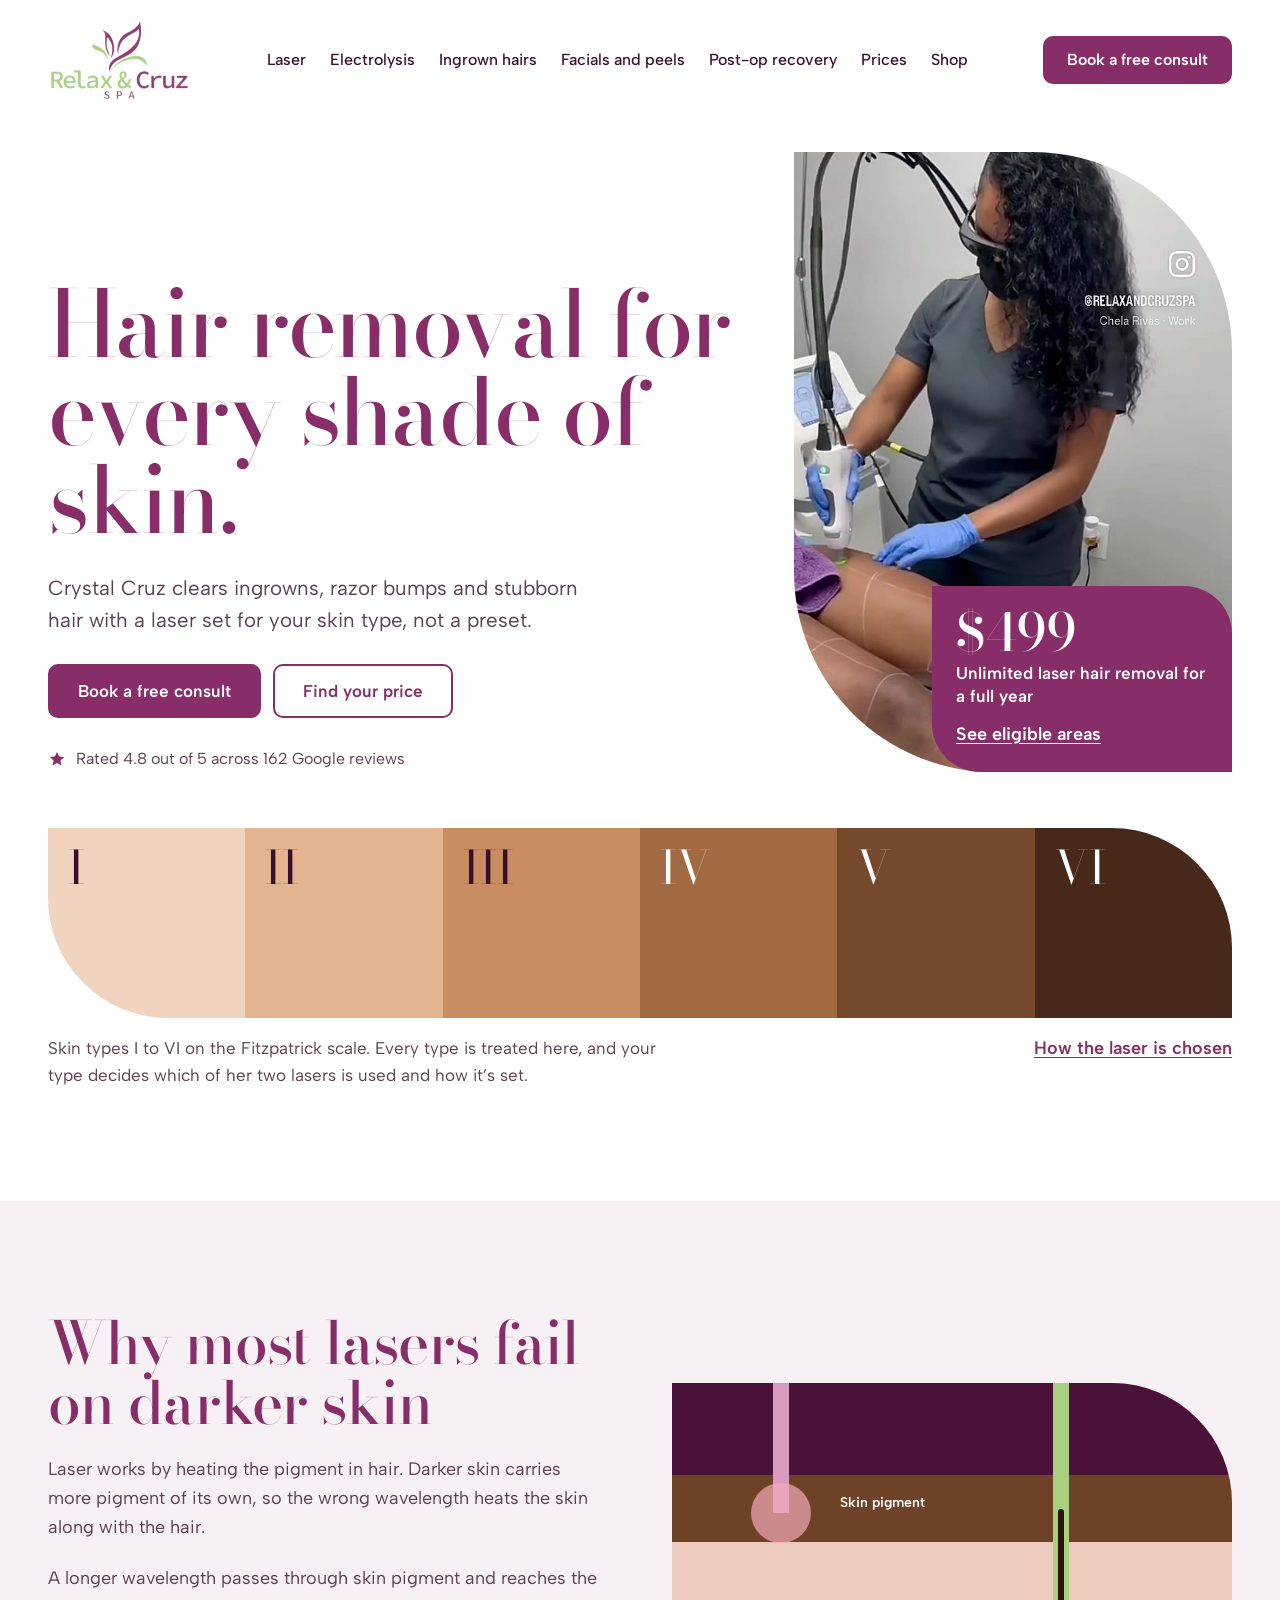
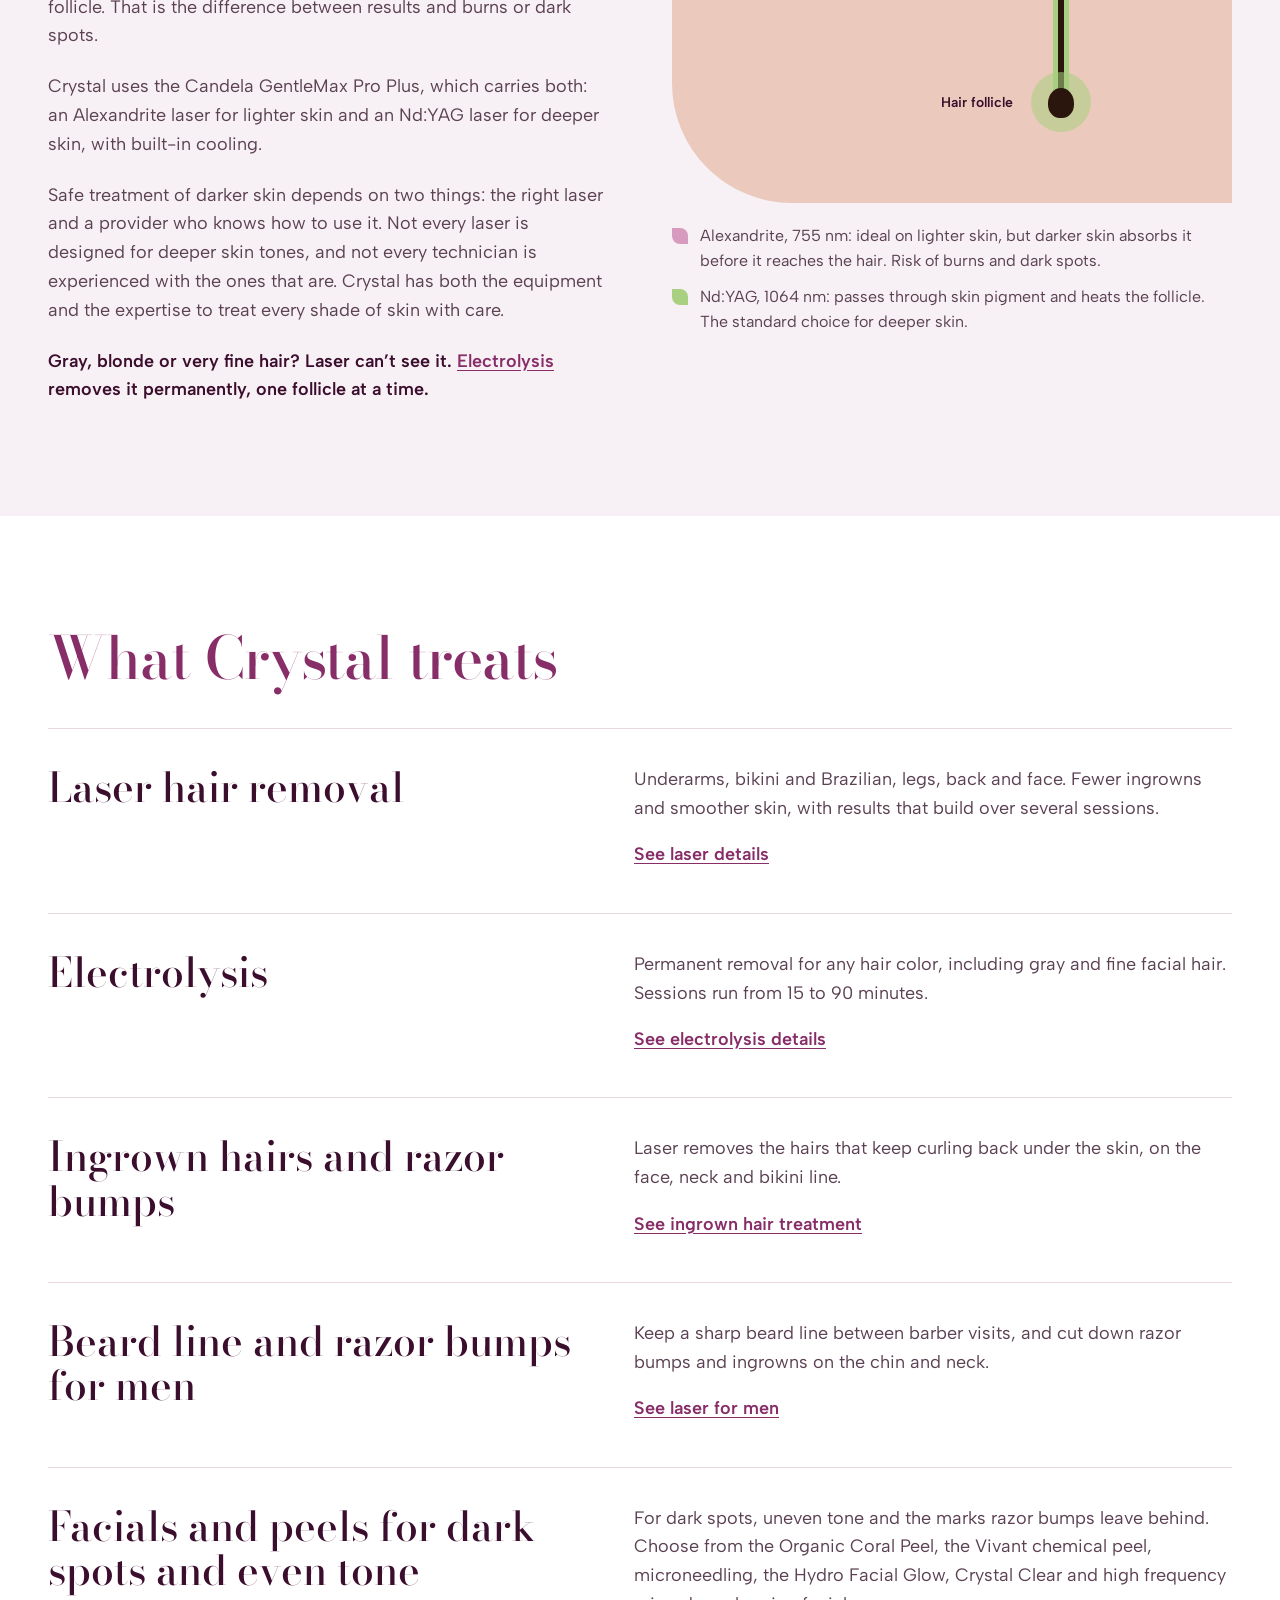
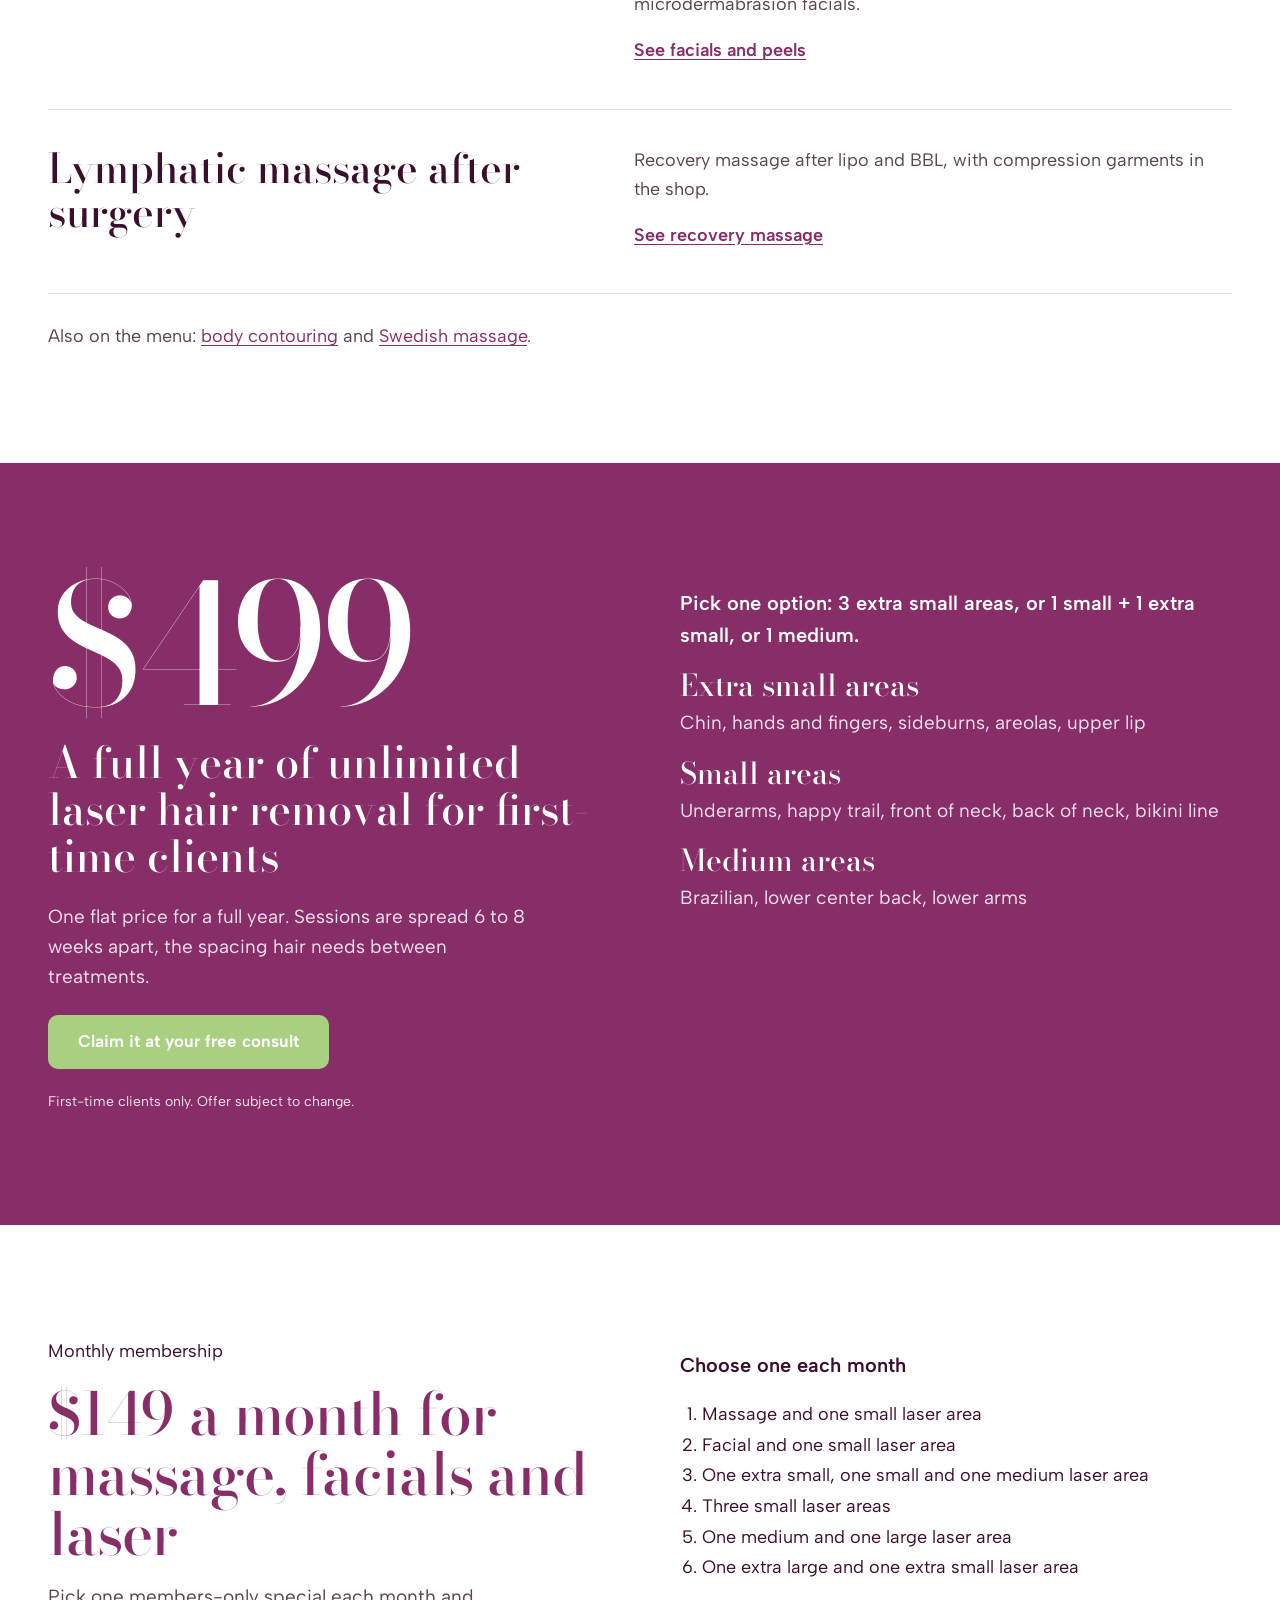
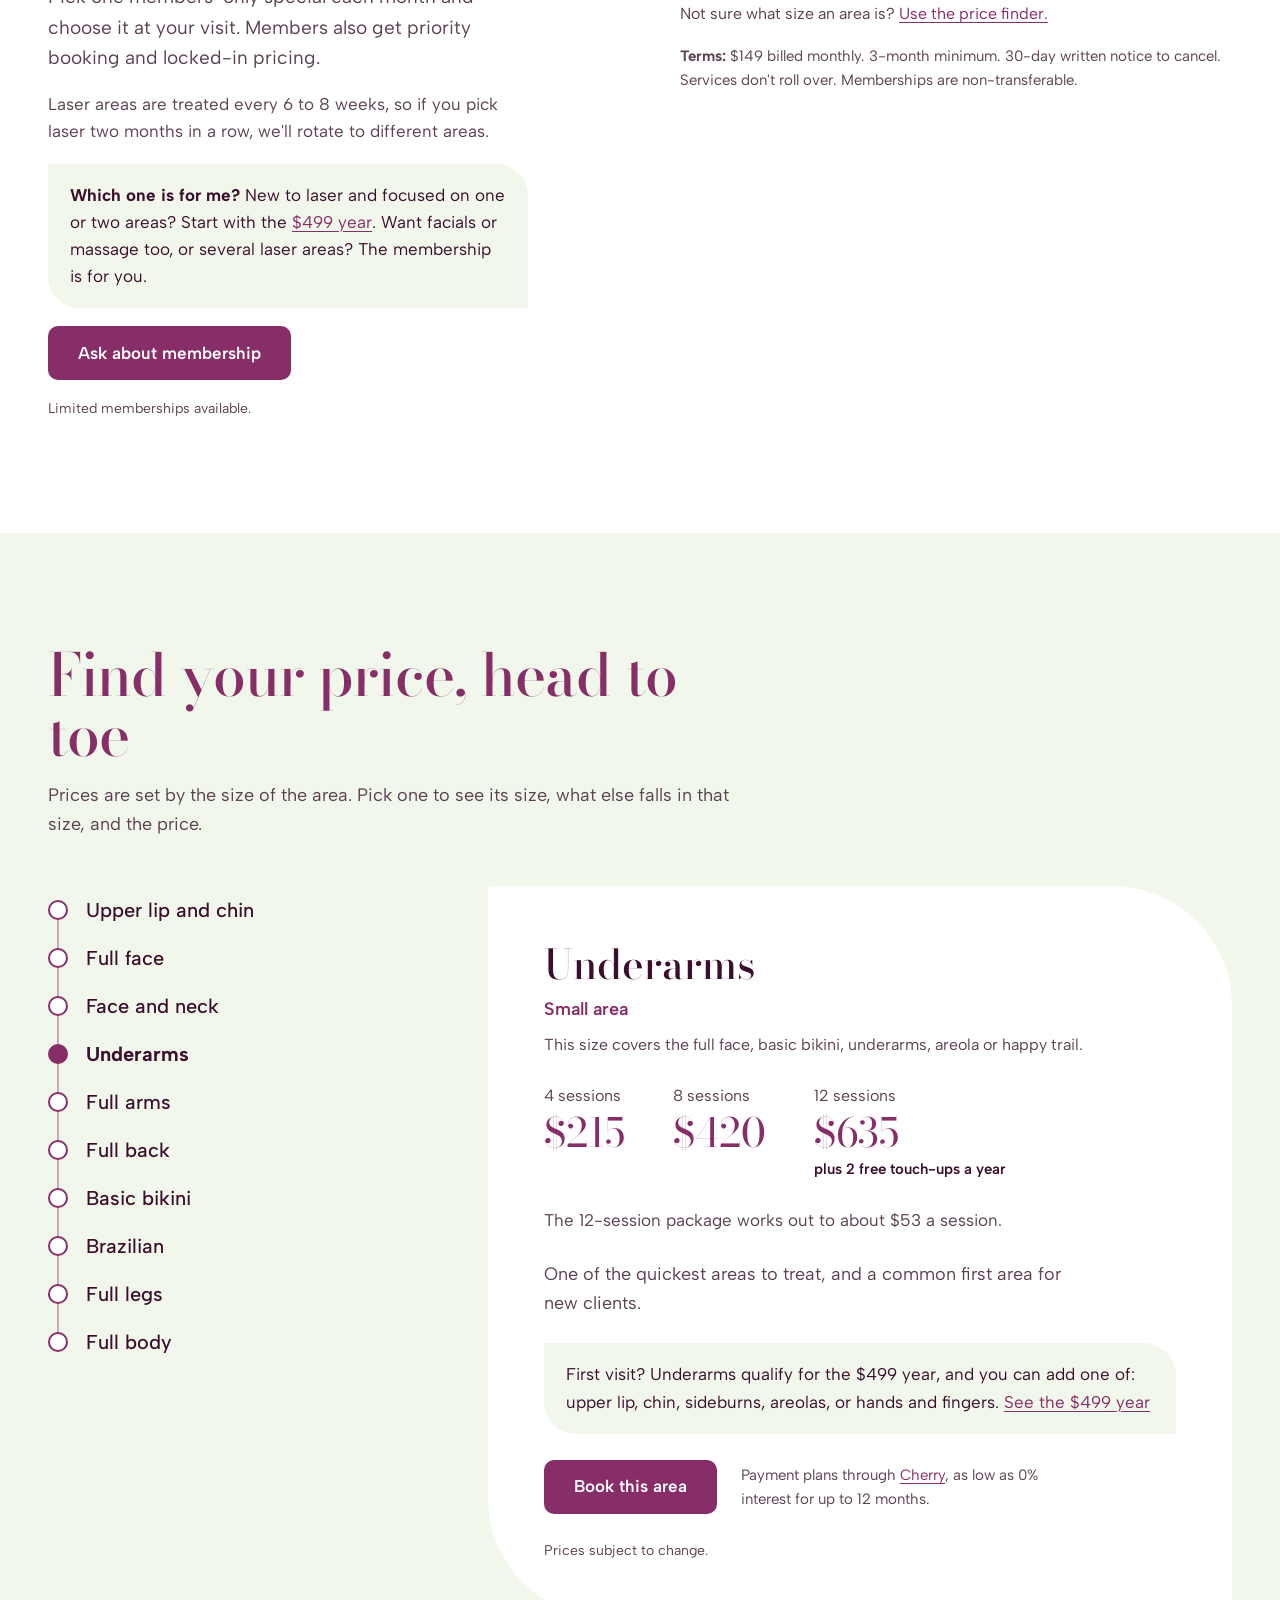
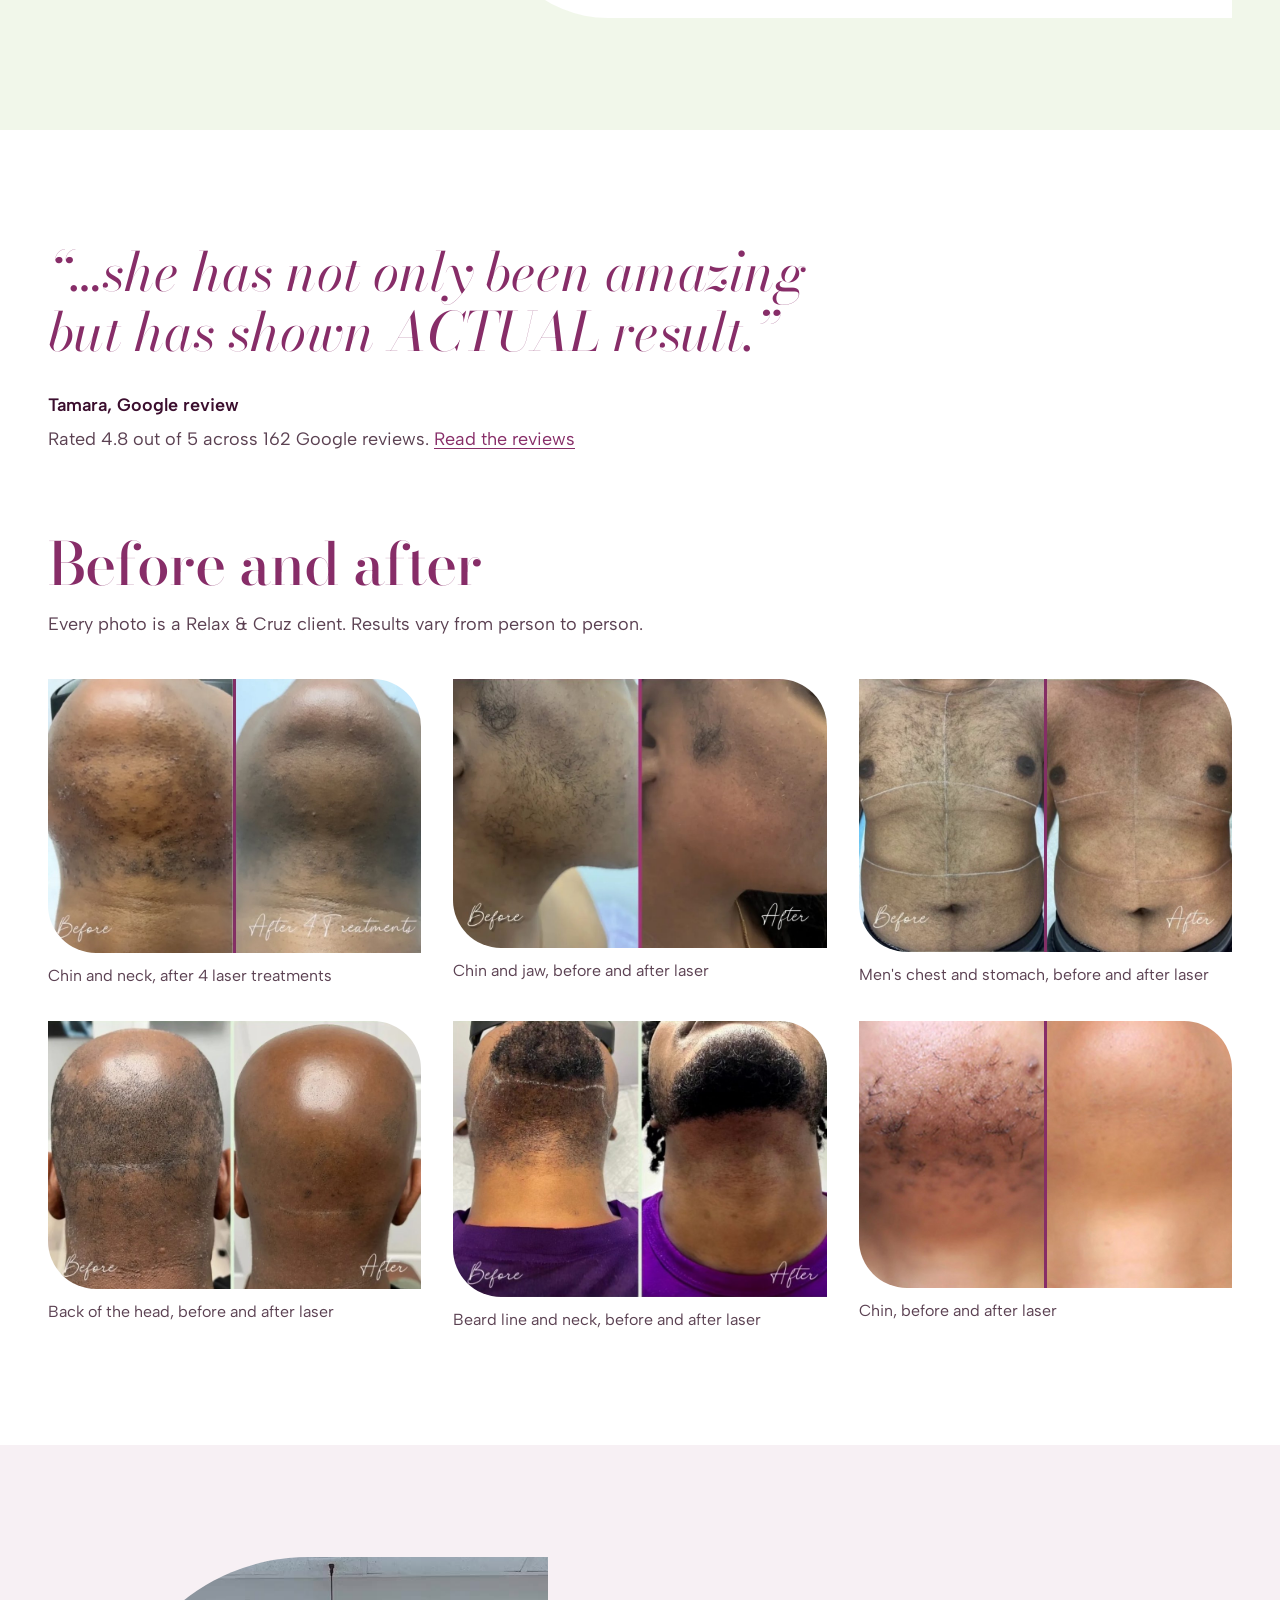
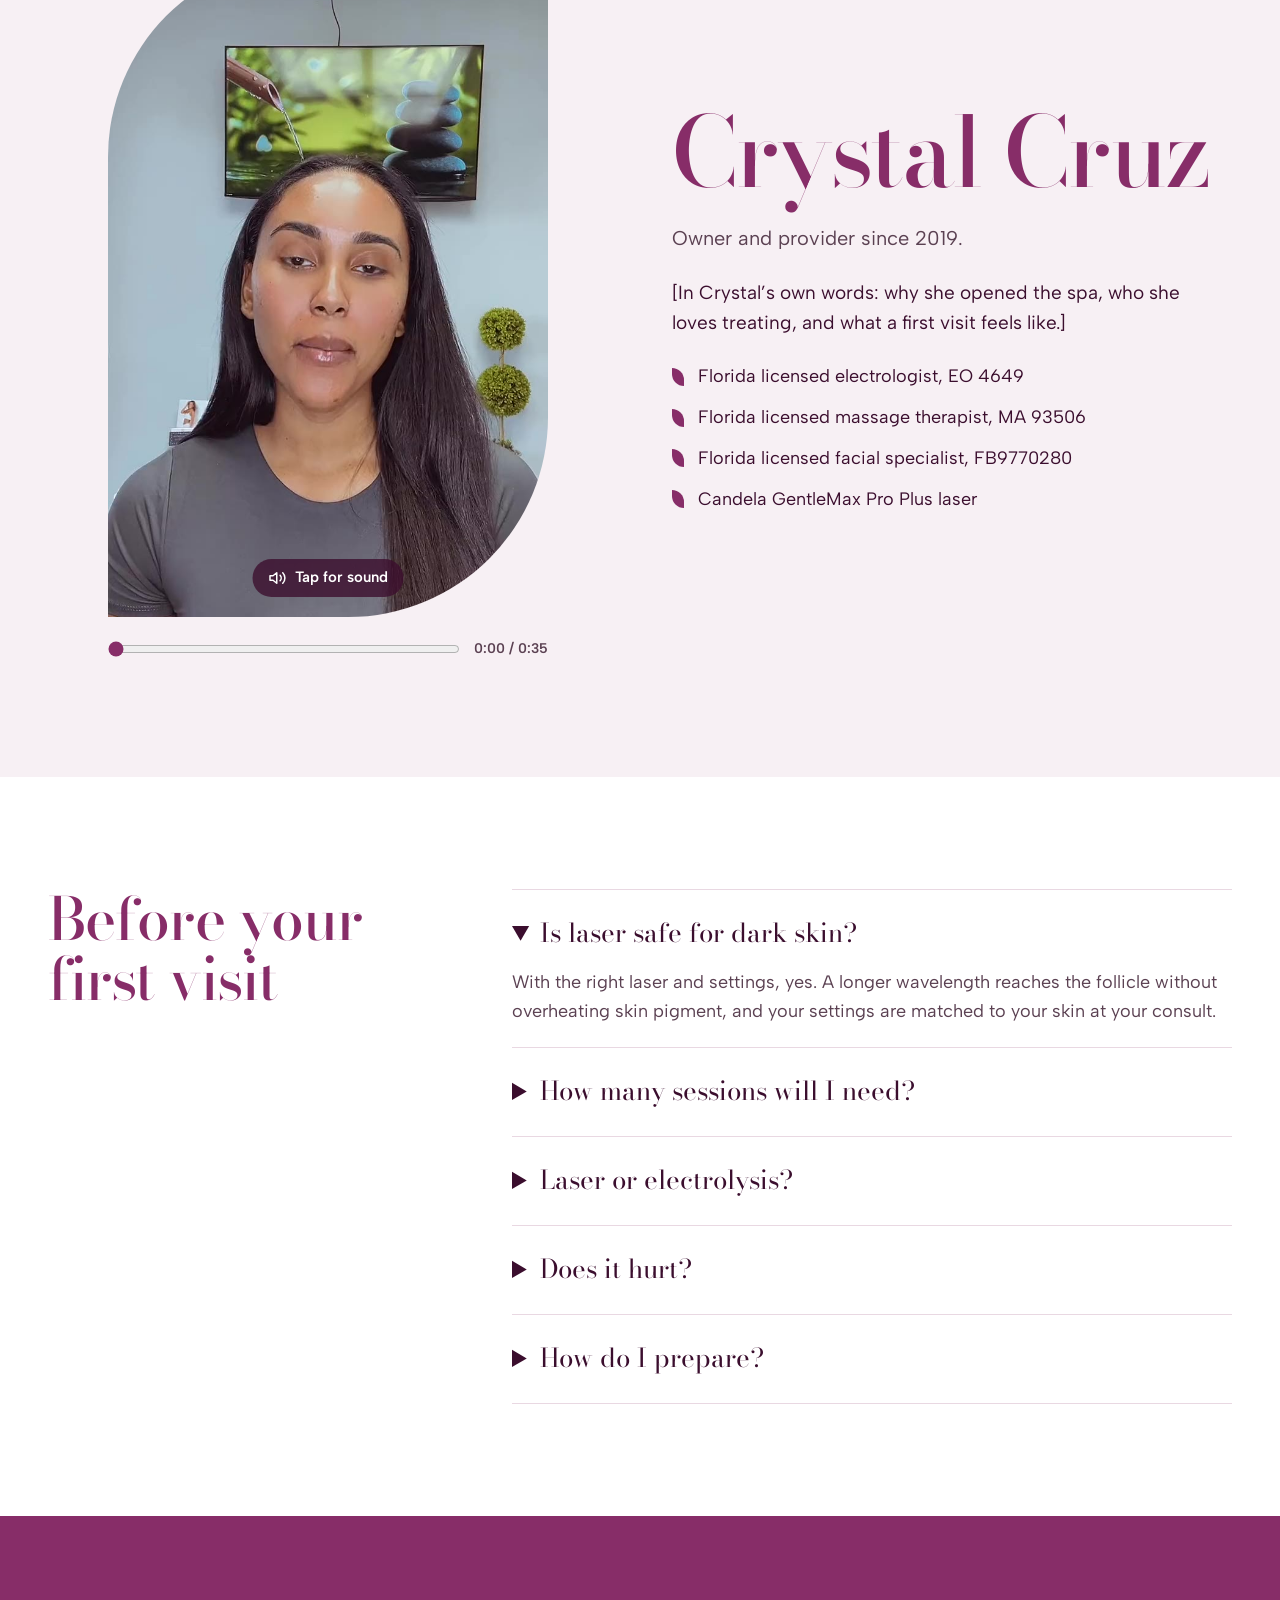
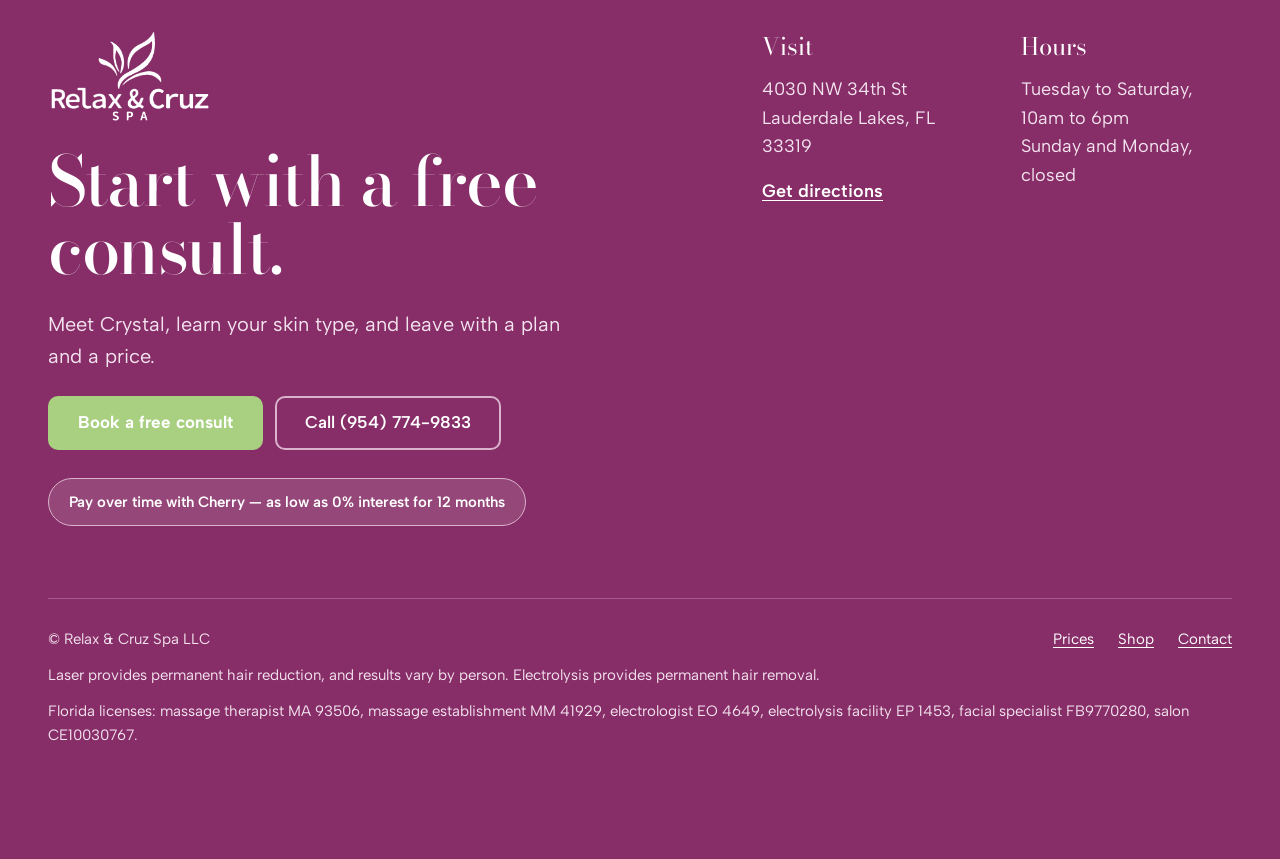
==== index.html @ 40eacff8 "Homepage darker skin section: add Crystal's line on the right laser and provider Co-Authored-By: Cla" ====
<!doctype html>
<html lang="en">
<head>
<meta charset="utf-8">
<meta name="viewport" content="width=device-width, initial-scale=1">
<title>Relax &amp; Cruz Spa | Laser &amp; Facials in Lauderdale Lakes, FL</title>
<meta name="description" content="Laser hair removal, electrolysis, facials and peels for every skin tone in Lauderdale Lakes, FL. $499 unlimited first year for new clients. Free consult.">
<link rel="canonical" href="https://www.relaxandcruzspa.com/">
<meta property="og:type" content="website">
<meta property="og:site_name" content="Relax &amp; Cruz Spa">
<meta property="og:title" content="Laser hair removal for every shade of skin">
<meta property="og:description" content="Laser hair removal, electrolysis, facials and peels in Lauderdale Lakes, FL. $499 unlimited first year for new clients.">
<meta property="og:url" content="https://www.relaxandcruzspa.com/">
    <meta property="og:image" content="https://www.relaxandcruzspa.com/og-image.jpg">
    <meta name="twitter:card" content="summary_large_image">
    <meta name="twitter:image" content="https://www.relaxandcruzspa.com/og-image.jpg">
<meta name="theme-color" content="#872D68">
<link rel="icon" type="image/png" href="favicon.png">
<link rel="apple-touch-icon" href="apple-touch-icon.png">
<link rel="preconnect" href="https://fonts.googleapis.com">
<link rel="preconnect" href="https://fonts.gstatic.com" crossorigin>
<link rel="stylesheet" href="https://fonts.googleapis.com/css2?family=Albert+Sans:wght@400;500;600;700&family=Bodoni+Moda:ital,opsz,wght@0,6..96,400..700;1,6..96,400..700&display=swap">
<link rel="stylesheet" href="styles.css">
<script type="application/ld+json">
{
  "@context": "https://schema.org",
  "@type": "BeautySalon",
  "name": "Relax & Cruz Spa",
  "url": "https://www.relaxandcruzspa.com/",
  "logo": "https://www.relaxandcruzspa.com/logo.png",
  "telephone": "+1-954-774-9833",
  "priceRange": "$$",
  "address": {
    "@type": "PostalAddress",
    "streetAddress": "4030 NW 34th St",
    "addressLocality": "Lauderdale Lakes",
    "addressRegion": "FL",
    "postalCode": "33319",
    "addressCountry": "US"
  },
  "openingHoursSpecification": [{
    "@type": "OpeningHoursSpecification",
    "dayOfWeek": ["Tuesday", "Wednesday", "Thursday", "Friday", "Saturday"],
    "opens": "10:00",
    "closes": "18:00"
  }],
  "sameAs": [
    "https://www.facebook.com/341433079826281/",
    "https://www.yelp.com/biz/relax-and-cruz-spa-lauderdale"
  ]
}
</script>
</head>
<body>
<a class="skip-link" href="#main">Skip to content</a>

<header class="site-header">
  <div class="wrap header-bar">
    <a class="brand" href="./"><img src="logo.png" alt="Relax &amp; Cruz Spa" width="276" height="162"></a>
    <nav class="nav" id="site-nav" aria-label="Main">
      <a href="laser-hair-removal/">Laser</a>
      <a href="electrolysis/">Electrolysis</a>
      <a href="ingrown-hair/">Ingrown hairs</a>
      <a href="facials-and-peels/">Facials and peels</a>
      <a href="lymphatic-massage/">Post-op recovery</a>
      <a href="#prices">Prices</a>
      <a href="shop/">Shop</a>
    </nav>
    <div class="header-actions">
      <a class="header-phone" href="tel:+19547749833">(954) 774-9833</a>
      <a class="btn btn-plum" href="https://book.squareup.com/appointments/5c3y8w34fg9goo/location/LR7VH9PK37BJG/services">Book a free consult</a>
      <button class="menu-toggle" type="button" aria-expanded="false" aria-controls="site-nav" aria-label="Open menu">
        <svg width="22" height="22" viewBox="0 0 24 24" fill="none" stroke="currentColor" stroke-width="2" stroke-linecap="round" aria-hidden="true"><path d="M4 7h16M4 12h16M4 17h16"/></svg>
      </button>
    </div>
  </div>
</header>

<main id="main">

<section class="wrap hero">
  <div class="hero-grid">
    <div class="hero-copy">
      <h1 class="h1">Hair removal for every shade of skin.</h1>
      <p class="lede">Crystal Cruz clears ingrowns, razor bumps and stubborn hair with a laser set for your skin type, not a preset.</p>
      <div class="btn-row">
        <a class="btn btn-plum" href="https://book.squareup.com/appointments/5c3y8w34fg9goo/location/LR7VH9PK37BJG/services">Book a free consult</a>
        <a class="btn btn-outline" href="#prices">Find your price</a>
      </div>
      <p class="rating"><svg width="18" height="18" viewBox="0 0 24 24" fill="#872D68" aria-hidden="true"><path d="M12 2.5l2.9 6.1 6.6.8-4.9 4.6 1.3 6.6L12 17.3l-5.9 3.3 1.3-6.6-4.9-4.6 6.6-.8z"/></svg>Rated 4.8 out of 5 across 162 Google reviews</p>
    </div>
    <div class="hero-media">
      <div class="hero-frame hero-frame--video">
        <video class="photo leaf-lg" style="object-position: 50% 50%" src="images/offer-hero.mp4" poster="images/offer-hero.jpg" autoplay muted loop playsinline preload="metadata" aria-label="Laser hair removal on a client's legs"></video>
        <div class="offer-card offer-card--compact" style="border-radius: 0 48px 0 48px">
          <p class="price">$499</p>
          <p class="what">Unlimited laser hair removal for a full year</p>
          <p class="terms">First-time clients only. Choose from eligible areas like underarms, bikini line or Brazilian.</p>
          <a class="text-link" href="#offer">See eligible areas</a>
        </div>
      </div>
    </div>
  </div>

  <div class="shades-block">
    <div class="shades leaf-md" role="img" aria-label="Six skin tones, Fitzpatrick types I to VI, all treated here">
      <div class="shade" style="background:#F1D4C0">I</div>
      <div class="shade" style="background:#E2B48F">II</div>
      <div class="shade" style="background:#C88E62">III</div>
      <div class="shade on-dark" style="background:#A26A42">IV</div>
      <div class="shade on-dark" style="background:#74492C">V</div>
      <div class="shade on-dark" style="background:#46291A">VI</div>
    </div>
    <div class="shades-caption">
      <p class="muted small" style="font-size:17px; max-width:640px">Skin types I to VI on the Fitzpatrick scale. Every type is treated here, and your type decides which of her two lasers is used and how it’s set.</p>
      <a href="#laser" style="font-weight:600">How the laser is chosen</a>
    </div>
  </div>
</section>

<section id="laser" class="section bg-tint">
  <div class="wrap split">
    <div class="stack">
      <h2 class="h2">Why most lasers fail on darker skin</h2>
      <p class="muted">Laser works by heating the pigment in hair. Darker skin carries more pigment of its own, so the wrong wavelength heats the skin along with the hair.</p>
      <p class="muted">A longer wavelength passes through skin pigment and reaches the follicle. That is the difference between results and burns or dark spots.</p>
      <p class="muted">Crystal uses the Candela GentleMax Pro Plus, which carries both: an Alexandrite laser for lighter skin and an Nd:YAG laser for deeper skin, with built-in cooling.</p>
      <p class="muted">Safe treatment of darker skin depends on two things: the right laser and a provider who knows how to use it. Not every laser is designed for deeper skin tones, and not every technician is experienced with the ones that are. Crystal has both the equipment and the expertise to treat every shade of skin with care.</p>
      <p style="font-weight:600">Gray, blonde or very fine hair? Laser can’t see it. <a href="electrolysis/">Electrolysis</a> removes it permanently, one follicle at a time.</p>
    </div>
    <figure style="margin:0">
      <div class="diagram leaf-md" role="img" aria-label="Diagram: a shorter wavelength stops in the pigmented skin surface, while a longer wavelength passes through to the hair follicle">
        <span class="d-air"></span>
        <span class="d-skin"></span>
        <span class="d-label d-skin-label">Skin pigment</span>
        <span class="d-label dark" style="left:calc(68% - 112px); top:calc(76% - 10px)">Hair follicle</span>
        <span class="d-beam-short"></span>
        <span class="d-heat" style="left:calc(18% - 22px); top:calc(31% - 30px); background:#F4A9B8; opacity:.7"></span>
        <span class="d-beam-long"></span>
        <span class="d-hair"></span>
        <span class="d-heat" style="left:calc(68% - 22px); top:calc(76% - 30px); background:#A8D080; opacity:.55"></span>
        <span class="d-bulb"></span>
      </div>
      <figcaption class="legend">
        <span><i style="background:#D79BC0"></i>Alexandrite, 755 nm: ideal on lighter skin, but darker skin absorbs it before it reaches the hair. Risk of burns and dark spots.</span>
        <span><i style="background:#A8D080"></i>Nd:YAG, 1064 nm: passes through skin pigment and heats the follicle. The standard choice for deeper skin.</span>
      </figcaption>
    </figure>
  </div>
</section>

<section id="services" class="section">
  <div class="wrap">
    <h2 class="h2">What Crystal treats</h2>
    <div class="services">
      <div class="service-row">
        <h3 class="h3">Laser hair removal</h3>
        <div>
          <p class="muted">Underarms, bikini and Brazilian, legs, back and face. Fewer ingrowns and smoother skin, with results that build over several sessions.</p>
          <a class="text-link" href="laser-hair-removal/">See laser details</a>
        </div>
      </div>
      <div class="service-row">
        <h3 class="h3">Electrolysis</h3>
        <div>
          <p class="muted">Permanent removal for any hair color, including gray and fine facial hair. Sessions run from 15 to 90 minutes.</p>
          <a class="text-link" href="electrolysis/">See electrolysis details</a>
        </div>
      </div>
      <div class="service-row">
        <h3 class="h3">Ingrown hairs and razor bumps</h3>
        <div>
          <p class="muted">Laser removes the hairs that keep curling back under the skin, on the face, neck and bikini line.</p>
          <a class="text-link" href="ingrown-hair/">See ingrown hair treatment</a>
        </div>
      </div>
      <div class="service-row">
        <h3 class="h3">Beard line and razor bumps for men</h3>
        <div>
          <p class="muted">Keep a sharp beard line between barber visits, and cut down razor bumps and ingrowns on the chin and neck.</p>
          <a class="text-link" href="laser-for-men/">See laser for men</a>
        </div>
      </div>
      <div class="service-row">
        <h3 class="h3">Facials and peels for dark spots and even tone</h3>
        <div>
          <p class="muted">For dark spots, uneven tone and the marks razor bumps leave behind. Choose from the Organic Coral Peel, the Vivant chemical peel, microneedling, the Hydro Facial Glow, Crystal Clear and high frequency microdermabrasion facials.</p>
          <a class="text-link" href="facials-and-peels/">See facials and peels</a>
        </div>
      </div>
      <div class="service-row">
        <h3 class="h3">Lymphatic massage after surgery</h3>
        <div>
          <p class="muted">Recovery massage after lipo and BBL, with compression garments in the shop.</p>
          <a class="text-link" href="lymphatic-massage/">See recovery massage</a>
        </div>
      </div>
    </div>
    <p class="muted" style="margin-top:28px">Also on the menu: <a href="body-contouring/">body contouring</a> and <a href="massage/">Swedish massage</a>.</p>
  </div>
</section>

<section id="offer" class="section bg-plum">
  <div class="wrap offer-grid">
    <div class="stack">
      <p class="offer-price">$499</p>
      <h2 class="offer-title">A full year of unlimited laser hair removal for first-time clients</h2>
      <p class="on-plum" style="font-size:19px; max-width:480px">One flat price for a full year. Sessions are spread 6 to 8 weeks apart, the spacing hair needs between treatments.</p>
      <a class="btn btn-leaf" style="align-self:flex-start" href="https://book.squareup.com/appointments/5c3y8w34fg9goo/location/LR7VH9PK37BJG/services">Claim it at your free consult</a>
      <p class="on-plum small" style="font-size:14px">First-time clients only. Offer subject to change.</p>
    </div>
    <div class="stack" style="gap:18px; padding-top:12px">
      <p style="font-size:20px; font-weight:600">Pick one option: 3 extra small areas, or 1 small + 1 extra small, or 1 medium.</p>
      <div class="choice">
        <p class="lead">Extra small areas</p>
        <p class="areas">Chin, hands and fingers, sideburns, areolas, upper lip</p>
      </div>
      <div class="choice">
        <p class="lead">Small areas</p>
        <p class="areas">Underarms, happy trail, front of neck, back of neck, bikini line</p>
      </div>
      <div class="choice">
        <p class="lead">Medium areas</p>
        <p class="areas">Brazilian, lower center back, lower arms</p>
      </div>
    </div>
  </div>
</section>

<section id="membership" class="section">
  <div class="wrap offer-grid">
    <div class="stack" style="gap:18px">
      <p class="tier">Monthly membership</p>
      <h2 class="h2">$149 a month for massage, facials and laser</h2>
      <p class="muted" style="font-size:19px; max-width:480px">Pick one members-only special each month and choose it at your visit. Members also get priority booking and locked-in pricing.</p>
      <p class="muted" style="font-size:17px; max-width:480px">Laser areas are treated every 6 to 8 weeks, so if you pick laser two months in a row, we'll rotate to different areas.</p>
      <div class="offer-note leaf-sm" style="max-width:480px"><strong>Which one is for me?</strong> New to laser and focused on one or two areas? Start with the <a href="#offer">$499 year</a>. Want facials or massage too, or several laser areas? The membership is for you.</div>
      <a class="btn btn-plum" style="align-self:flex-start" href="https://book.squareup.com/appointments/5c3y8w34fg9goo/location/LR7VH9PK37BJG/services">Ask about membership</a>
      <p class="muted" style="font-size:14px">Limited memberships available.</p>
    </div>
    <div class="stack" style="gap:18px; padding-top:12px">
      <p style="font-size:20px; font-weight:600">Choose one each month</p>
      <ol style="margin:0; padding-left:22px; font-size:18px; line-height:1.7">
        <li>Massage and one small laser area</li>
        <li>Facial and one small laser area</li>
        <li>One extra small, one small and one medium laser area</li>
        <li>Three small laser areas</li>
        <li>One medium and one large laser area</li>
        <li>One extra large and one extra small laser area</li>
      </ol>
      <p class="muted" style="font-size:16px">Not sure what size an area is? <a href="#prices">Use the price finder.</a></p>
      <p class="muted" style="font-size:15px; line-height:1.6"><strong>Terms:</strong> $149 billed monthly. 3-month minimum. 30-day written notice to cancel. Services don't roll over. Memberships are non-transferable.</p>
    </div>
  </div>
</section>

<section id="prices" class="section bg-green">
  <div class="wrap">
    <div class="stack" style="gap:16px; max-width:720px">
      <h2 class="h2">Find your price, head to toe</h2>
      <p class="muted">Prices are set by the size of the area. Pick one to see its size, what else falls in that size, and the price.</p>
    </div>
    <div class="finder">
      <ul class="finder-list" id="area-list" aria-label="Body areas">
        <!-- Filled by js/main.js. Buttons below are the no-script fallback. -->
        <li><button class="area-btn" type="button" data-area="3" aria-pressed="true">Underarms</button></li>
      </ul>
      <div class="finder-panel leaf-md" id="finder-panel" aria-live="polite">
        <div class="stack-sm" style="gap:8px">
          <h3 class="h3" data-f="name">Underarms</h3>
          <p class="tier" data-f="tier">Small area</p>
          <p class="muted" style="font-size:16px">This size covers <span data-f="covers">the full face, basic bikini, underarms, areola or happy trail</span>.</p>
        </div>
        <div class="prices">
          <div class="price-box"><span class="label">4 sessions</span><span class="amount" data-f="p4">$215</span></div>
          <div class="price-box"><span class="label">8 sessions</span><span class="amount" data-f="p8">$420</span></div>
          <div class="price-box"><span class="label">12 sessions</span><span class="amount" data-f="p12">$635</span><span class="extra">plus 2 free touch-ups a year</span></div>
        </div>
        <p class="muted" style="font-size:17px">The 12-session package works out to about <span data-f="per">$53</span> a session.</p>
        <p class="muted" data-f="note" style="max-width:540px">One of the quickest areas to treat, and a common first area for new clients.</p>
        <p class="offer-note leaf-sm"><span data-f="offer">First visit? Underarms qualify for the $499 year, and you can add one of: upper lip, chin, sideburns, areolas, or hands and fingers.</span> <a href="#offer">See the $499 year</a></p>
        <div class="finder-cta">
          <a class="btn btn-plum" href="https://book.squareup.com/appointments/5c3y8w34fg9goo/location/LR7VH9PK37BJG/services">Book this area</a>
          <span class="small muted">Payment plans through <a href="https://pay.withcherry.com/relaxandcruzspa-llc">Cherry</a>, as low as 0% interest for up to 12 months.</span>
        </div>
        <p class="muted" style="font-size:14px">Prices subject to change.</p>
      </div>
    </div>
  </div>
</section>

<section id="results" class="section">
  <div class="wrap">
    <figure class="stack" style="margin:0; gap:28px; max-width:820px">
      <blockquote class="quote">“…she has not only been amazing but has shown ACTUAL result.”</blockquote>
      <figcaption class="stack-sm" style="gap:6px">
        <span style="font-weight:600">Tamara, Google review</span>
        <span class="muted">Rated 4.8 out of 5 across 162 Google reviews. <a href="https://www.google.com/maps/search/?api=1&amp;query=Relax%20%26%20Cruz%20Spa&amp;query_place_id=ChIJVxkaC0UH2YgR4lUdHG4DhzY" target="_blank" rel="noopener">Read the reviews</a></span>
      </figcaption>
    </figure>
    <div class="stack" style="gap:16px; max-width:720px; margin-top:80px">
      <h2 class="h2">Before and after</h2>
      <p class="muted">Every photo is a Relax &amp; Cruz client. Results vary from person to person.</p>
    </div>
    <div class="results">
      <figure class="result">
        <img src="images/ba-chin-4-treatments.jpg" alt="A woman's chin and neck covered in hair bumps before, and smoother skin after 4 laser treatments" width="980" height="720" loading="lazy">
        <figcaption>Chin and neck, after 4 laser treatments</figcaption>
      </figure>
      <figure class="result">
        <img src="images/ba-chin-women.jpg" alt="Before and after laser hair removal on a woman's chin and jaw" width="1000" height="721" loading="lazy">
        <figcaption>Chin and jaw, before and after laser</figcaption>
      </figure>
      <figure class="result">
        <img src="images/ba-chest-men.jpg" alt="A man's chest and stomach before and after laser hair removal" width="984" height="720" loading="lazy">
        <figcaption>Men's chest and stomach, before and after laser</figcaption>
      </figure>
      <figure class="result">
        <img src="images/ba-head.jpg" alt="Back of a man's head before and after laser hair removal" width="923" height="663" loading="lazy">
        <figcaption>Back of the head, before and after laser</figcaption>
      </figure>
      <figure class="result">
        <img src="images/ba-beard-neck.jpg" alt="Neck below the beard line before and after laser hair removal" width="923" height="683" loading="lazy">
        <figcaption>Beard line and neck, before and after laser</figcaption>
      </figure>
      <figure class="result">
        <img src="images/ba-chin-dark-skin.jpg" alt="A chin with coarse dark hairs before laser, and smooth skin after" width="1008" height="720" loading="lazy">
        <figcaption>Chin, before and after laser</figcaption>
      </figure>
    </div>
  </div>
</section>

<section class="section bg-tint">
  <div class="wrap split">
    <div>
      <div class="about-frame about-video">
        <video class="photo leaf-rev" id="intro-video" src="images/intro.mp4" poster="images/intro.jpg" autoplay muted loop playsinline preload="metadata" aria-label="Crystal Cruz introduces herself and the spa"></video>
        <button class="sound-btn" type="button" id="intro-sound" aria-pressed="false">
          <svg width="18" height="18" viewBox="0 0 24 24" fill="none" stroke="currentColor" stroke-width="2" stroke-linecap="round" stroke-linejoin="round" aria-hidden="true"><path d="M11 5L6 9H2v6h4l5 4V5z"/><path d="M15.5 8.5a5 5 0 0 1 0 7M19 5a10 10 0 0 1 0 14"/></svg>
          <span>Tap for sound</span>
        </button>
      </div>
      <div class="intro-seek">
        <input type="range" id="intro-seek" min="0" max="1000" step="1" value="0" aria-label="Video position">
        <span class="intro-time" id="intro-time" aria-hidden="true">0:00 / 0:35</span>
      </div>
    </div>
    <div class="stack" style="gap:24px">
      <h2 class="about-name">Crystal Cruz</h2>
      <p class="muted" style="font-size:20px">Owner and provider since 2019.</p>
      <!-- TODO before launch: Crystal's bio in her own words -->
      <p style="font-size:19px; max-width:540px">[In Crystal’s own words: why she opened the spa, who she loves treating, and what a first visit feels like.]</p>
      <ul class="creds">
        <li>Florida licensed electrologist, EO 4649</li>
        <li>Florida licensed massage therapist, MA 93506</li>
        <li>Florida licensed facial specialist, FB9770280</li>
        <li>Candela GentleMax Pro Plus laser</li>
      </ul>
    </div>
  </div>
</section>

<section class="section">
  <div class="wrap faq">
    <h2 class="h2">Before your first visit</h2>
    <div class="faq-list">
      <details open>
        <summary>Is laser safe for dark skin?</summary>
        <p>With the right laser and settings, yes. A longer wavelength reaches the follicle without overheating skin pigment, and your settings are matched to your skin at your consult.</p>
      </details>
      <details>
        <summary>How many sessions will I need?</summary>
        <p>Most clients need 8 to 12 sessions, spaced 6 to 8 weeks apart, because hair grows in cycles. You leave your free consult with a plan for your areas.</p>
      </details>
      <details>
        <summary>Laser or electrolysis?</summary>
        <p>Laser treats larger areas fast and reduces hair long term. Electrolysis removes hair permanently, one follicle at a time, and works on any hair color.</p>
      </details>
      <details>
        <summary>Does it hurt?</summary>
        <p>Most clients describe laser as a quick snap against the skin. Electrolysis feels like a brief warm pinch.</p>
      </details>
      <details>
        <summary>How do I prepare?</summary>
        <p>Shave the area the day before. Skip waxing, plucking and tanning between sessions, and tell us about any medication that makes your skin sun-sensitive.</p>
      </details>
    </div>
  </div>
</section>

<section id="book" class="section bg-plum">
  <div class="wrap">
    <div class="book-grid">
      <div class="stack" style="gap:24px">
        <img src="logo-white.png" alt="" width="276" height="162" style="height:96px; width:auto; align-self:flex-start">
        <h2 class="book-title">Start with a free consult.</h2>
        <p class="on-plum" style="font-size:20px; max-width:520px">Meet Crystal, learn your skin type, and leave with a plan and a price.</p>
        <div class="btn-row">
          <a class="btn btn-leaf" href="https://book.squareup.com/appointments/5c3y8w34fg9goo/location/LR7VH9PK37BJG/services">Book a free consult</a>
          <a class="btn btn-ghost" href="tel:+19547749833">Call (954) 774-9833</a>
        </div>
          <a class="cherry-note" href="https://pay.withcherry.com/relaxandcruzspa-llc">Pay over time with Cherry — as low as 0% interest for 12 months</a>
      </div>
      <div>
        <div class="info">
          <p class="info-title">Visit</p>
          <p class="on-plum">4030 NW 34th St<br>Lauderdale Lakes, FL 33319</p>
          <a class="text-link" href="https://www.google.com/maps/dir/?api=1&amp;destination=4030+NW+34th+St+Lauderdale+Lakes+FL+33319">Get directions</a>
        </div>
        <div class="info">
          <p class="info-title">Hours</p>
          <p class="on-plum">Tuesday to Saturday, 10am to 6pm<br>Sunday and Monday, closed</p>
        </div>
      </div>
    </div>
    <footer class="site-footer">
      <p>© Relax &amp; Cruz Spa LLC</p>
      <nav aria-label="Footer">
        <a href="#prices">Prices</a>
        <a href="shop/">Shop</a>
        <a href="contact/">Contact</a>
      </nav>
      <p class="legal">Laser provides permanent hair reduction, and results vary by person. Electrolysis provides permanent hair removal.</p>
      <p class="legal">Florida licenses: massage therapist MA 93506, massage establishment MM 41929, electrologist EO 4649, electrolysis facility EP 1453, facial specialist FB9770280, salon CE10030767.</p>
    </footer>
  </div>
</section>

</main>

<div class="mobile-bar">
  <a class="btn btn-outline" href="tel:+19547749833">Call</a>
  <a class="btn btn-plum" href="https://book.squareup.com/appointments/5c3y8w34fg9goo/location/LR7VH9PK37BJG/services">Book a free consult</a>
</div>

<script src="main.js" defer></script>
</body>
</html>
---- styles.css ----
/* Relax & Cruz Spa. Shared styles for every page. */

:root {
  --plum: #872D68;
  --plum-ink: #3B0E2E;
  --plum-line: #A35C8A;
  --mauve-line: #C9A5BC;
  --leaf: #A8D080;
  --text: #5B4152;
  --on-plum: #F3E3EE;
  --tint: #F7F0F4;
  --tint-green: #F1F7EA;
  --rule: #E9D8E2;
  --white: #FFFFFF;

  --display: 'Bodoni Moda', 'Didot', 'Bodoni 72', 'Times New Roman', serif;
  --body: 'Albert Sans', 'Segoe UI', 'Helvetica Neue', Arial, sans-serif;

  --wrap: 1240px;
  --gutter: clamp(20px, 4vw, 28px);
  --section: clamp(72px, 9vw, 112px);
}

*, *::before, *::after { box-sizing: border-box; }

html { -webkit-text-size-adjust: 100%; scroll-behavior: smooth; }
@media (prefers-reduced-motion: reduce) { html { scroll-behavior: auto; } }

body {
  margin: 0;
  font-family: var(--body);
  font-size: 18px;
  line-height: 1.6;
  color: var(--plum-ink);
  background: var(--white);
}

img { max-width: 100%; height: auto; display: block; }

a { color: var(--plum); text-underline-offset: 3px; }
a:hover { color: var(--plum-ink); }

:focus-visible { outline: 3px solid var(--leaf); outline-offset: 3px; }

.skip-link {
  position: absolute; left: 12px; top: -60px; z-index: 100;
  background: var(--plum); color: var(--white); padding: 12px 18px; border-radius: 10px;
}
.skip-link:focus { top: 12px; }

.wrap { max-width: var(--wrap); margin: 0 auto; padding-inline: var(--gutter); }
.section { padding-block: var(--section); }
.bg-tint { background: var(--tint); }
.bg-green { background: var(--tint-green); }
.bg-plum { background: var(--plum); color: var(--white); }

/* Type */
h1, h2, h3, .display { font-family: var(--display); font-weight: 500; margin: 0; }
.h1 { font-size: clamp(46px, 7.2vw, 108px); line-height: 0.96; letter-spacing: -0.02em; color: var(--plum); }
.h2 { font-size: clamp(36px, 4.6vw, 64px); line-height: 1.02; letter-spacing: -0.015em; color: var(--plum); }
.h3 { font-size: clamp(28px, 3.2vw, 44px); line-height: 1.08; color: var(--plum-ink); }
.bg-plum .h2 { color: var(--white); }
p { margin: 0; }
.lede { font-size: clamp(18px, 1.6vw, 21px); line-height: 1.55; color: var(--text); max-width: 540px; }
.muted { color: var(--text); }
.small { font-size: 15px; }
.stack { display: flex; flex-direction: column; gap: 22px; }
.stack-sm { display: flex; flex-direction: column; gap: 10px; }

/* Leaf shape from her logo, used on frames and panels */
.leaf-lg { border-radius: 0 200px 0 200px; }
.leaf-md { border-radius: 0 120px 0 120px; }
.leaf-sm { border-radius: 0 32px 0 32px; }
.leaf-rev { border-radius: 200px 0 200px 0; }
@media (max-width: 720px) {
  .leaf-lg, .leaf-rev { border-radius: 0 96px 0 96px; }
  .leaf-md { border-radius: 0 64px 0 64px; }
}

/* Buttons */
.btn {
  display: inline-flex; align-items: center; justify-content: center;
  min-height: 54px; padding: 0 28px; border-radius: 10px;
  font-family: var(--body); font-weight: 600; font-size: 17px; text-decoration: none;
  border: 2px solid transparent; cursor: pointer;
}
.btn-plum { background: var(--plum); color: var(--white); }
.btn-plum:hover { background: var(--plum-ink); color: var(--white); }
.btn-outline { background: var(--white); color: var(--plum); border-color: var(--plum); }
.btn-outline:hover { background: var(--tint); color: var(--plum-ink); }
.btn-leaf { background: var(--leaf); color: var(--plum-ink); font-weight: 700; }
.btn-leaf:hover { background: #BADD99; color: var(--plum-ink); }
.btn-ghost { background: transparent; color: var(--white); border-color: #D9B2CB; }
.btn-ghost:hover { background: rgba(255,255,255,0.08); color: var(--white); }
.btn-row { display: flex; flex-wrap: wrap; gap: 12px; }
.text-link { font-weight: 600; min-height: 44px; display: inline-flex; align-items: center; align-self: flex-start; }

/* Photo placeholders. Replace each with an <img> before launch. */
.ph {
  display: flex; align-items: center; justify-content: center; text-align: center;
  padding: 40px; background: var(--tint); border: 2px dashed var(--mauve-line);
  color: var(--text); font-size: 16px;
}
.photo { width: 100%; height: 100%; object-fit: cover; }

/* Header */
.site-header { position: relative; z-index: 20; background: var(--white); }
.header-bar { display: flex; align-items: center; justify-content: space-between; gap: 16px 40px; padding-block: 18px; }
.brand img { height: 84px; width: auto; }
.nav { display: flex; align-items: center; gap: 8px 24px; }
.nav a { color: var(--plum-ink); text-decoration: none; font-size: 16px; font-weight: 500; white-space: nowrap; }
.nav a:hover { color: var(--plum); text-decoration: underline; }
.header-actions { display: flex; align-items: center; gap: 20px; }
.header-phone { color: var(--plum-ink); text-decoration: none; font-weight: 600; font-size: 16px; white-space: nowrap; }
.header-actions .btn { min-height: 48px; padding: 0 22px; font-size: 16px; white-space: nowrap; }
.menu-toggle {
  display: none; width: 48px; height: 48px; border-radius: 10px;
  border: 2px solid var(--rule); background: var(--white); color: var(--plum);
  align-items: center; justify-content: center; padding: 0; cursor: pointer;
}
/* The phone number lives in the mobile bar and the booking section; the header shows it only on very wide screens. */
.header-phone { display: none; }
@media (min-width: 1500px) { .header-phone { display: inline; } }
@media (max-width: 1180px) {
  .brand img { height: 60px; }
  .menu-toggle { display: inline-flex; }
  .nav {
    display: none; position: absolute; left: 0; right: 0; top: 100%;
    flex-direction: column; align-items: stretch; gap: 0;
    background: var(--white); border-top: 1px solid var(--rule); border-bottom: 1px solid var(--rule);
    padding: 8px var(--gutter) 16px;
  }
  .nav.is-open { display: flex; }
  .nav a { font-size: 19px; padding: 12px 0; border-bottom: 1px solid var(--rule); }
  .nav a:last-child { border-bottom: 0; }
}
@media (max-width: 520px) {
  .header-actions .btn { display: none; }
}

/* Hero */
.hero { padding-top: clamp(16px, 3vw, 32px); padding-bottom: var(--section); }
.hero-grid { display: flex; flex-wrap: wrap; gap: 48px; align-items: flex-end; }
.hero-copy { flex: 1 1 600px; min-width: 0; display: flex; flex-direction: column; gap: 28px; }
.hero-media { flex: 1 1 340px; min-width: 0; }
.rating { display: flex; gap: 10px; align-items: center; font-size: 16px; color: var(--text); }
.hero-frame { position: relative; height: 560px; }
.hero-frame .ph, .hero-frame img, .hero-frame video { position: absolute; inset: 0; }
.hero-frame .ph { align-items: flex-start; padding-top: 18%; }
.offer-card {
  position: absolute; left: 20px; right: 20px; bottom: 20px; max-width: 340px;
  background: var(--plum); color: var(--white); padding: 26px 28px 18px;
  display: flex; flex-direction: column; gap: 6px;
}
.offer-card .price { font-family: var(--display); font-weight: 500; font-size: 68px; line-height: 1; }
.offer-card .what { font-size: 19px; font-weight: 600; line-height: 1.35; }
.offer-card .terms { font-size: 15px; color: var(--on-plum); }
.offer-card a { color: var(--white); }
@media (max-width: 720px) {
  .hero-frame { height: 440px; }
  .offer-card .price { font-size: 56px; }
}

/* Skin tone shade card */
.shades-block { margin-top: 56px; display: flex; flex-direction: column; gap: 16px; }
.shades { display: flex; height: 190px; overflow: hidden; }
.shade { flex: 1 1 0; padding: 16px 20px; font-family: var(--display); font-size: clamp(24px, 3.6vw, 52px); line-height: 1; color: var(--plum-ink); }
.shade.on-dark { color: var(--white); }
.shades-caption { display: flex; flex-wrap: wrap; gap: 8px 32px; justify-content: space-between; align-items: baseline; }
@media (max-width: 720px) {
  .shades { height: 96px; }
  .shade { padding: 10px; }
}

/* Laser explainer */
.split { display: flex; flex-wrap: wrap; gap: 64px; align-items: center; }
.split > * { flex: 1 1 420px; min-width: 0; }
.diagram { position: relative; height: 420px; overflow: hidden; background: #EBC9BC; }
.diagram > span { position: absolute; display: block; }
.d-air { left: 0; right: 0; top: 0; height: 22%; background: #4A1238; }
.d-skin { left: 0; right: 0; top: 22%; height: 16%; background: #6E4226; }
.d-label { color: var(--white); font-size: 14px; font-weight: 600; }
.d-label.dark { color: var(--plum-ink); }
.d-skin-label { left: 30%; top: 26%; }
@media (max-width: 720px) { .d-skin-label { left: 30%; top: 27%; font-size: 13px; } }
.d-beam-short { left: 18%; top: 0; width: 16px; height: 31%; background: #D79BC0; }
.d-heat { width: 60px; height: 60px; border-radius: 999px; }
.d-beam-long { left: 68%; top: 0; width: 16px; height: 76%; background: var(--leaf); }
.d-hair { left: calc(68% + 5px); top: 30%; width: 6px; height: 46%; background: #2B160E; border-radius: 3px; }
.d-bulb { left: calc(68% - 5px); top: calc(76% - 14px); width: 26px; height: 30px; border-radius: 50% 50% 45% 45%; background: #2B160E; }
.legend { display: flex; flex-direction: column; gap: 10px; font-size: 16px; color: var(--text); margin-top: 20px; }
.legend span { display: flex; gap: 12px; align-items: flex-start; }
.legend i { flex: 0 0 auto; width: 16px; height: 16px; margin-top: 5px; border-radius: 0 8px 0 8px; }

/* Services list */
.services { display: flex; flex-direction: column; margin-top: 40px; }
.service-row { display: flex; flex-wrap: wrap; gap: 12px 48px; padding-block: 36px; border-top: 1px solid var(--rule); }
.service-row:last-child { border-bottom: 1px solid var(--rule); }
.service-row h3 { flex: 1 1 380px; }
.service-row > div { flex: 1 1 440px; display: flex; flex-direction: column; gap: 10px; }

/* $499 offer */
.offer-grid { display: flex; flex-wrap: wrap; gap: 56px 80px; align-items: flex-start; }
.offer-grid > div { flex: 1 1 420px; min-width: 0; }
.offer-price { font-family: var(--display); font-weight: 500; font-size: clamp(104px, 13vw, 184px); line-height: 0.85; letter-spacing: -0.03em; }
.offer-title { font-size: clamp(28px, 3.4vw, 44px); line-height: 1.08; color: var(--white); }
.on-plum { color: var(--on-plum); }
.choice { display: flex; flex-direction: column; gap: 6px; }
.choice .lead { font-family: var(--display); font-weight: 500; font-size: 30px; line-height: 1.1; }
.choice .areas { font-size: 19px; color: var(--on-plum); }
.or { font-family: var(--display); font-style: italic; font-size: 24px; color: var(--leaf); }

/* Price finder */
.finder { display: flex; flex-wrap: wrap; gap: 48px; align-items: flex-start; margin-top: 48px; }
.finder-list { flex: 1 1 280px; position: relative; margin: 0; padding: 0; list-style: none; }
.finder-list::before { content: ""; position: absolute; left: 9px; top: 22px; bottom: 22px; width: 2px; background: var(--mauve-line); }
.finder-list li { position: relative; }
.area-btn {
  width: 100%; min-height: 48px; padding: 6px 0; border: 0; background: transparent;
  display: flex; gap: 18px; align-items: center; text-align: left;
  font-family: var(--body); font-size: 20px; font-weight: 500; color: var(--plum-ink); cursor: pointer;
}
.area-btn::before {
  content: ""; flex: 0 0 auto; width: 20px; height: 20px; border-radius: 999px;
  border: 2px solid var(--plum); background: var(--white);
}
.area-btn[aria-pressed="true"] { font-weight: 700; }
.area-btn[aria-pressed="true"]::before { background: var(--plum); }
.area-btn:hover { color: var(--plum); }
.finder-panel { flex: 2 1 520px; min-width: 0; background: var(--white); padding: clamp(28px, 5vw, 56px); display: flex; flex-direction: column; gap: 26px; }
.finder-panel .tier { font-size: 18px; font-weight: 600; color: var(--plum); }
.prices { display: flex; flex-wrap: wrap; gap: 20px 48px; }
.price-box { display: flex; flex-direction: column; gap: 2px; }
.price-box .label { font-size: 16px; color: var(--text); }
.price-box .amount { font-family: var(--display); font-size: 40px; line-height: 1.1; color: var(--plum); }
.price-box .extra { font-size: 15px; font-weight: 600; color: var(--plum-ink); }
.offer-note { background: var(--tint-green); padding: 18px 22px; font-size: 17px; }
.finder-cta { display: flex; flex-wrap: wrap; gap: 14px 24px; align-items: center; }
.finder-cta .small { max-width: 320px; }

/* Reviews */
.quote { font-family: var(--display); font-style: italic; font-weight: 400; font-size: clamp(34px, 4.2vw, 58px); line-height: 1.12; color: var(--plum); margin: 0; }

/* Before and after photos */
.results { margin-top: 40px; display: grid; grid-template-columns: repeat(auto-fit, minmax(min(100%, 320px), 1fr)); gap: 32px; }
.result { margin: 0; display: flex; flex-direction: column; gap: 10px; }
.result img { display: block; width: 100%; height: auto; border-radius: 0 48px 0 48px; }
.result figcaption { font-size: 16px; color: var(--text); }

/* About Crystal */
.about-name { font-size: clamp(56px, 7.6vw, 116px); line-height: 0.92; letter-spacing: -0.02em; color: var(--plum); }
.about-frame { height: 540px; }
.creds { margin: 0; padding: 0; list-style: none; display: flex; flex-direction: column; gap: 12px; }
.creds li { display: flex; gap: 14px; align-items: center; }
.creds li::before { content: ""; flex: 0 0 auto; width: 12px; height: 18px; border-radius: 0 12px 0 12px; background: var(--plum); }
@media (max-width: 720px) { .about-frame { height: 420px; } }

/* FAQ */
.faq { display: flex; flex-wrap: wrap; gap: 32px 64px; }
.faq > h2 { flex: 1 1 320px; }
.faq-list { flex: 2 1 560px; min-width: 0; }
.faq-list details { border-top: 1px solid var(--rule); padding-block: 22px; }
.faq-list details:last-child { border-bottom: 1px solid var(--rule); }
.faq-list summary { font-family: var(--display); font-size: 26px; color: var(--plum-ink); cursor: pointer; min-height: 44px; }
.faq-list details p { margin-top: 12px; color: var(--text); }

/* Book and footer */
.book-grid { display: flex; flex-wrap: wrap; gap: 48px 64px; align-items: flex-start; }
.book-grid > div:first-child { flex: 1 1 520px; }
.book-grid > div:last-child { flex: 1 1 340px; display: flex; flex-wrap: wrap; gap: 32px 48px; }
.book-grid .info { flex: 1 1 200px; display: flex; flex-direction: column; gap: 8px; }
.info-title { font-family: var(--display); font-size: 24px; }
.book-title { font-size: clamp(42px, 5.4vw, 80px); line-height: 0.98; letter-spacing: -0.02em; color: var(--white); }
.bg-plum a { color: var(--white); }
.site-footer { display: flex; flex-wrap: wrap; gap: 12px 40px; justify-content: space-between; margin-top: 72px; padding-top: 28px; border-top: 1px solid var(--plum-line); font-size: 15px; color: var(--on-plum); }
.site-footer nav { display: flex; flex-wrap: wrap; gap: 8px 24px; }
.site-footer .legal { flex: 1 1 100%; }

/* Mobile call and book bar */
.mobile-bar { display: none; }
@media (max-width: 720px) {
  body { padding-bottom: 88px; }
  .mobile-bar {
    display: flex; gap: 10px; position: fixed; left: 0; right: 0; bottom: 0; z-index: 30;
    background: var(--white); border-top: 1px solid var(--rule);
    padding: 12px 16px calc(12px + env(safe-area-inset-bottom, 0px));
  }
  .mobile-bar .btn { min-height: 52px; font-size: 16px; padding: 0 18px; }
  .mobile-bar .btn-plum { flex: 1 1 auto; }
}

/* Service pages */
.page-hero { padding-top: clamp(16px, 3vw, 32px); padding-bottom: var(--section); }
.page-hero .hero-frame { height: 520px; }
@media (max-width: 720px) { .page-hero .hero-frame { height: 380px; } }
.crumbs { font-size: 15px; color: var(--text); }
.crumbs a { color: var(--text); }
.facts { display: flex; flex-wrap: wrap; gap: 20px 40px; margin: 0; padding: 24px 0 0; border-top: 1px solid var(--rule); }
.facts div { flex: 1 1 140px; display: flex; flex-direction: column; gap: 2px; }
.facts dt { font-size: 15px; color: var(--text); }
.facts dd { margin: 0; font-family: var(--display); font-size: 26px; line-height: 1.15; color: var(--plum); }

.tone-key { display: flex; gap: 10px; margin-top: 12px; }
.tone-key > div { padding: 18px 22px; display: flex; flex-direction: column; gap: 4px; font-size: 16px; color: var(--text); }
.tone-key > div:first-child { flex: 3 1 0; background: #F6E6EF; border-radius: 0 0 0 32px; }
.tone-key > div:last-child { flex: 3 1 0; background: var(--tint-green); border-radius: 0 32px 0 0; }
.tone-key strong { color: var(--plum-ink); font-size: 18px; }
@media (max-width: 720px) { .tone-key { flex-direction: column; } }

.steps { list-style: none; margin: 48px 0 0; padding: 0; display: grid; grid-template-columns: repeat(4, 1fr); gap: 40px 48px; counter-reset: step; }
@media (max-width: 1100px) { .steps { grid-template-columns: repeat(2, 1fr); } }
@media (max-width: 600px) { .steps { grid-template-columns: 1fr; } }
.steps li { display: flex; flex-direction: column; gap: 10px; counter-increment: step; }
.steps li::before {
  content: counter(step); display: flex; align-items: center; justify-content: center;
  width: 52px; height: 52px; border-radius: 0 26px 0 26px; background: var(--plum); color: var(--white);
  font-family: var(--display); font-size: 26px;
}
.steps h3 { font-size: 26px; line-height: 1.15; color: var(--plum-ink); }
.steps p { color: var(--text); font-size: 17px; }

.table-scroll { margin-top: 40px; overflow-x: auto; background: var(--white); }
.price-table { width: 100%; min-width: 640px; border-collapse: collapse; font-size: 17px; }
.price-table th, .price-table td { padding: 18px 20px; text-align: left; vertical-align: top; border-bottom: 1px solid var(--rule); }
.price-table thead th { font-size: 15px; font-weight: 600; color: var(--text); }
.price-table tbody th { font-family: var(--display); font-weight: 500; font-size: 24px; color: var(--plum-ink); white-space: nowrap; }
.price-table td.areas { color: var(--text); max-width: 360px; }
.price-table td.num { font-family: var(--display); font-size: 24px; color: var(--plum); white-space: nowrap; }
.price-table tbody tr:last-child th, .price-table tbody tr:last-child td { border-bottom: 0; }
.price-notes { display: flex; flex-wrap: wrap; gap: 20px 48px; margin-top: 28px; }
.price-notes > * { flex: 1 1 300px; }

.cross-links { display: flex; flex-wrap: wrap; gap: 20px; margin-top: 40px; }
.cross-links > * { flex: 1 1 260px; display: flex; flex-direction: column; gap: 8px; padding: 28px; background: var(--tint); text-decoration: none; color: var(--plum-ink); }
.cross-links a:hover { background: #F0E3EB; color: var(--plum-ink); }
.cross-links strong { font-family: var(--display); font-weight: 500; font-size: 28px; line-height: 1.1; color: var(--plum); }
.cross-links span { color: var(--text); font-size: 17px; }
.nav a[aria-current="page"] { color: var(--plum); text-decoration: underline; }
.sr-only { position: absolute; width: 1px; height: 1px; padding: 0; margin: -1px; overflow: hidden; clip: rect(0 0 0 0); white-space: nowrap; border: 0; }
@media (max-width: 720px) {
  .price-table { min-width: 0; }
  .price-table thead { display: none; }
  .price-table tbody tr { display: grid; grid-template-columns: repeat(3, 1fr); gap: 4px 12px; padding: 22px 20px; border-bottom: 1px solid var(--rule); }
  .price-table tbody tr:last-child { border-bottom: 0; }
  .price-table th, .price-table td { display: block; padding: 0; border: 0; }
  .price-table tbody th, .price-table td.areas { grid-column: 1 / -1; max-width: none; }
  .price-table td.areas { font-size: 16px; margin-bottom: 10px; }
  .price-table td.num { font-size: 22px; }
  .price-table td.num::before { content: attr(data-label); display: block; font-family: var(--body); font-size: 13px; color: var(--text); }
}

/* Side-by-side comparison cards */
.compare { display: flex; flex-wrap: wrap; gap: 10px; margin-top: 40px; }
.compare > div { flex: 1 1 340px; padding: clamp(24px, 4vw, 40px); display: flex; flex-direction: column; gap: 18px; }
.compare > div:first-child { background: var(--white); border-radius: 0 0 0 48px; }
.compare > div:last-child { background: var(--plum); color: var(--white); border-radius: 0 48px 0 0; }
.compare h3 { font-size: 34px; line-height: 1.1; color: inherit; }
.compare dl { margin: 0; display: flex; flex-direction: column; gap: 14px; }
.compare dt { font-size: 14px; font-weight: 600; opacity: .8; }
.compare dd { margin: 2px 0 0; font-size: 18px; }
.compare a { color: inherit; }
@media (min-width: 900px) { .cross-links { flex-wrap: nowrap; } }
@media (max-width: 899px) { .cross-links > * { flex-basis: 100%; } }

/* Service menu (facials, massage, shop) */
.menu { margin-top: 40px; display: flex; flex-direction: column; }
.menu-group + .menu-group { margin-top: 56px; }
.menu-group > h3 { font-size: clamp(26px, 2.6vw, 34px); color: var(--plum); margin-bottom: 8px; }
.menu-item { display: flex; flex-wrap: wrap; gap: 6px 40px; padding-block: 24px; border-top: 1px solid var(--rule); }
.menu-item:last-child { border-bottom: 1px solid var(--rule); }
.menu-item .name { flex: 1 1 260px; font-family: var(--display); font-size: 24px; line-height: 1.2; color: var(--plum-ink); }
.menu-item .desc { flex: 2 1 380px; color: var(--text); font-size: 17px; }
.menu-item .meta { flex: 0 0 auto; min-width: 140px; text-align: right; font-weight: 600; color: var(--plum); font-size: 17px; }
@media (max-width: 720px) { .menu-item .meta { text-align: left; } }
.map-frame { width: 100%; height: 420px; border: 0; display: block; }


/* ===== Laser hero video (scoped) ===== */
.hero-frame--video { height: 620px; }
.hero-frame--video video { object-position: 50% 32%; }
.offer-card--compact {
  left: auto; right: 0; bottom: 0; max-width: 300px;
  padding: 20px 24px 16px; gap: 4px;
}
.offer-card--compact .price { font-size: 52px; }
.offer-card--compact .what { font-size: 17px; }
.offer-card--compact .terms { display: none; }
@media (max-width: 720px) {
  .hero-frame--video { height: 460px; }
  .offer-card--compact .price { font-size: 44px; }
}

/* ===== Intro video in Crystal's portrait spot ===== */
.about-video { position: relative; }
@media (min-width: 721px) { .about-video { height: 660px; max-width: 440px; margin-inline: auto; } }
.about-video video { display: block; object-position: 50% 20%; }
.sound-btn {
  position: absolute; bottom: 20px; left: 50%; transform: translateX(-50%); z-index: 2;
  display: inline-flex; align-items: center; gap: 8px; white-space: nowrap;
  padding: 10px 16px; border: 0; border-radius: 999px; cursor: pointer;
  background: rgba(59, 14, 46, .78); color: var(--white);
  font: 600 15px/1 var(--body);
}
.sound-btn:hover { background: var(--plum); }
.sound-btn:focus-visible { outline: 3px solid var(--leaf); outline-offset: 2px; }
.intro-seek { display: flex; align-items: center; gap: 14px; margin-top: 16px; }
@media (min-width: 721px) { .intro-seek { max-width: 440px; margin-inline: auto; } }
.intro-seek input { flex: 1; min-width: 0; height: 32px; margin: 0; accent-color: var(--plum); cursor: pointer; }
.intro-time { font: 600 14px/1 var(--body); color: var(--text); font-variant-numeric: tabular-nums; white-space: nowrap; }

/* ===== Cherry financing button (on plum booking section) ===== */
.cherry-note {
  display: inline-flex; align-items: center; align-self: flex-start;
  margin-top: 4px; padding: 11px 20px; border-radius: 999px;
  background: rgba(255,255,255,0.12); border: 1px solid #D9B2CB;
  color: var(--white); font-weight: 600; font-size: 15px;
  text-decoration: none; min-height: 44px;
}
.cherry-note:hover { background: rgba(255,255,255,0.22); color: var(--white); }
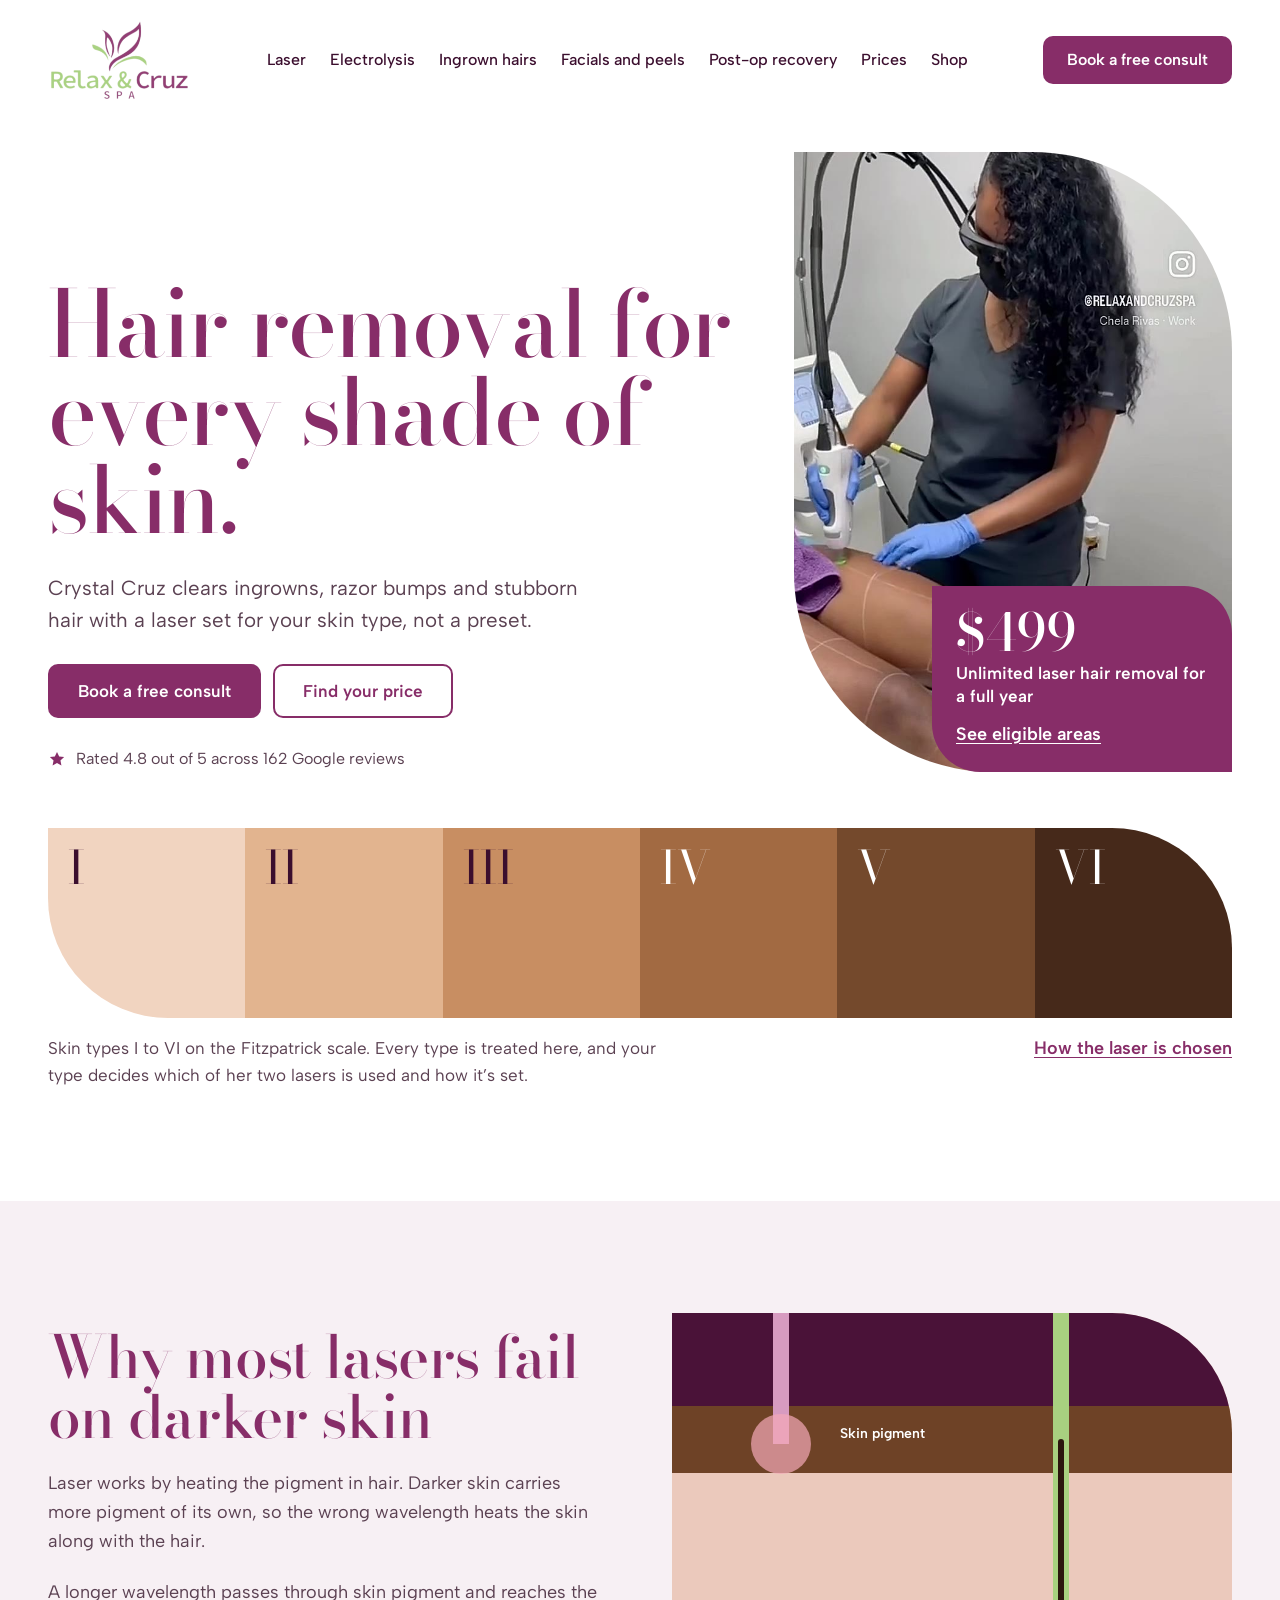
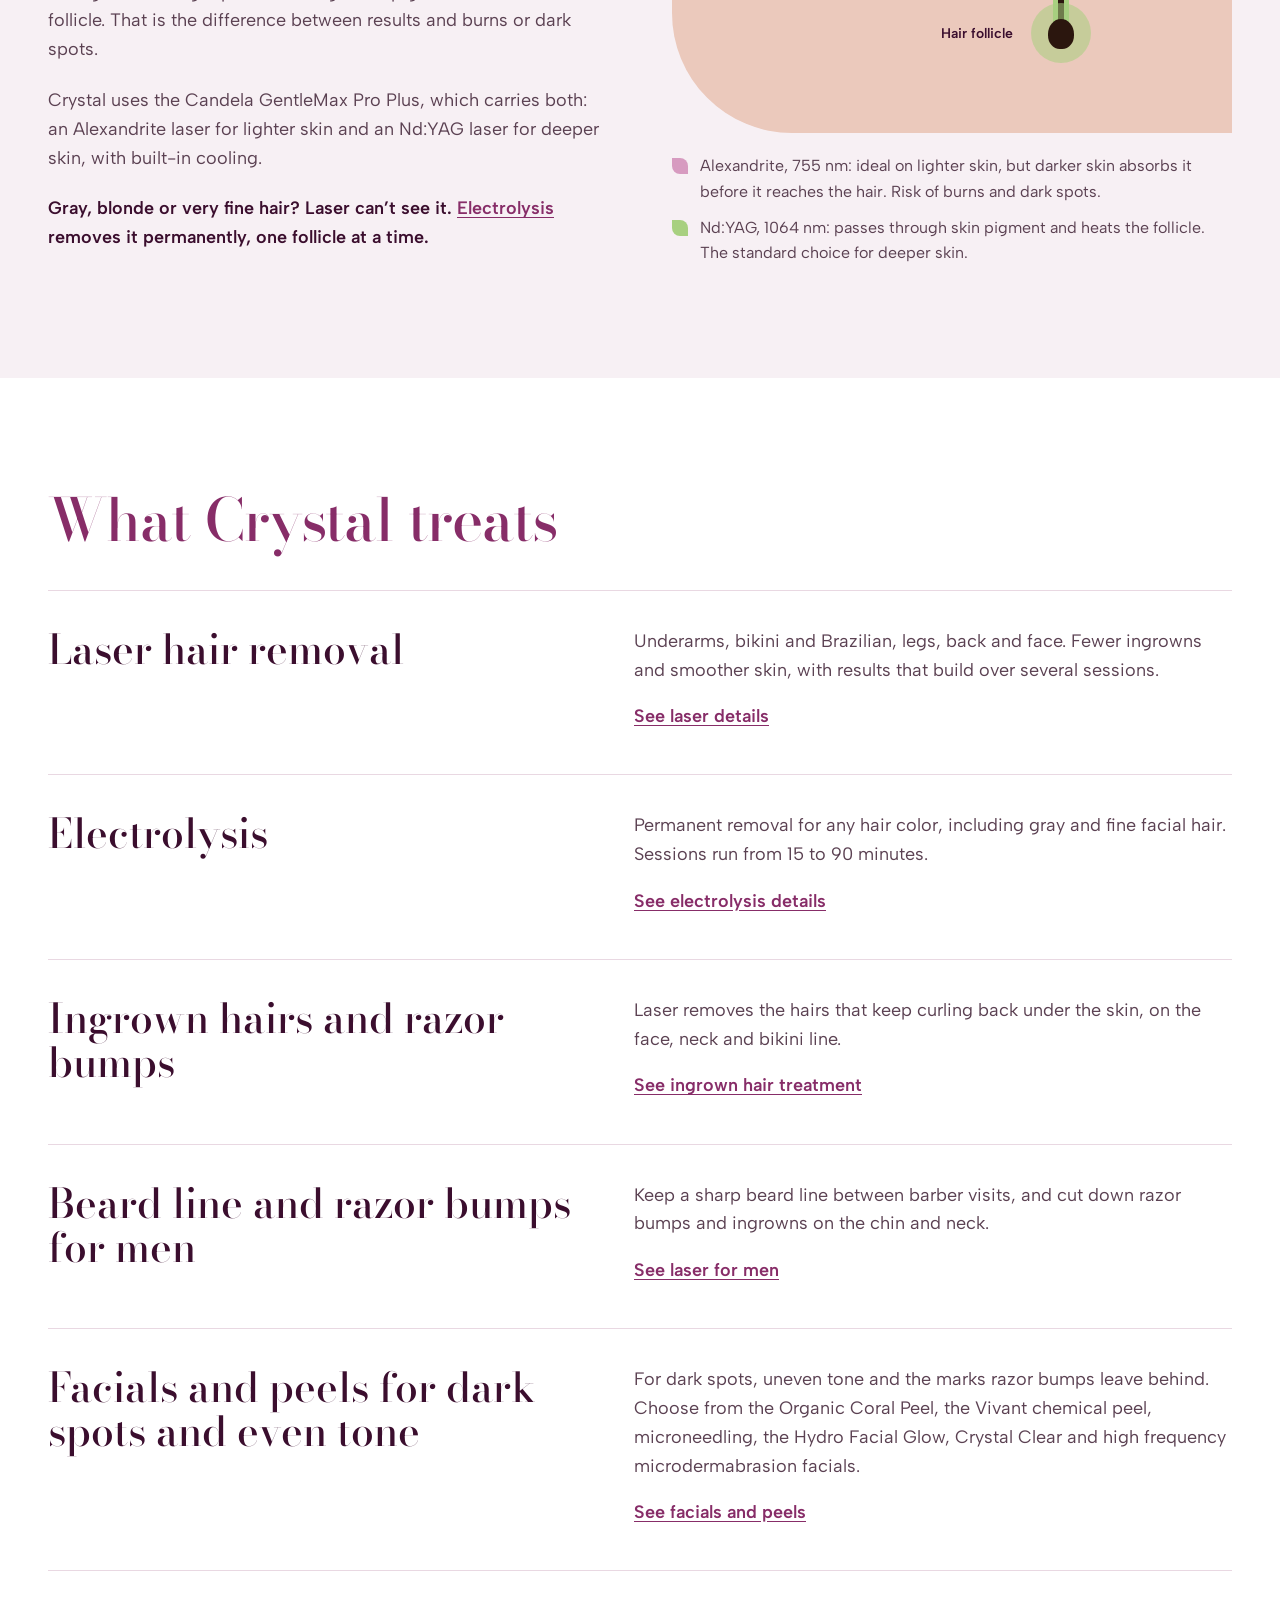
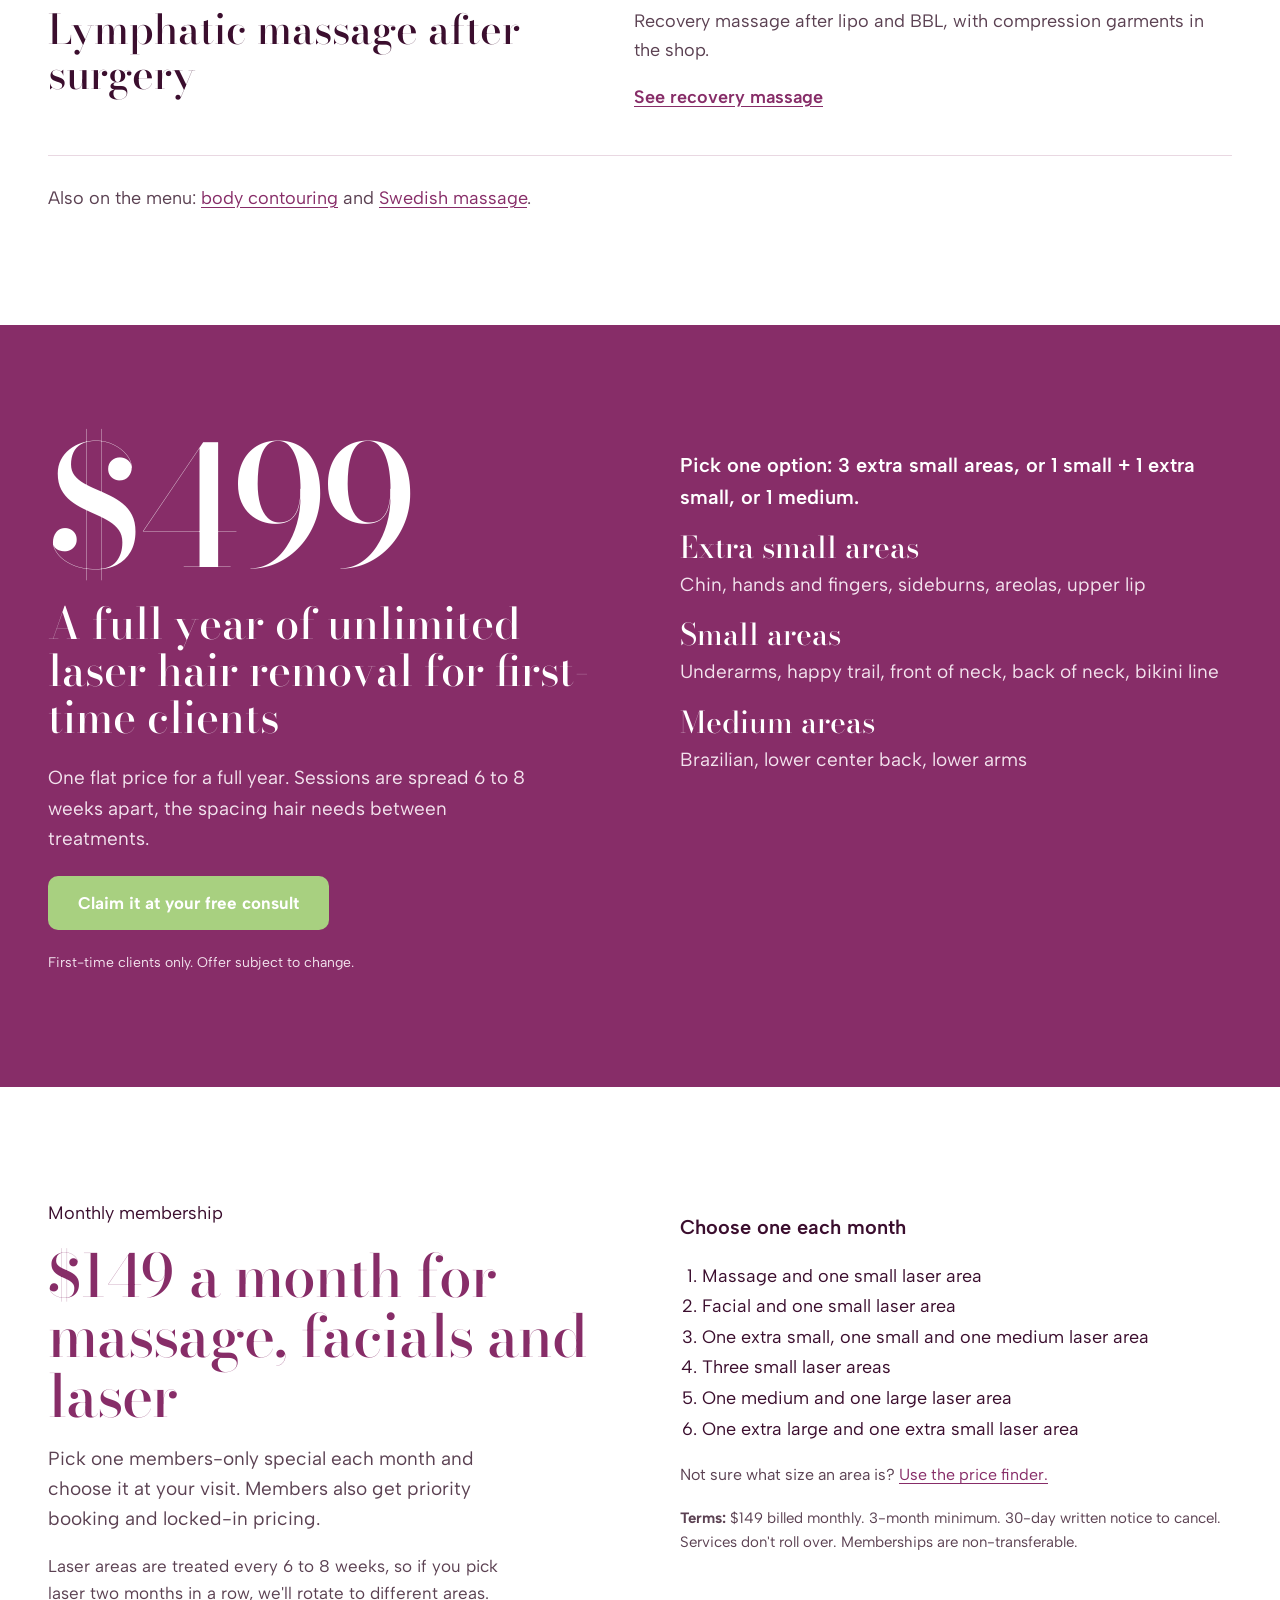
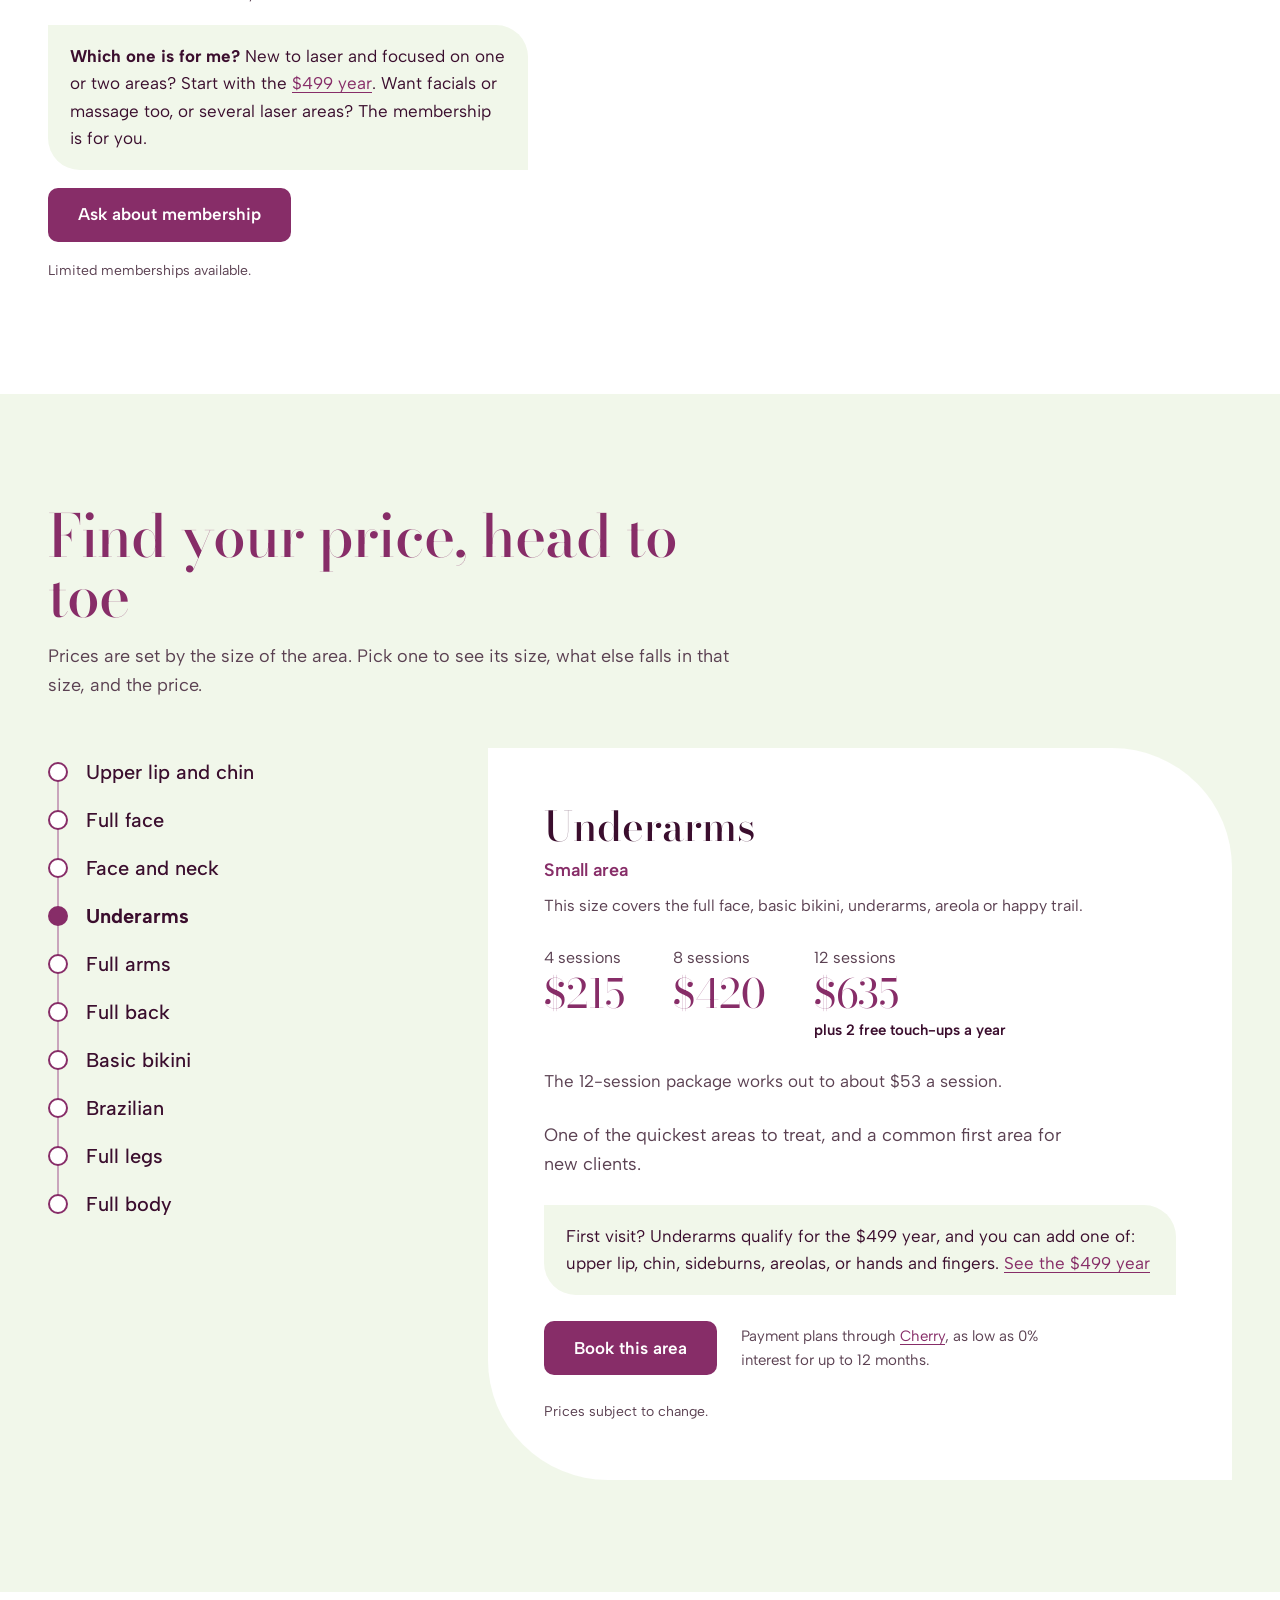
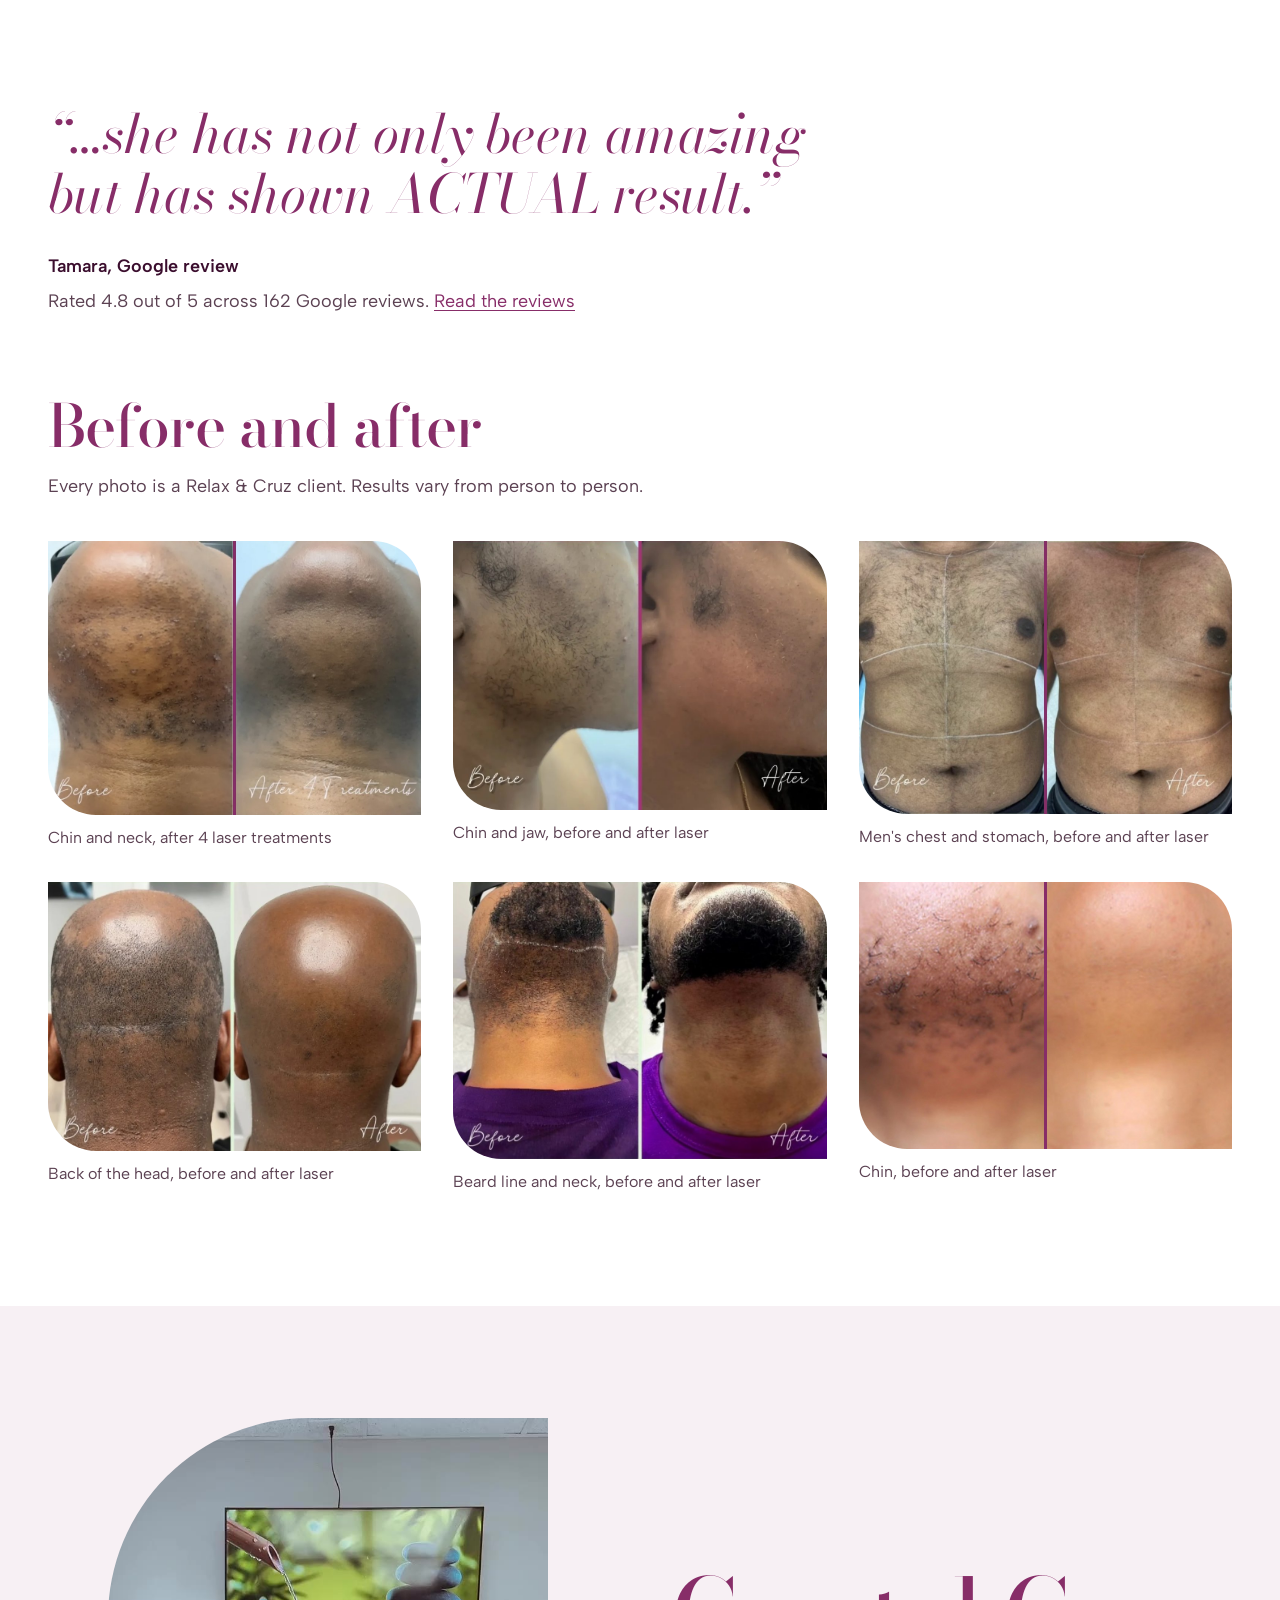
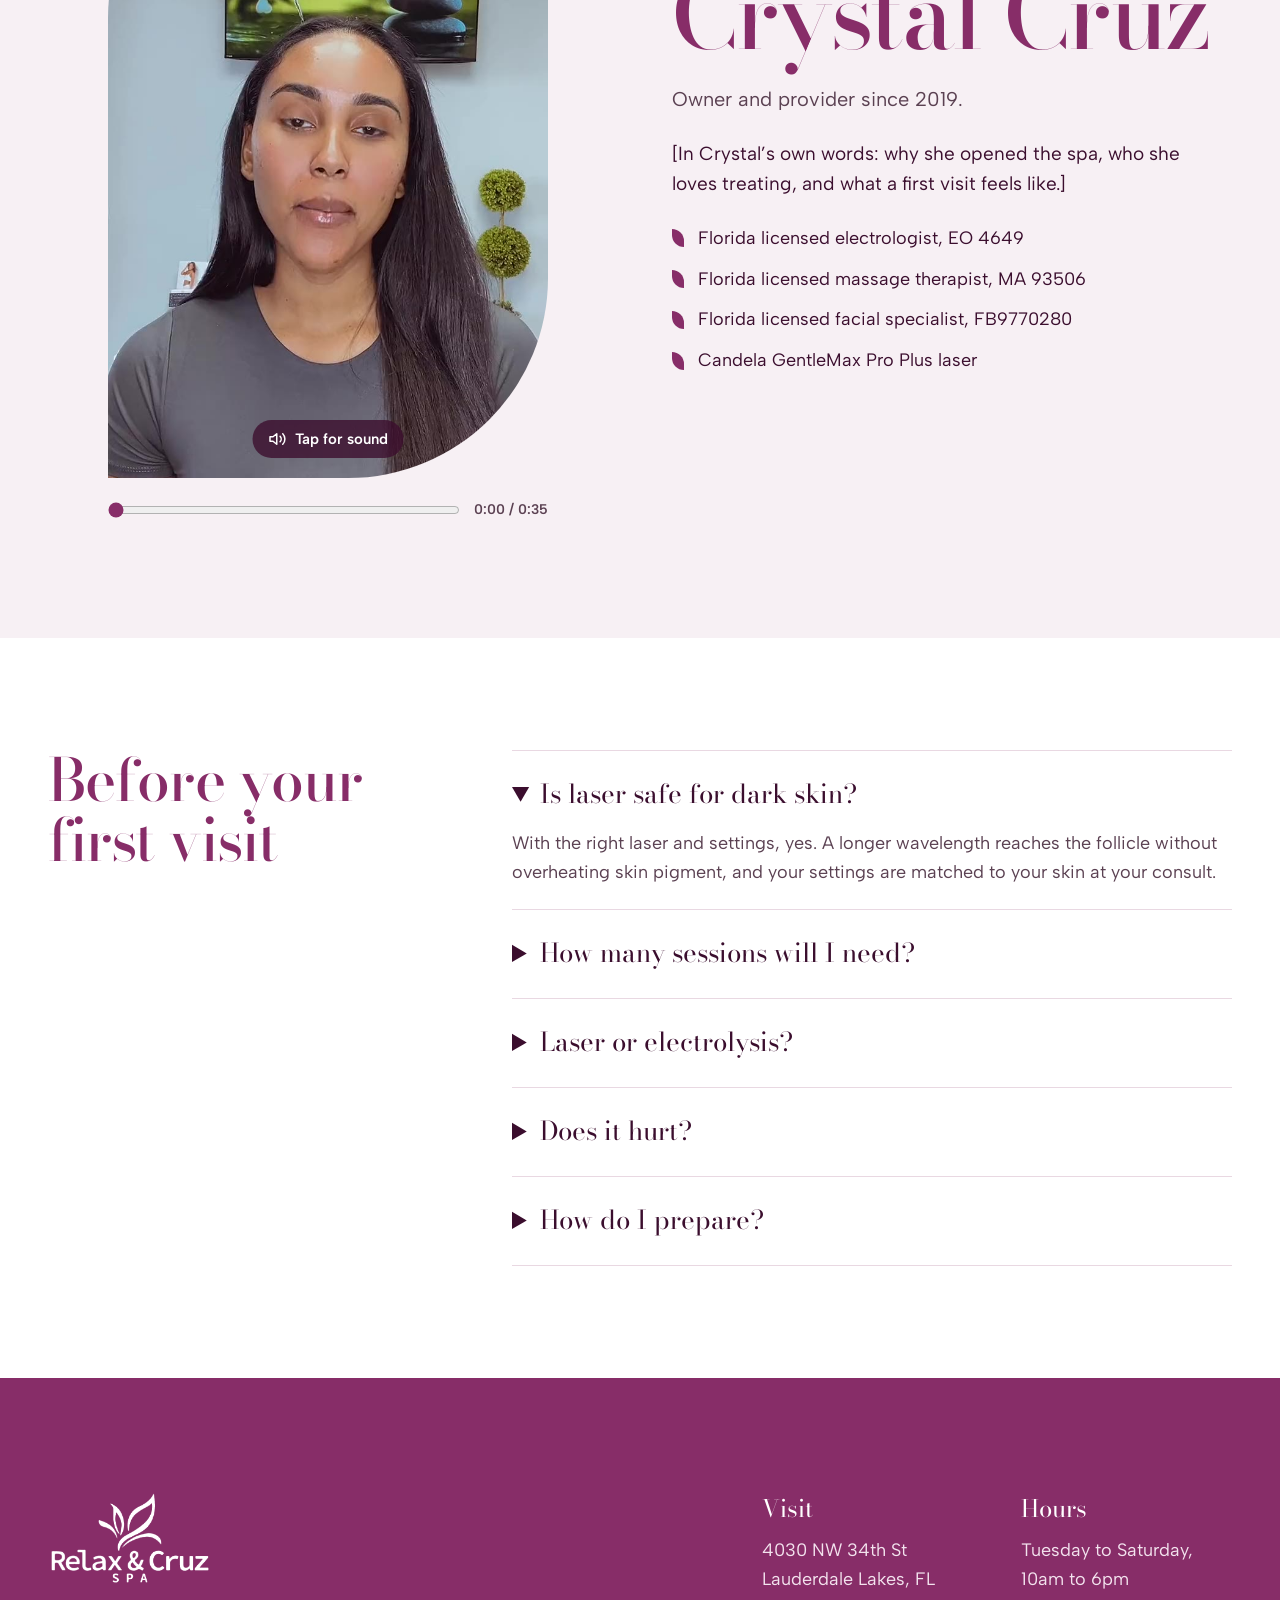
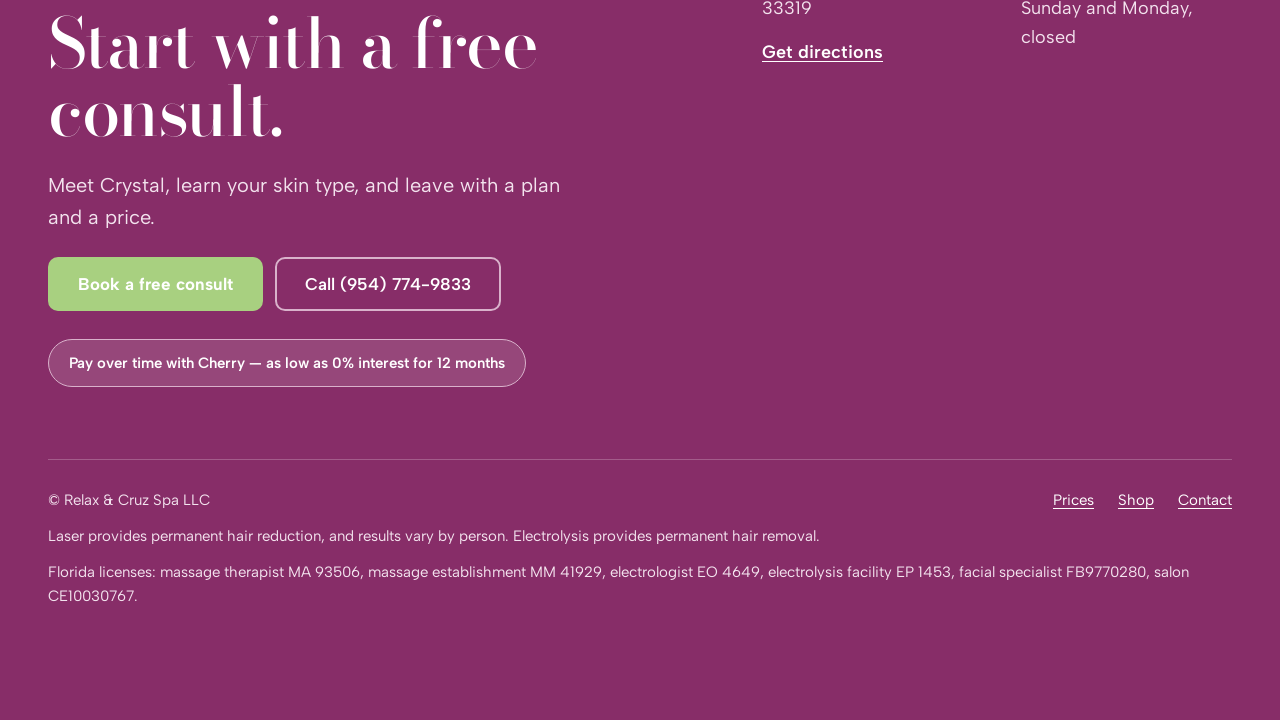
==== commit 17acd9b4: "Homepage: take the laser and provider line back off; it belongs on the laser page Co-Authored-By: Cl" ====
--- a/index.html
+++ b/index.html
@@ -125,7 +125,6 @@
       <p class="muted">Laser works by heating the pigment in hair. Darker skin carries more pigment of its own, so the wrong wavelength heats the skin along with the hair.</p>
       <p class="muted">A longer wavelength passes through skin pigment and reaches the follicle. That is the difference between results and burns or dark spots.</p>
       <p class="muted">Crystal uses the Candela GentleMax Pro Plus, which carries both: an Alexandrite laser for lighter skin and an Nd:YAG laser for deeper skin, with built-in cooling.</p>
-      <p class="muted">Safe treatment of darker skin depends on two things: the right laser and a provider who knows how to use it. Not every laser is designed for deeper skin tones, and not every technician is experienced with the ones that are. Crystal has both the equipment and the expertise to treat every shade of skin with care.</p>
       <p style="font-weight:600">Gray, blonde or very fine hair? Laser can’t see it. <a href="electrolysis/">Electrolysis</a> removes it permanently, one follicle at a time.</p>
     </div>
     <figure style="margin:0">
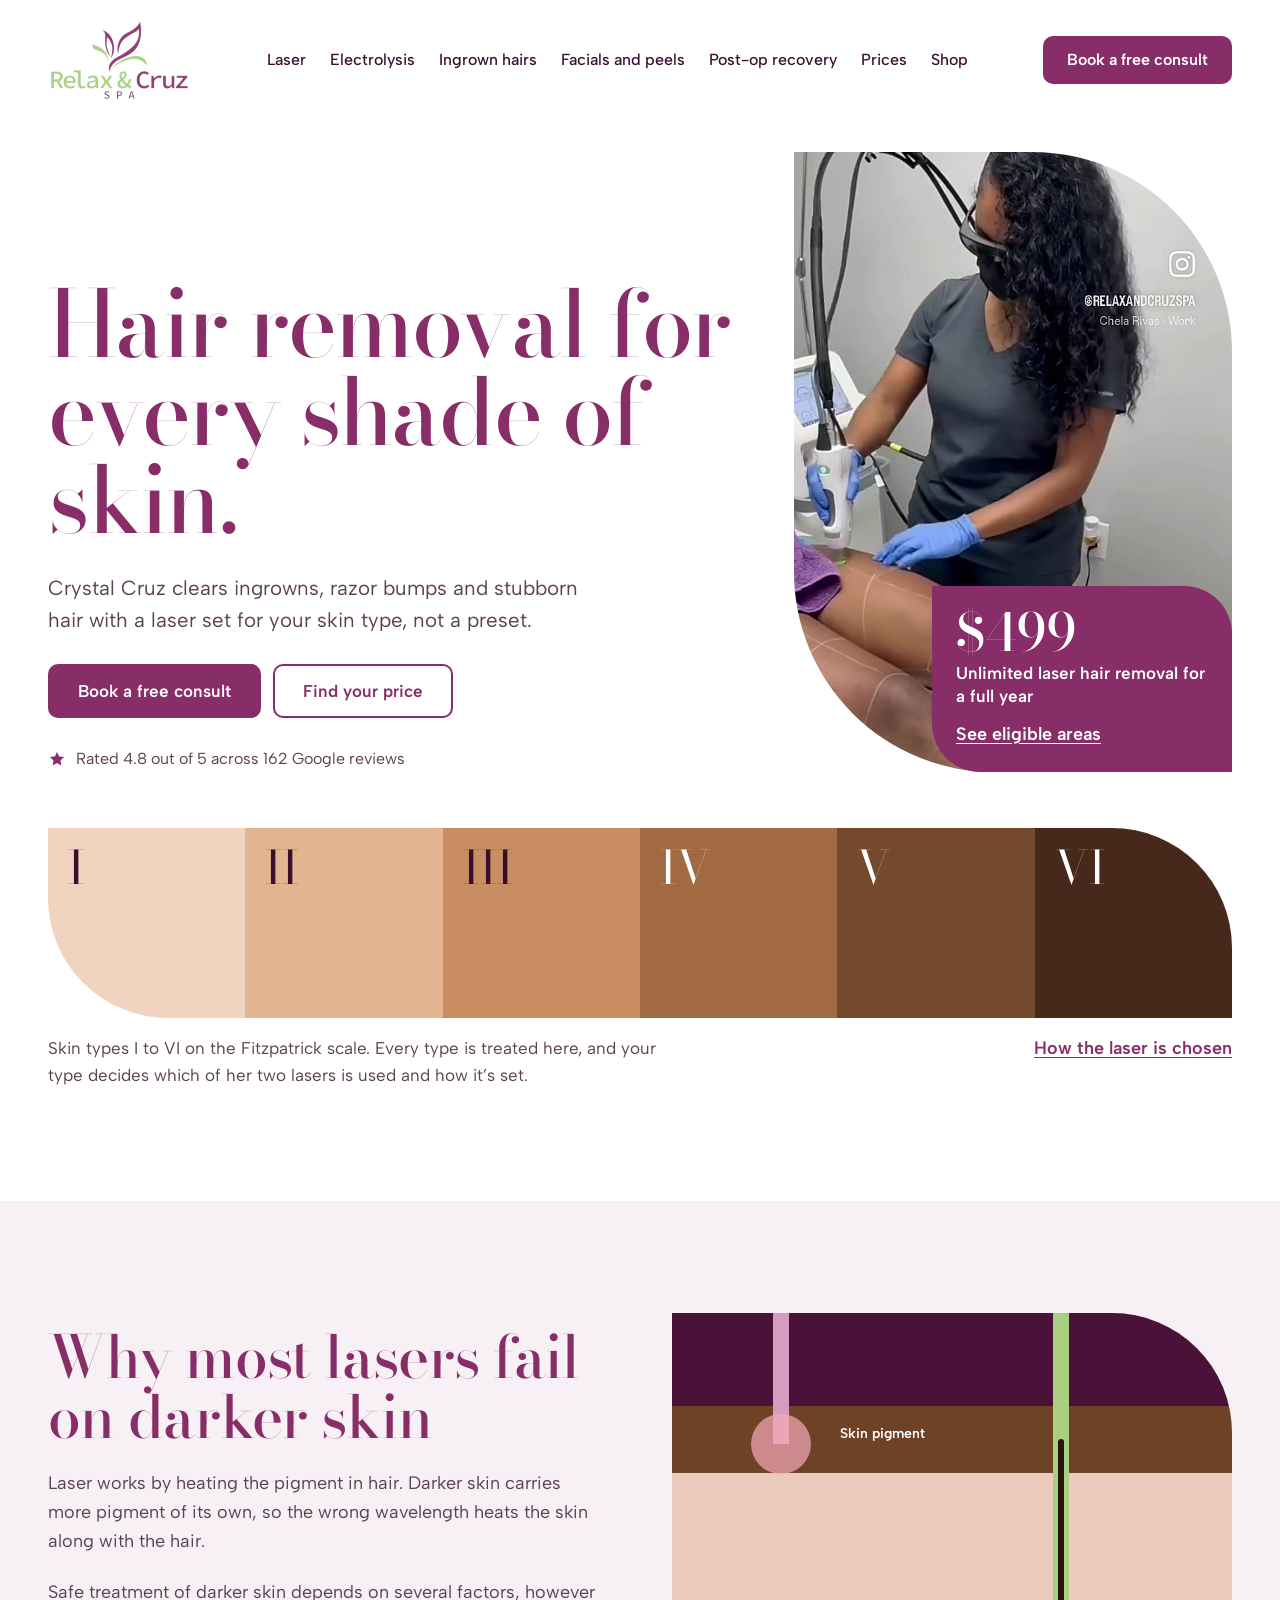
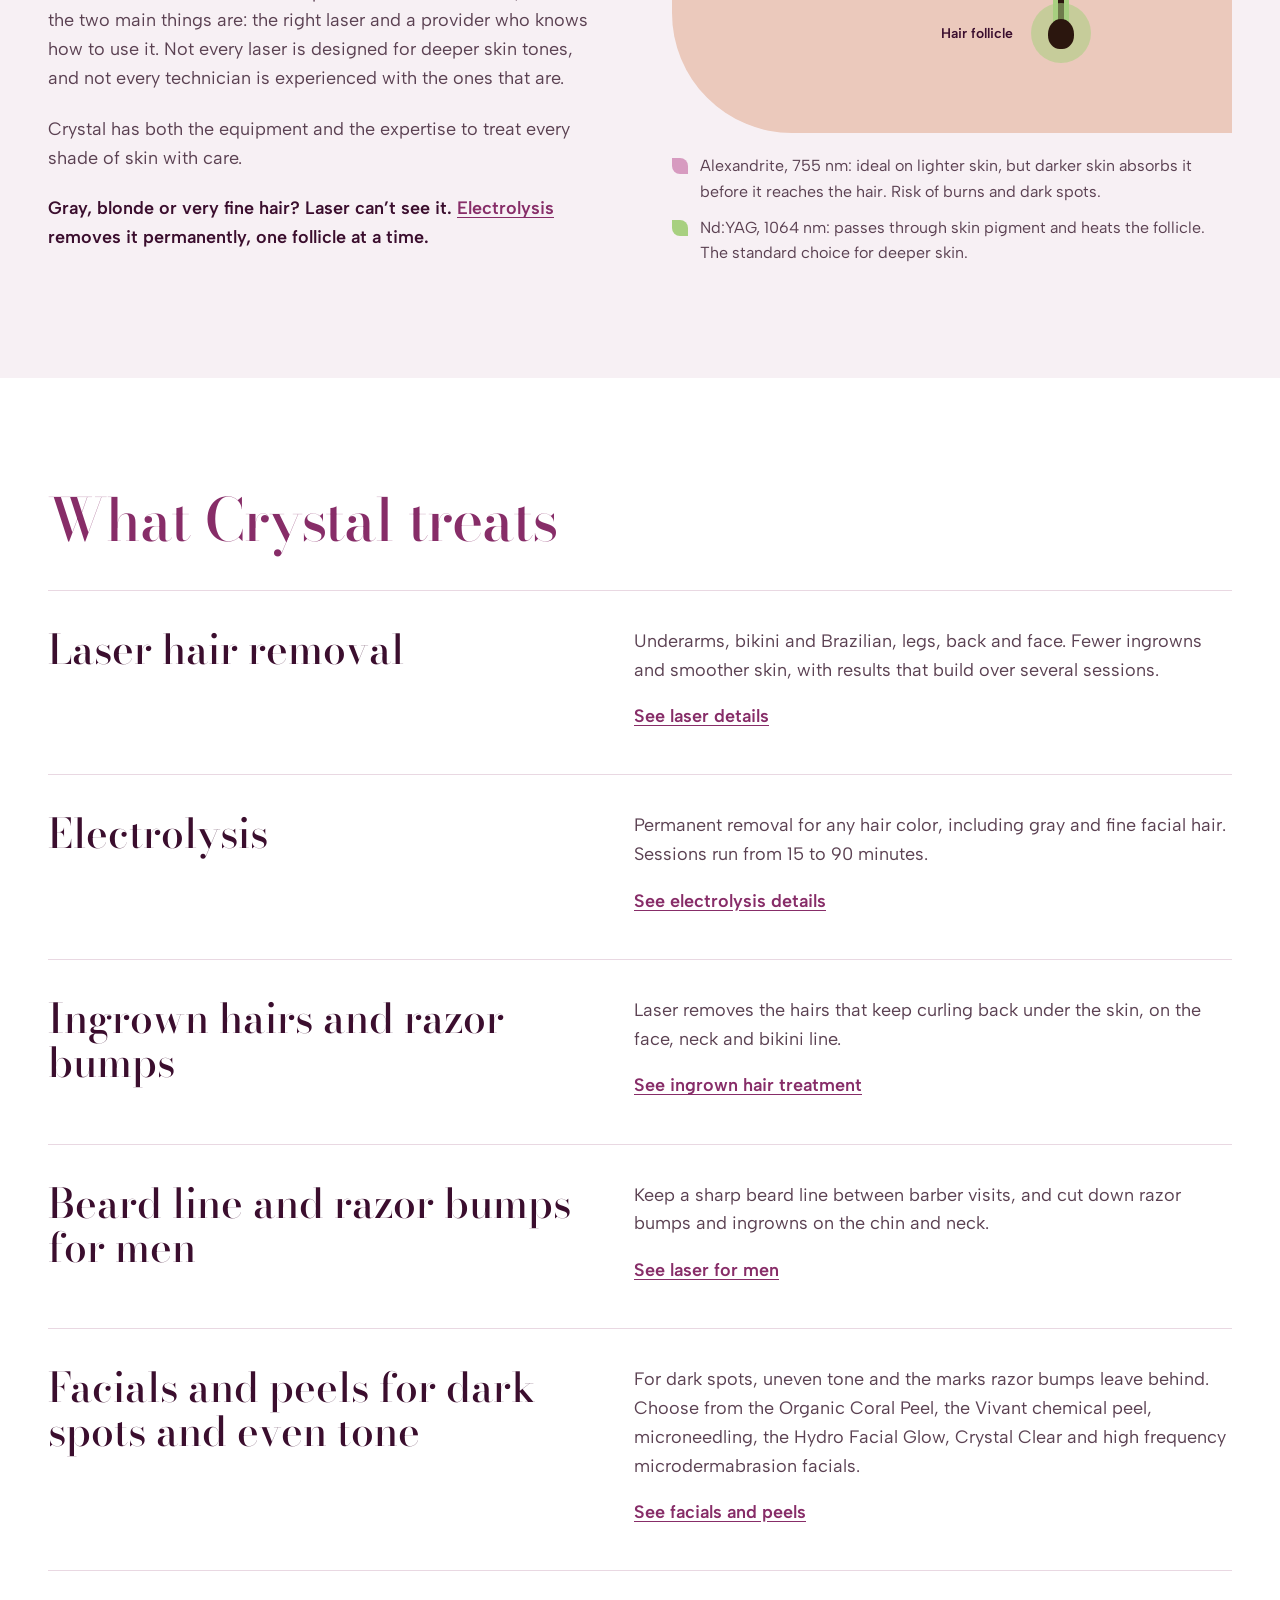
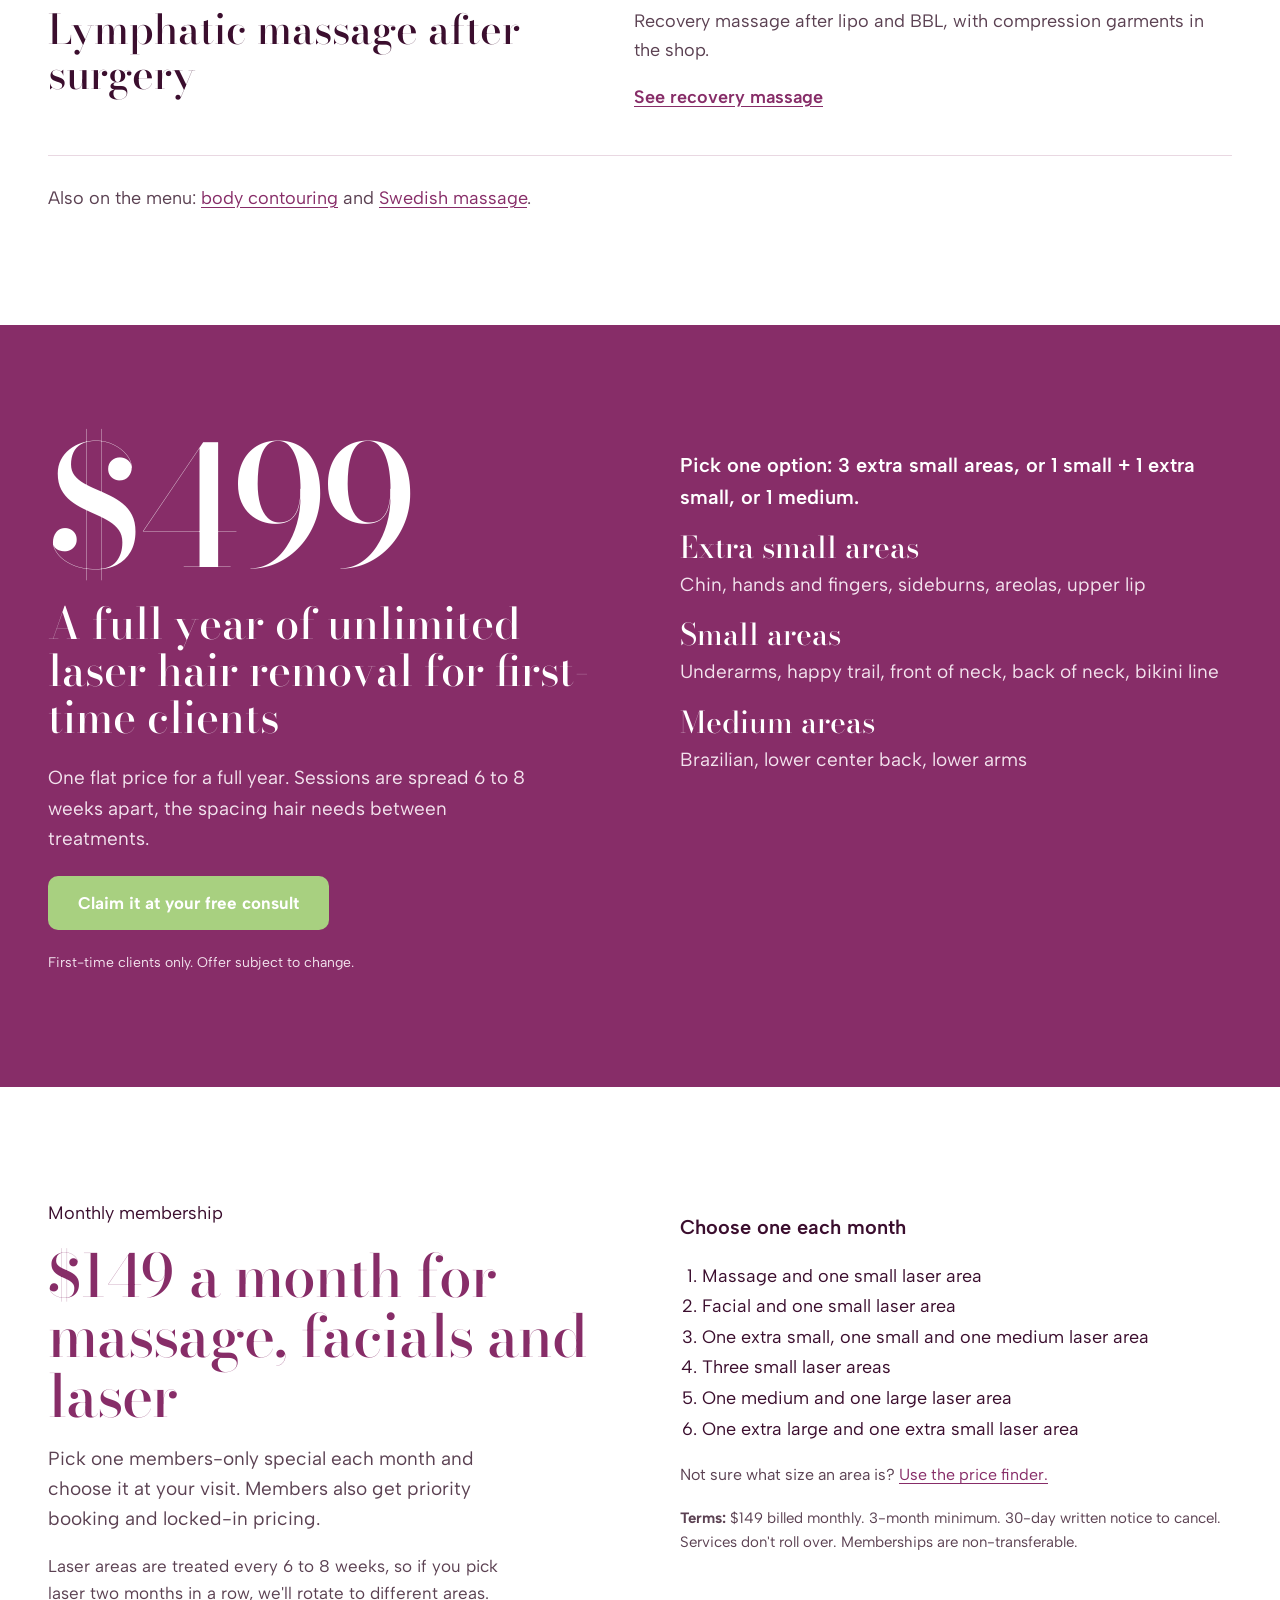
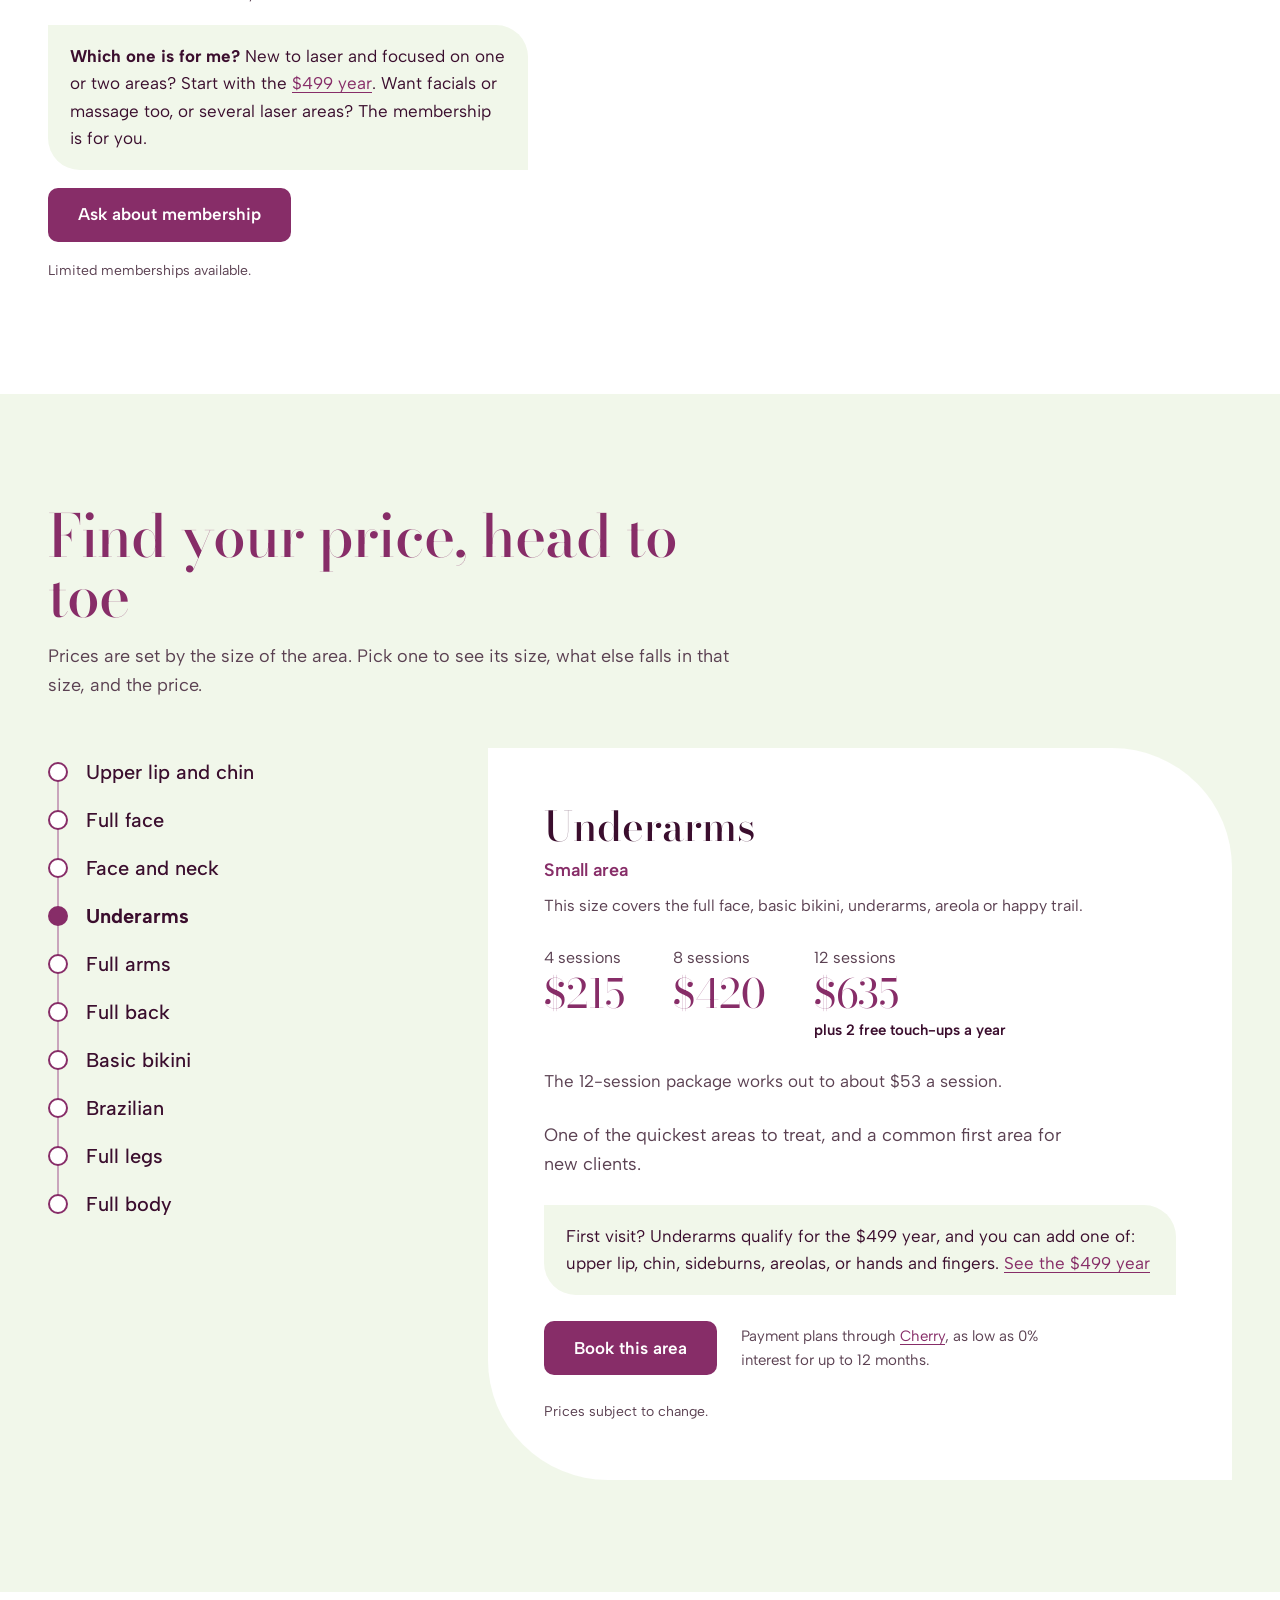
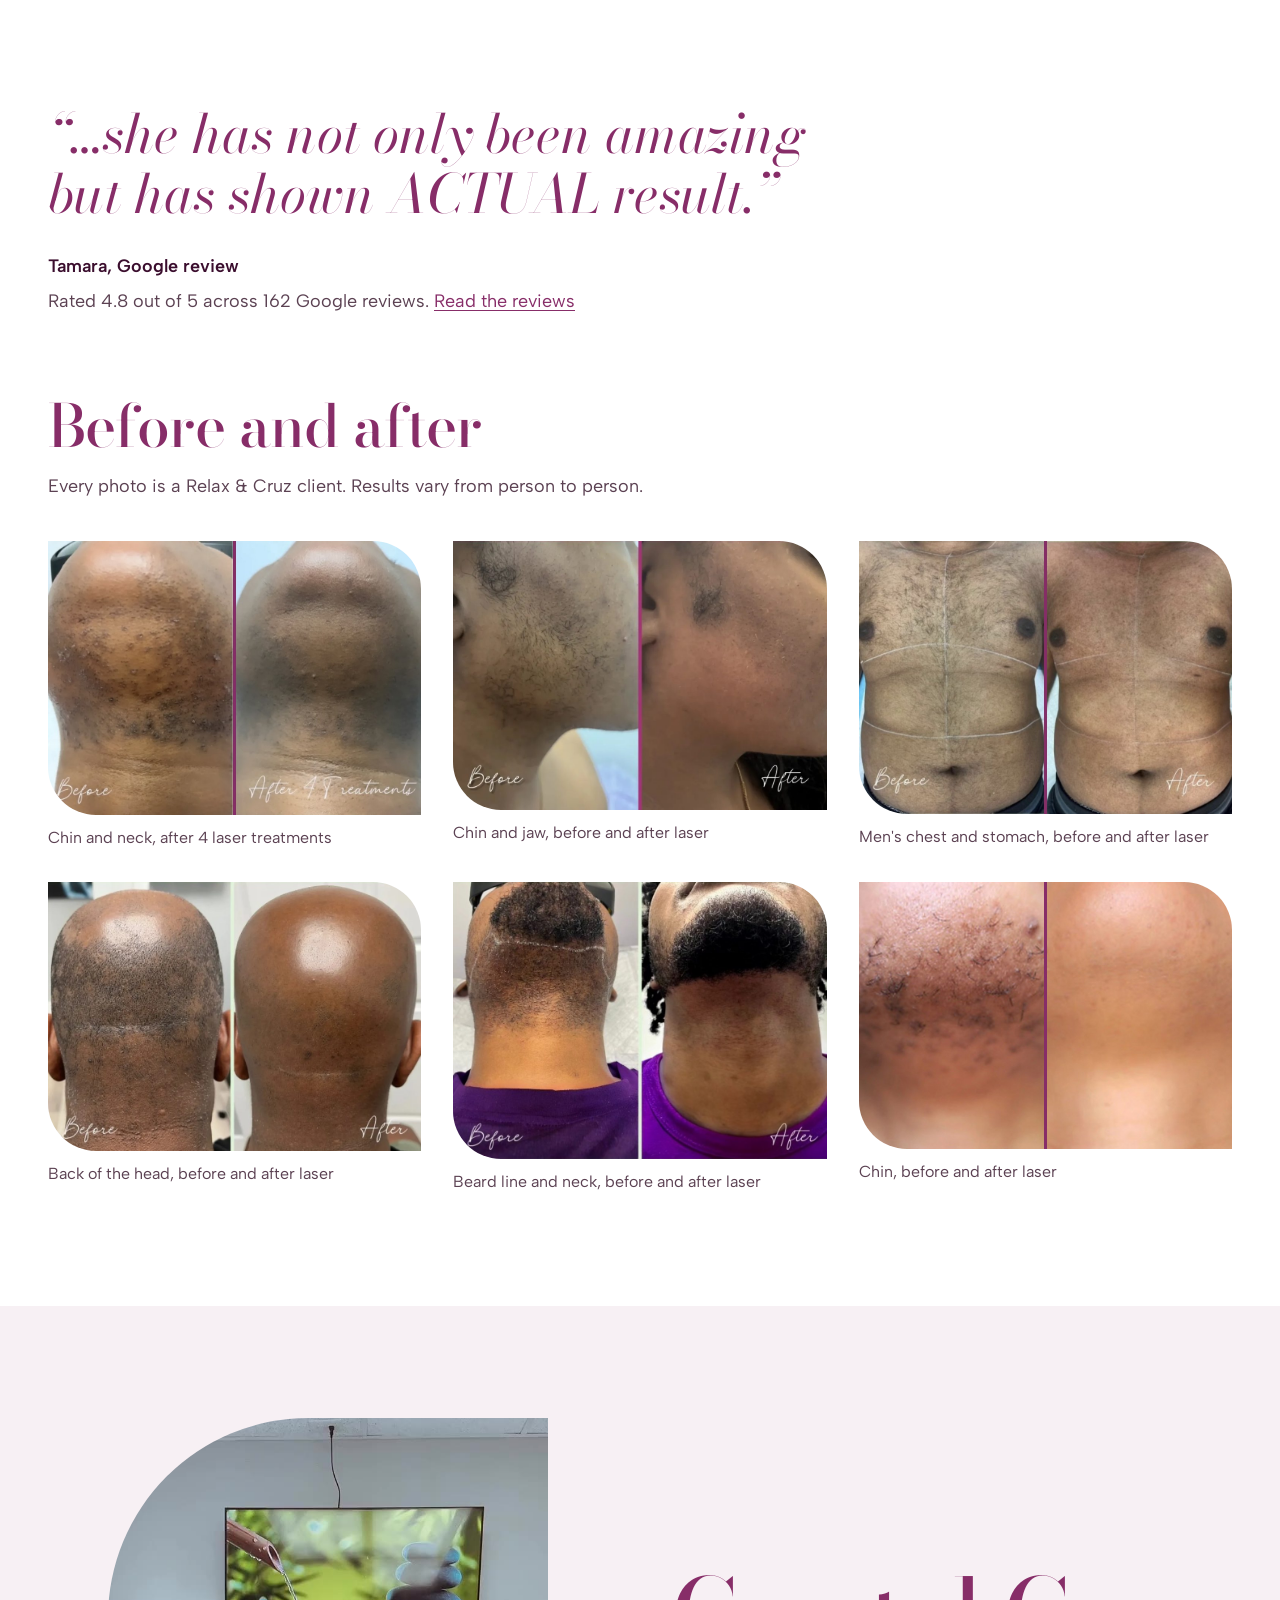
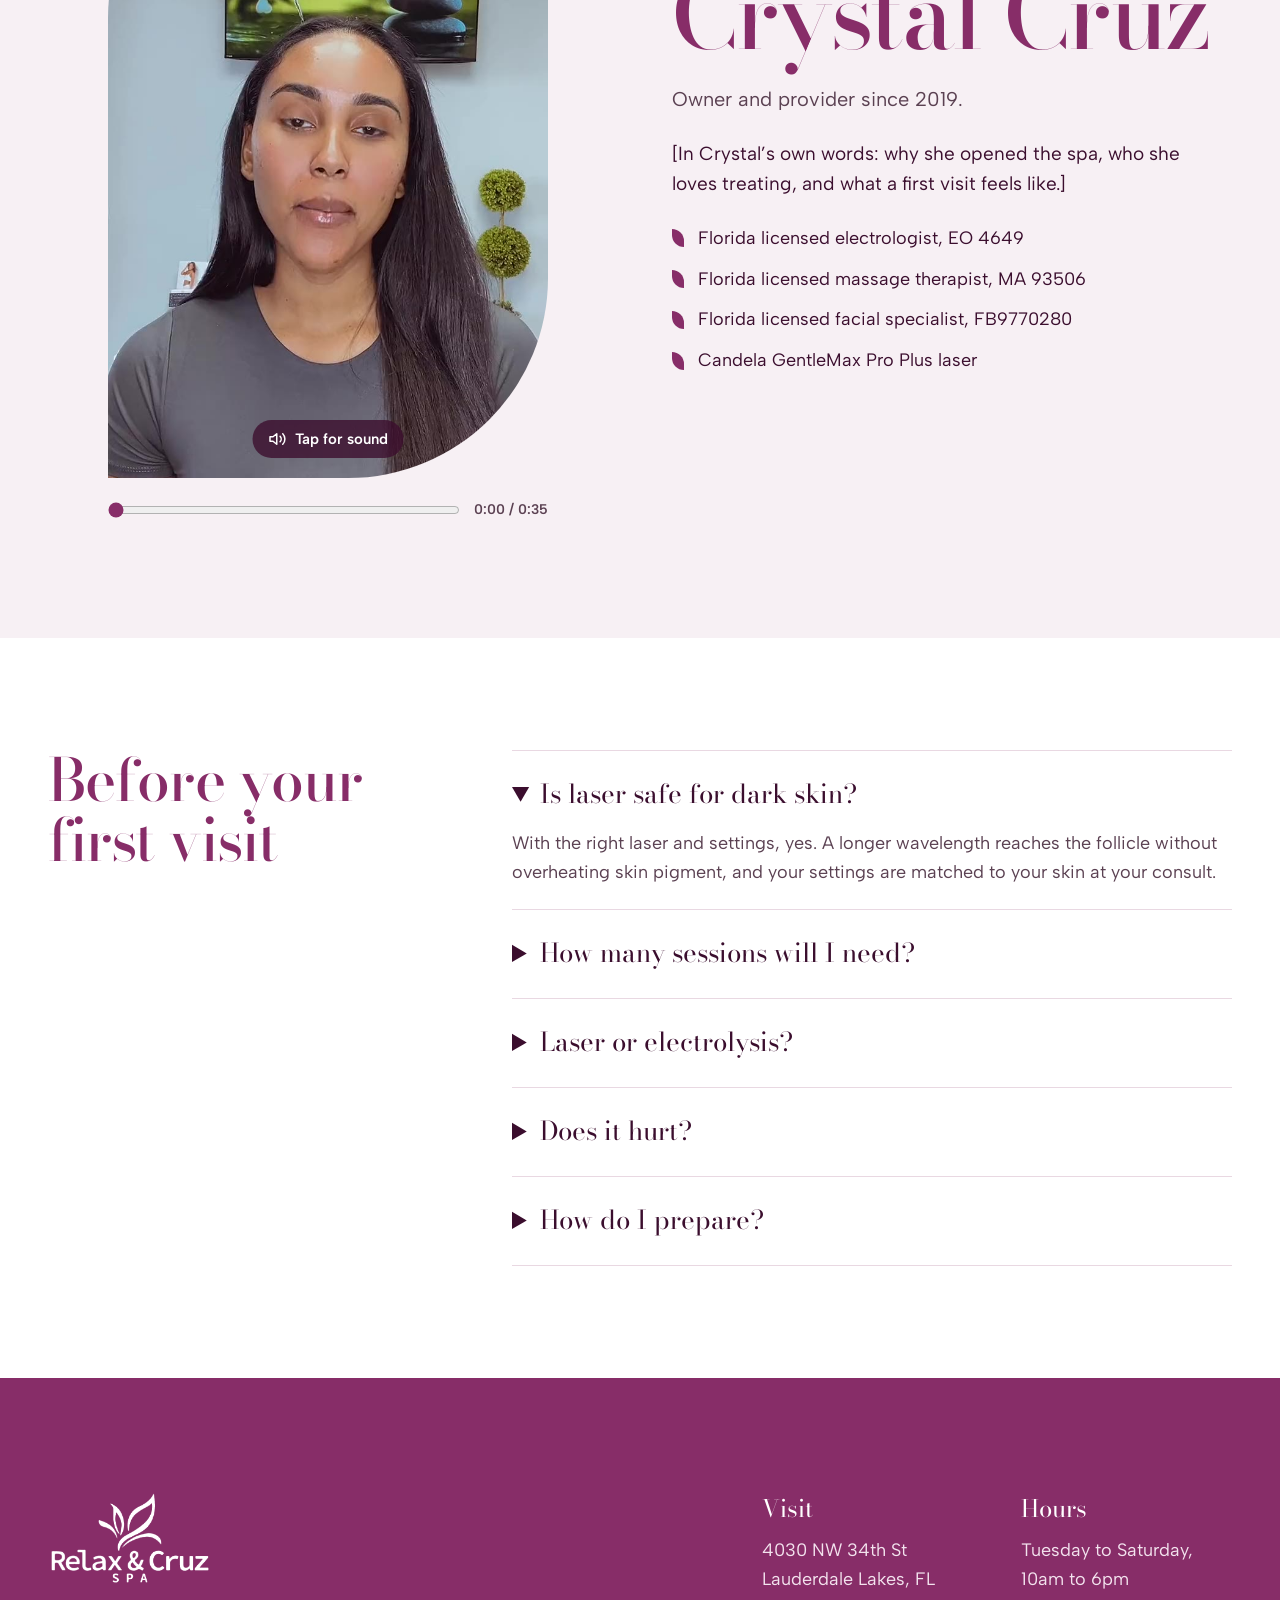
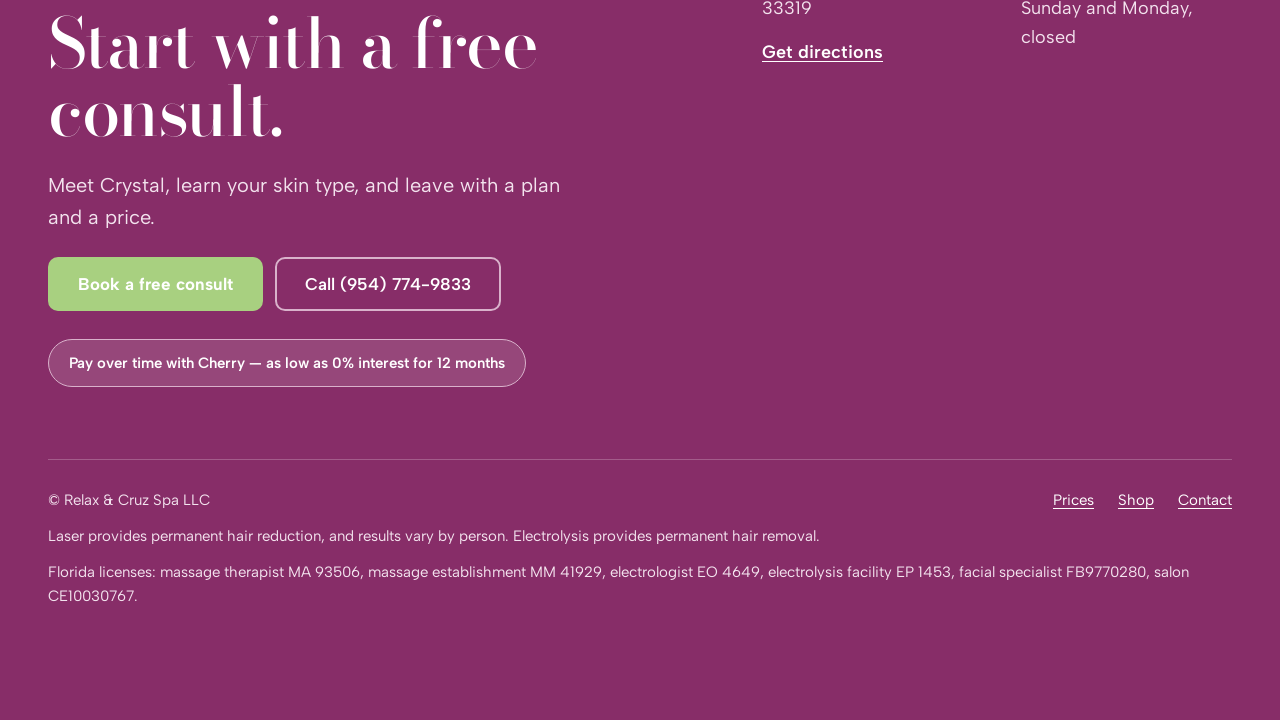
==== commit 4e8f4086: "Homepage darker skin section: keep first sentence, replace next two with Crystal's wording Co-Author" ====
--- a/index.html
+++ b/index.html
@@ -123,8 +123,8 @@
     <div class="stack">
       <h2 class="h2">Why most lasers fail on darker skin</h2>
       <p class="muted">Laser works by heating the pigment in hair. Darker skin carries more pigment of its own, so the wrong wavelength heats the skin along with the hair.</p>
-      <p class="muted">A longer wavelength passes through skin pigment and reaches the follicle. That is the difference between results and burns or dark spots.</p>
-      <p class="muted">Crystal uses the Candela GentleMax Pro Plus, which carries both: an Alexandrite laser for lighter skin and an Nd:YAG laser for deeper skin, with built-in cooling.</p>
+      <p class="muted">Safe treatment of darker skin depends on several factors, however the two main things are: the right laser and a provider who knows how to use it. Not every laser is designed for deeper skin tones, and not every technician is experienced with the ones that are.</p>
+      <p class="muted">Crystal has both the equipment and the expertise to treat every shade of skin with care.</p>
       <p style="font-weight:600">Gray, blonde or very fine hair? Laser can’t see it. <a href="electrolysis/">Electrolysis</a> removes it permanently, one follicle at a time.</p>
     </div>
     <figure style="margin:0">
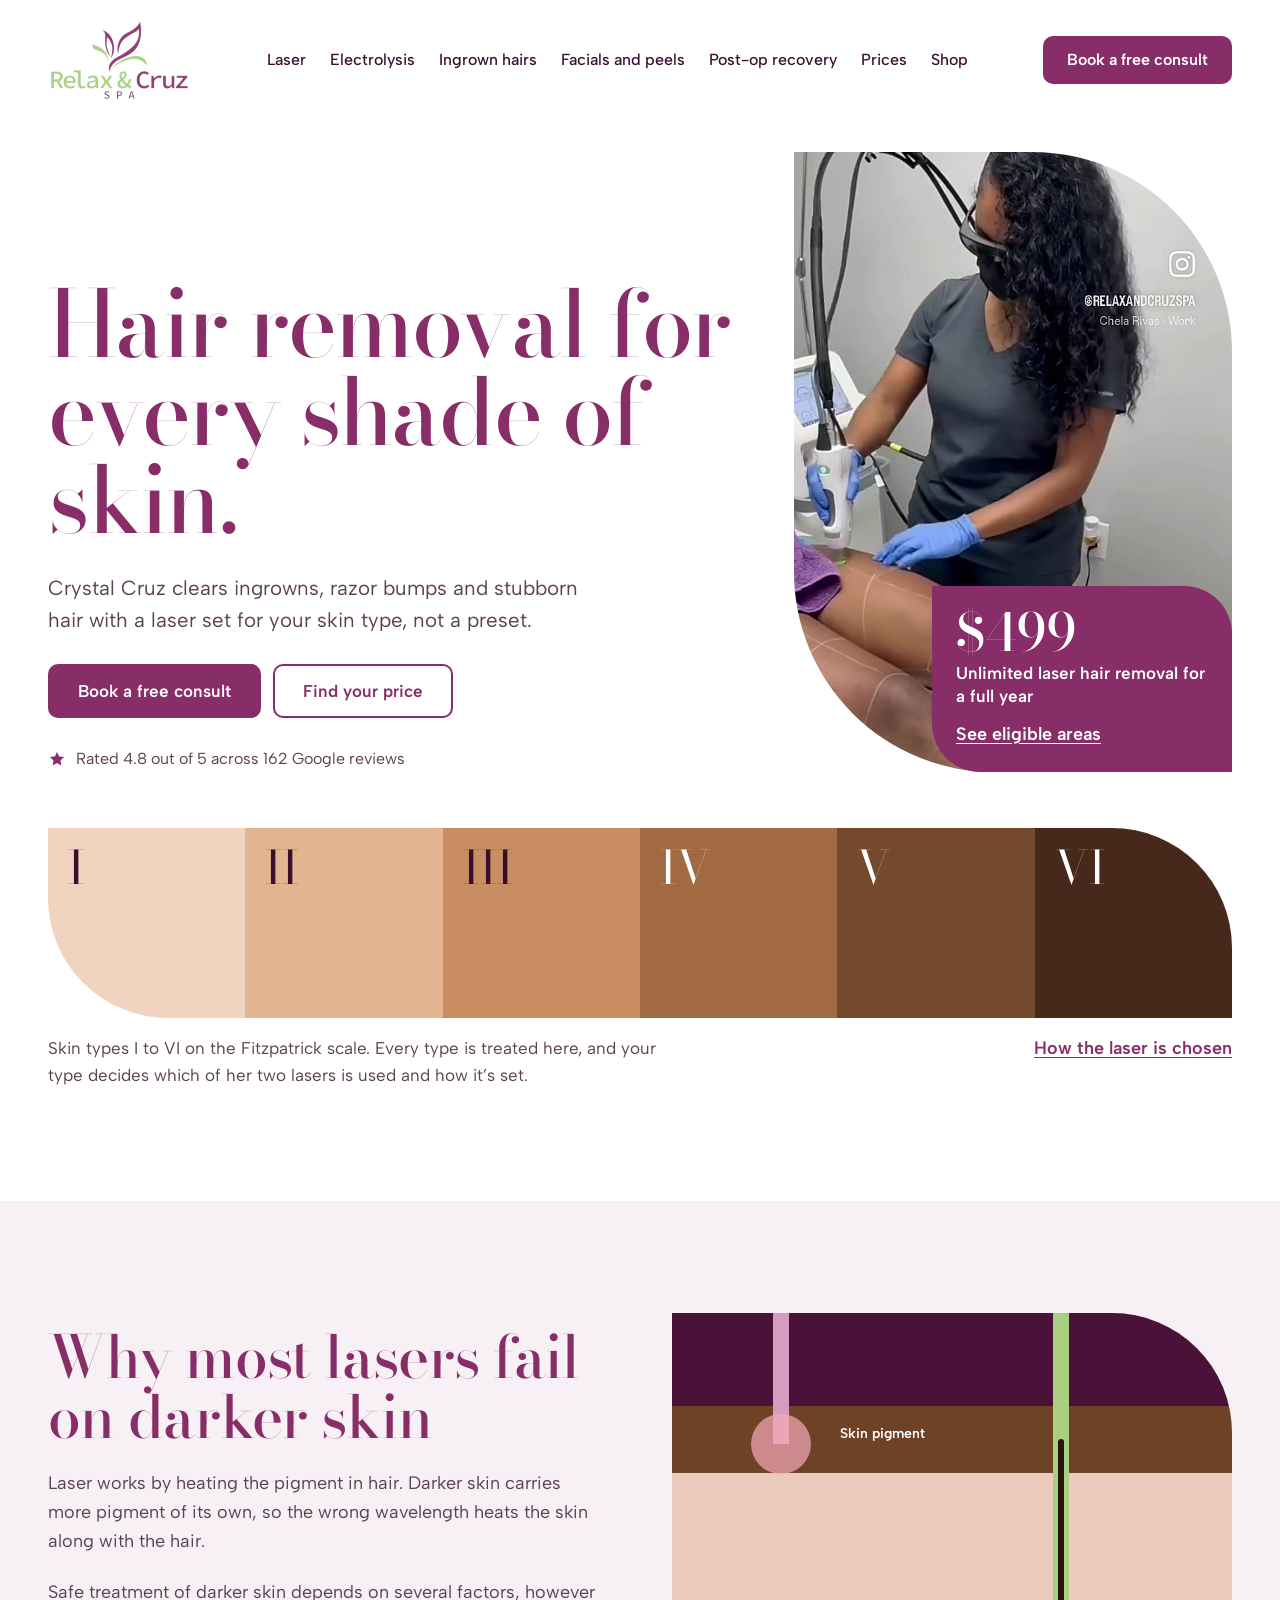
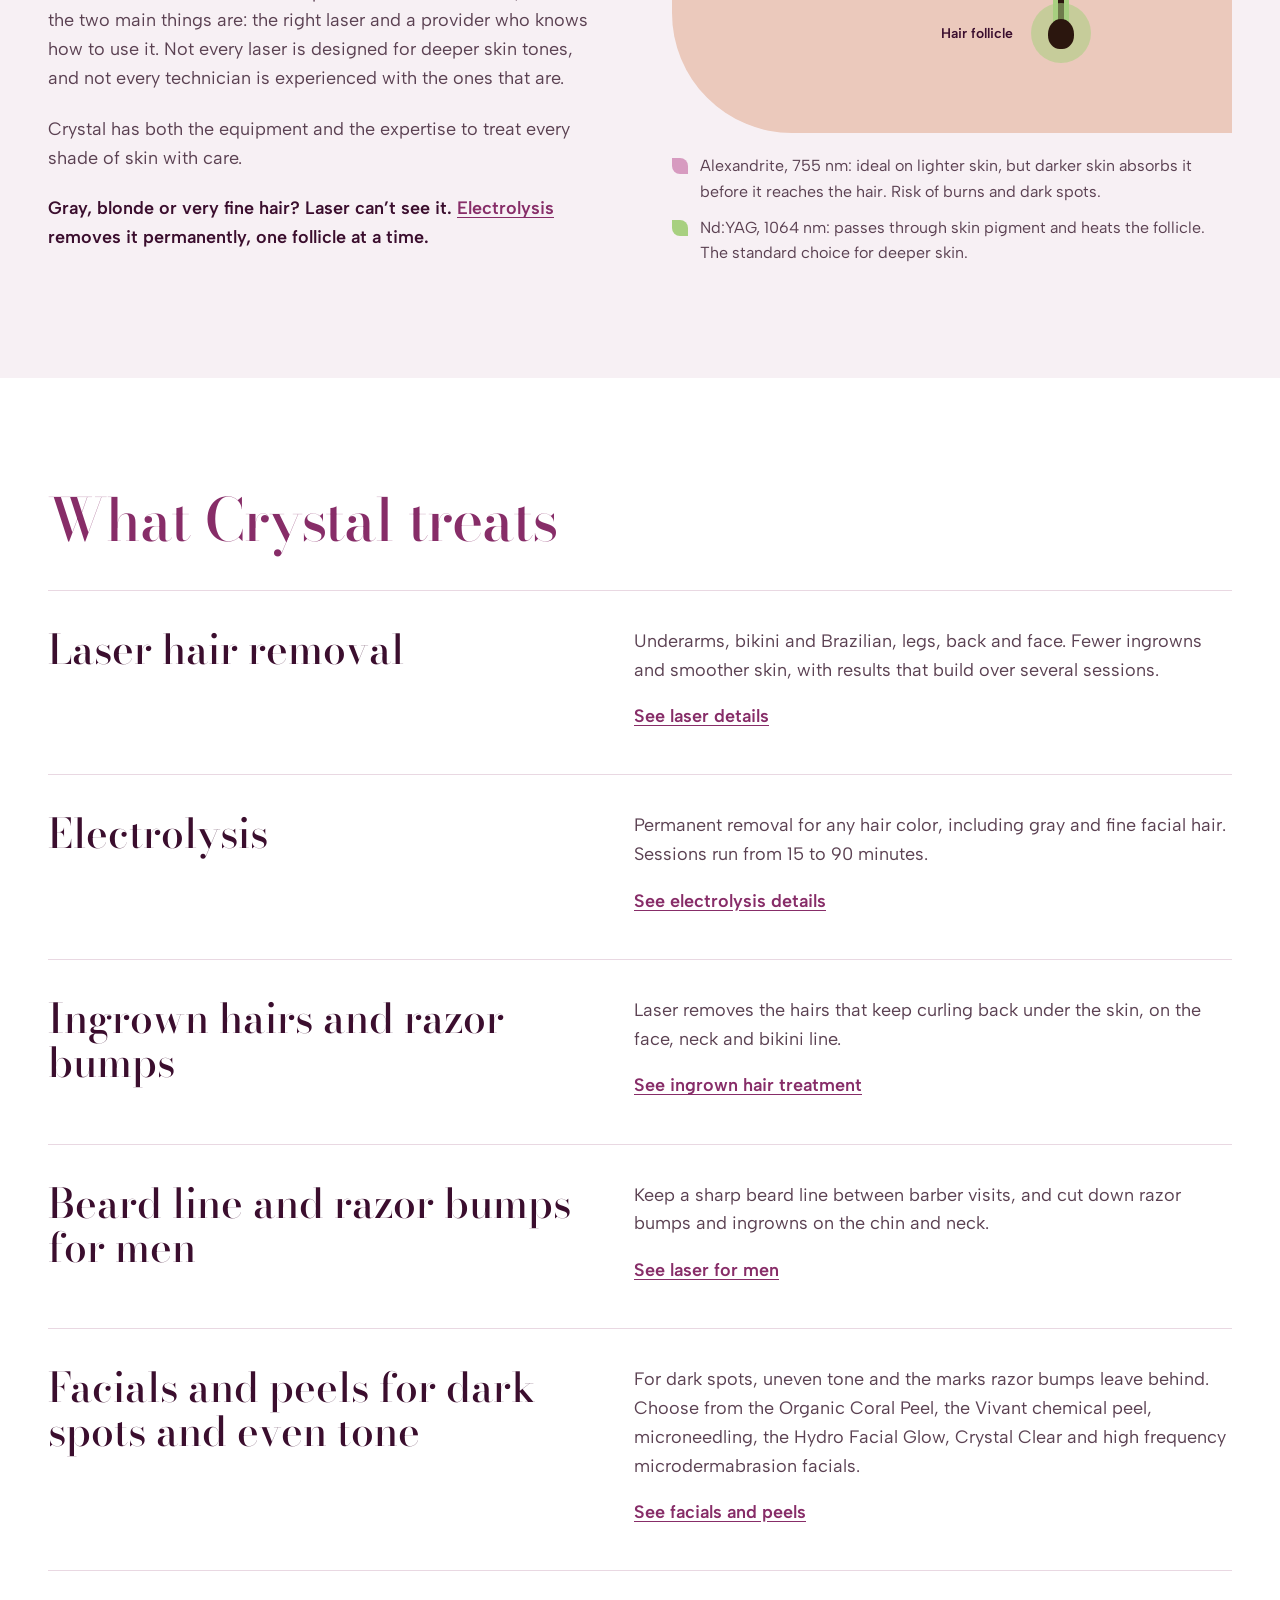
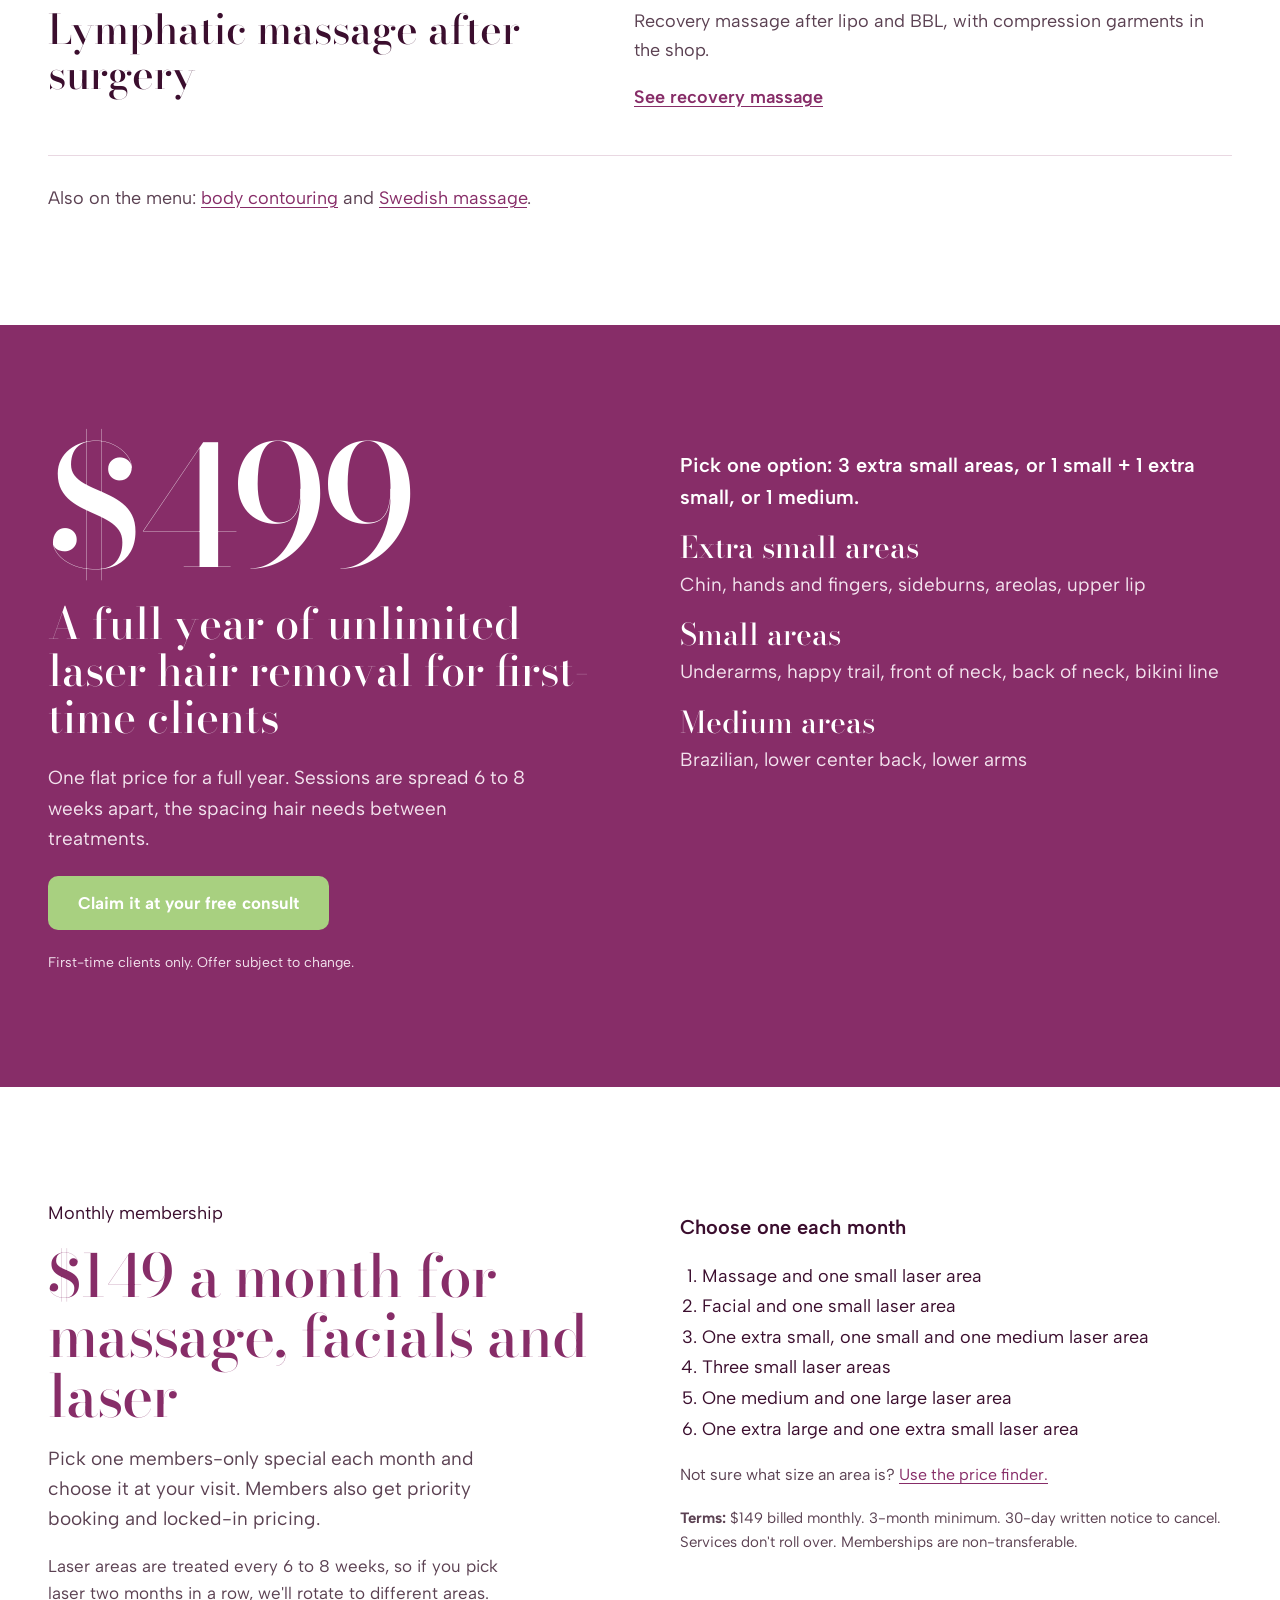
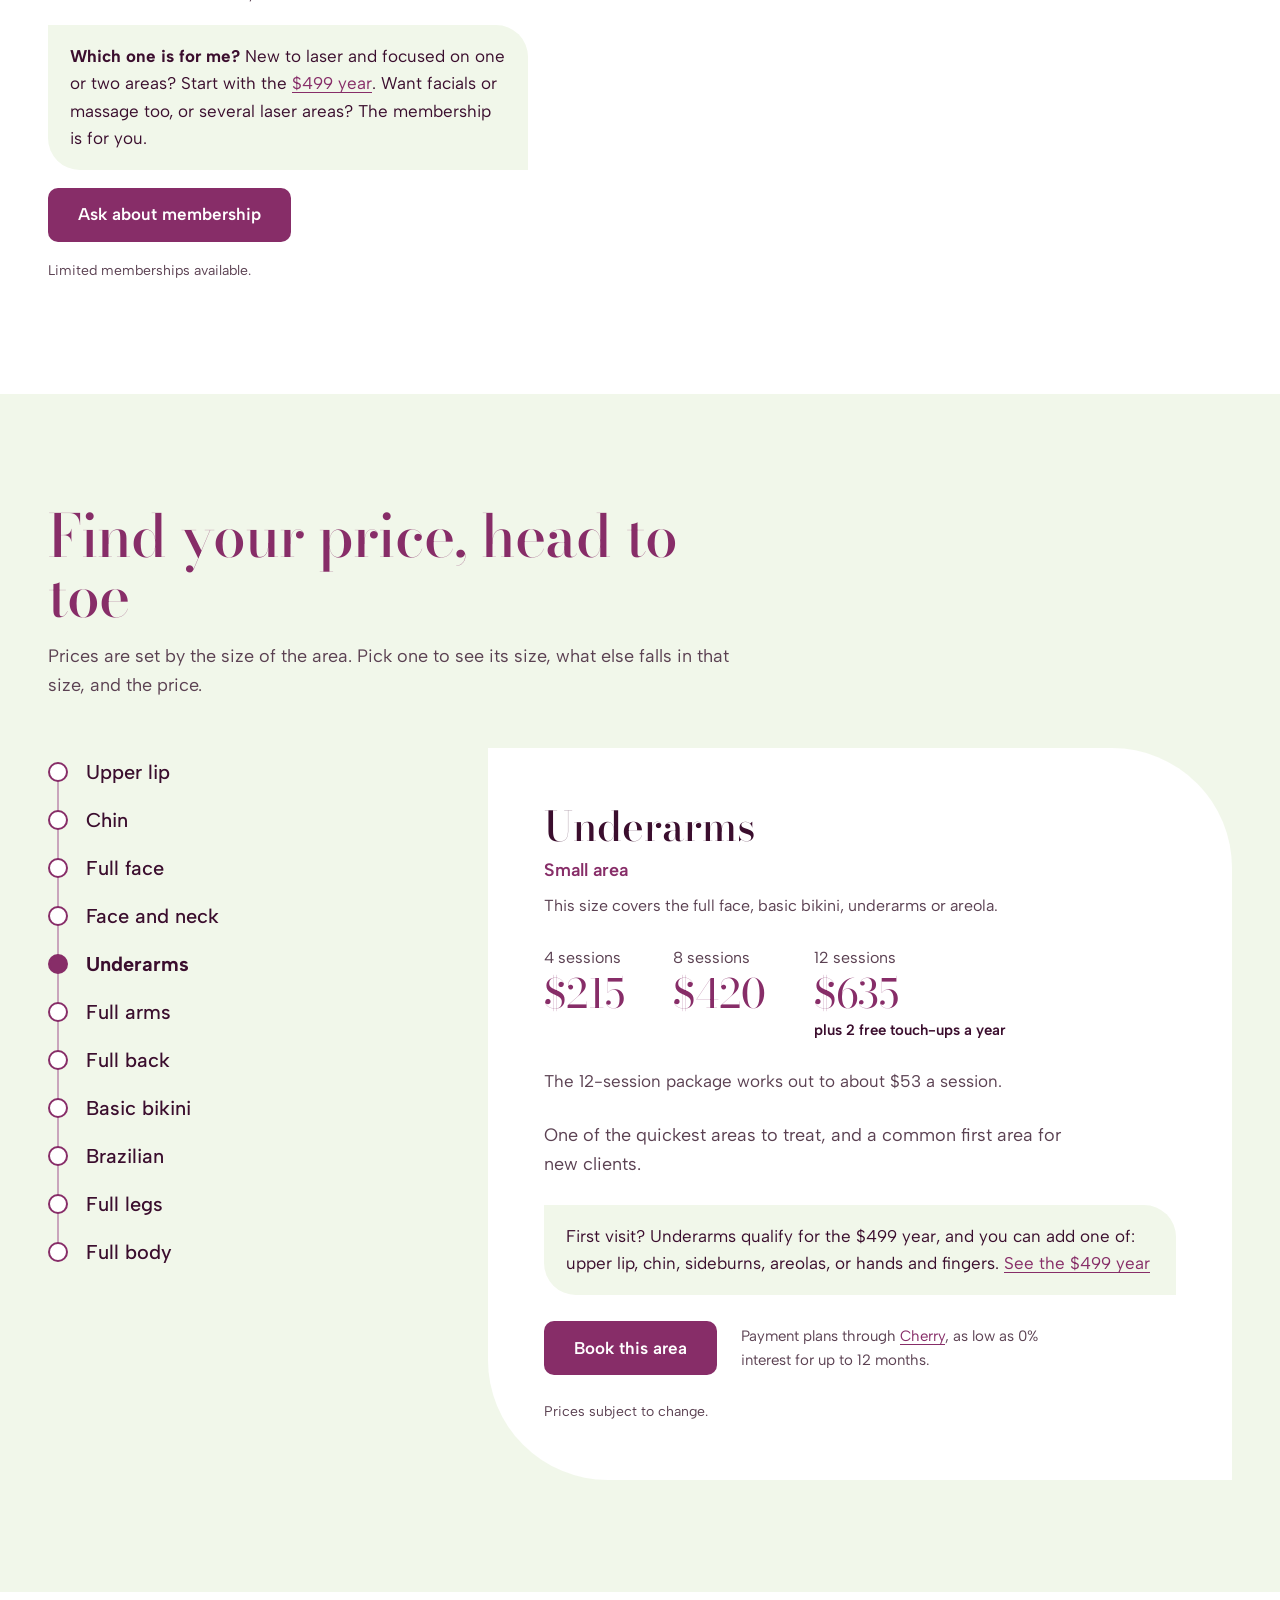
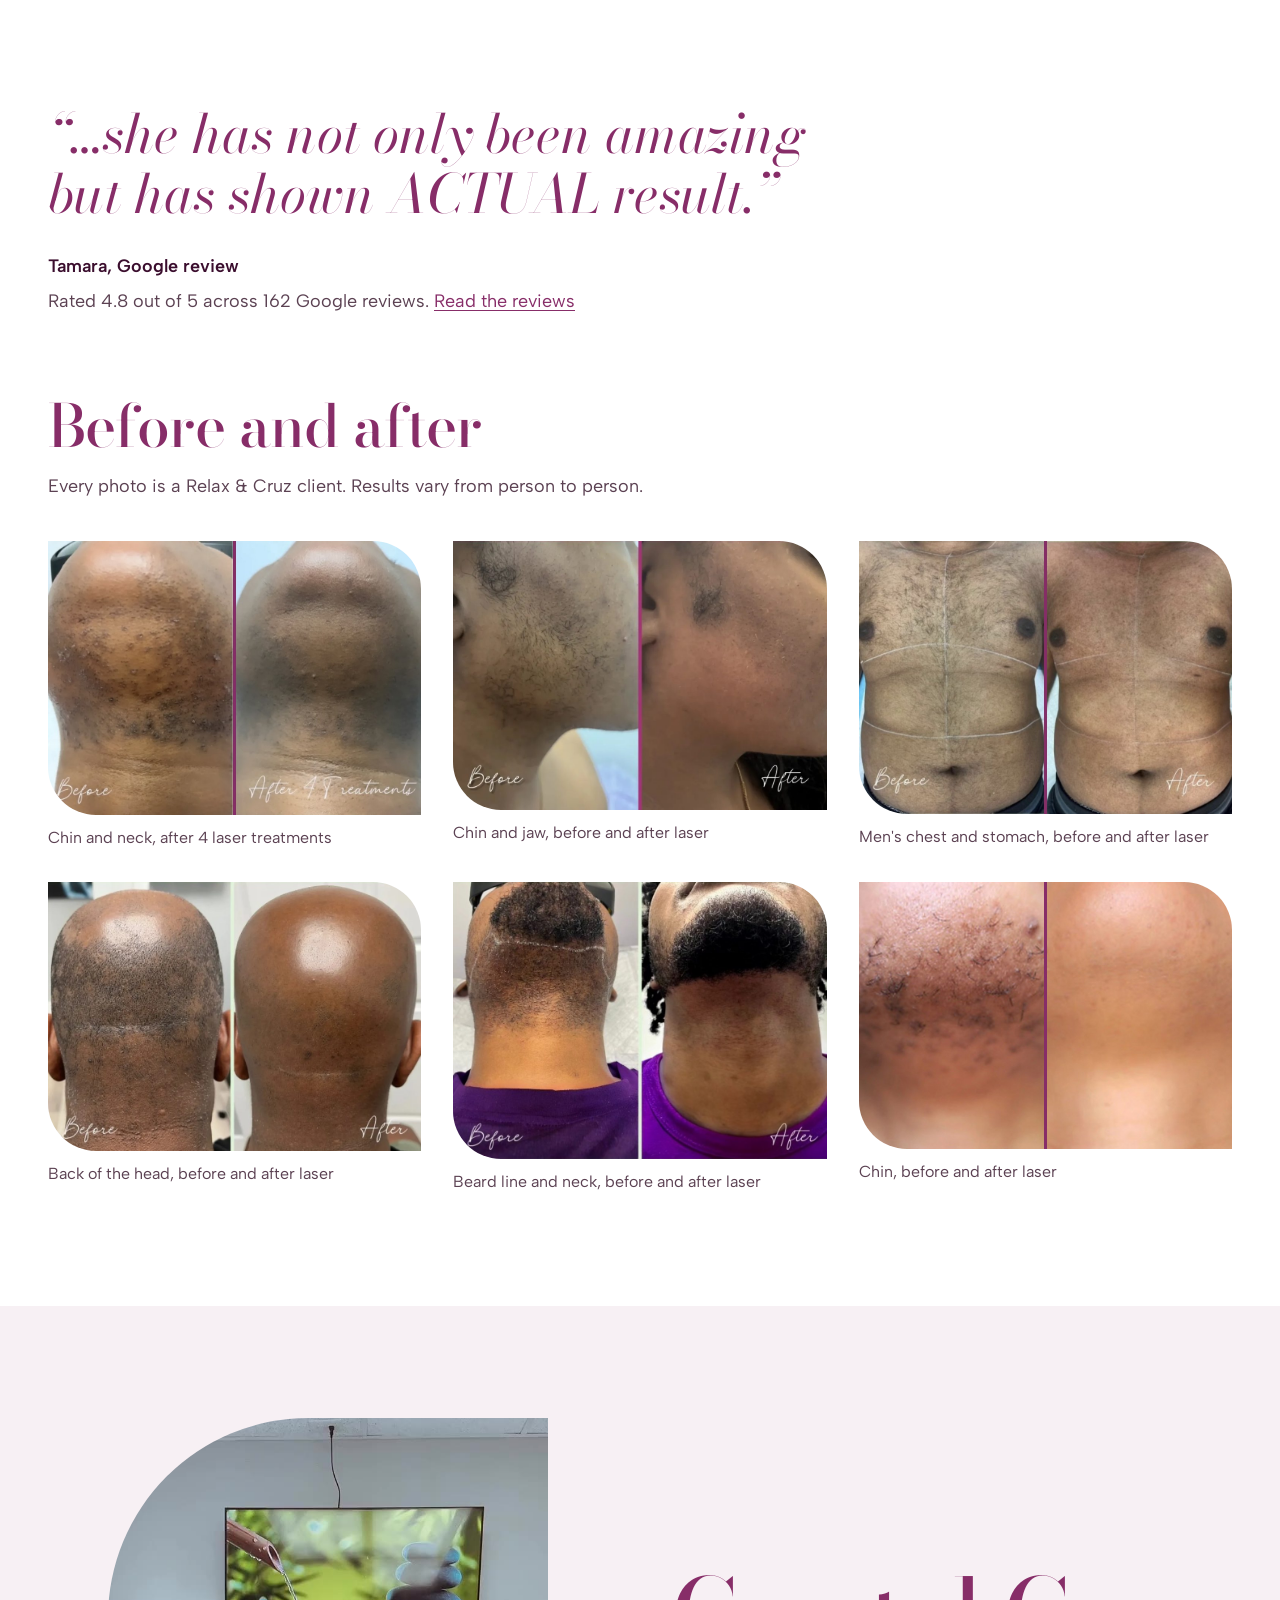
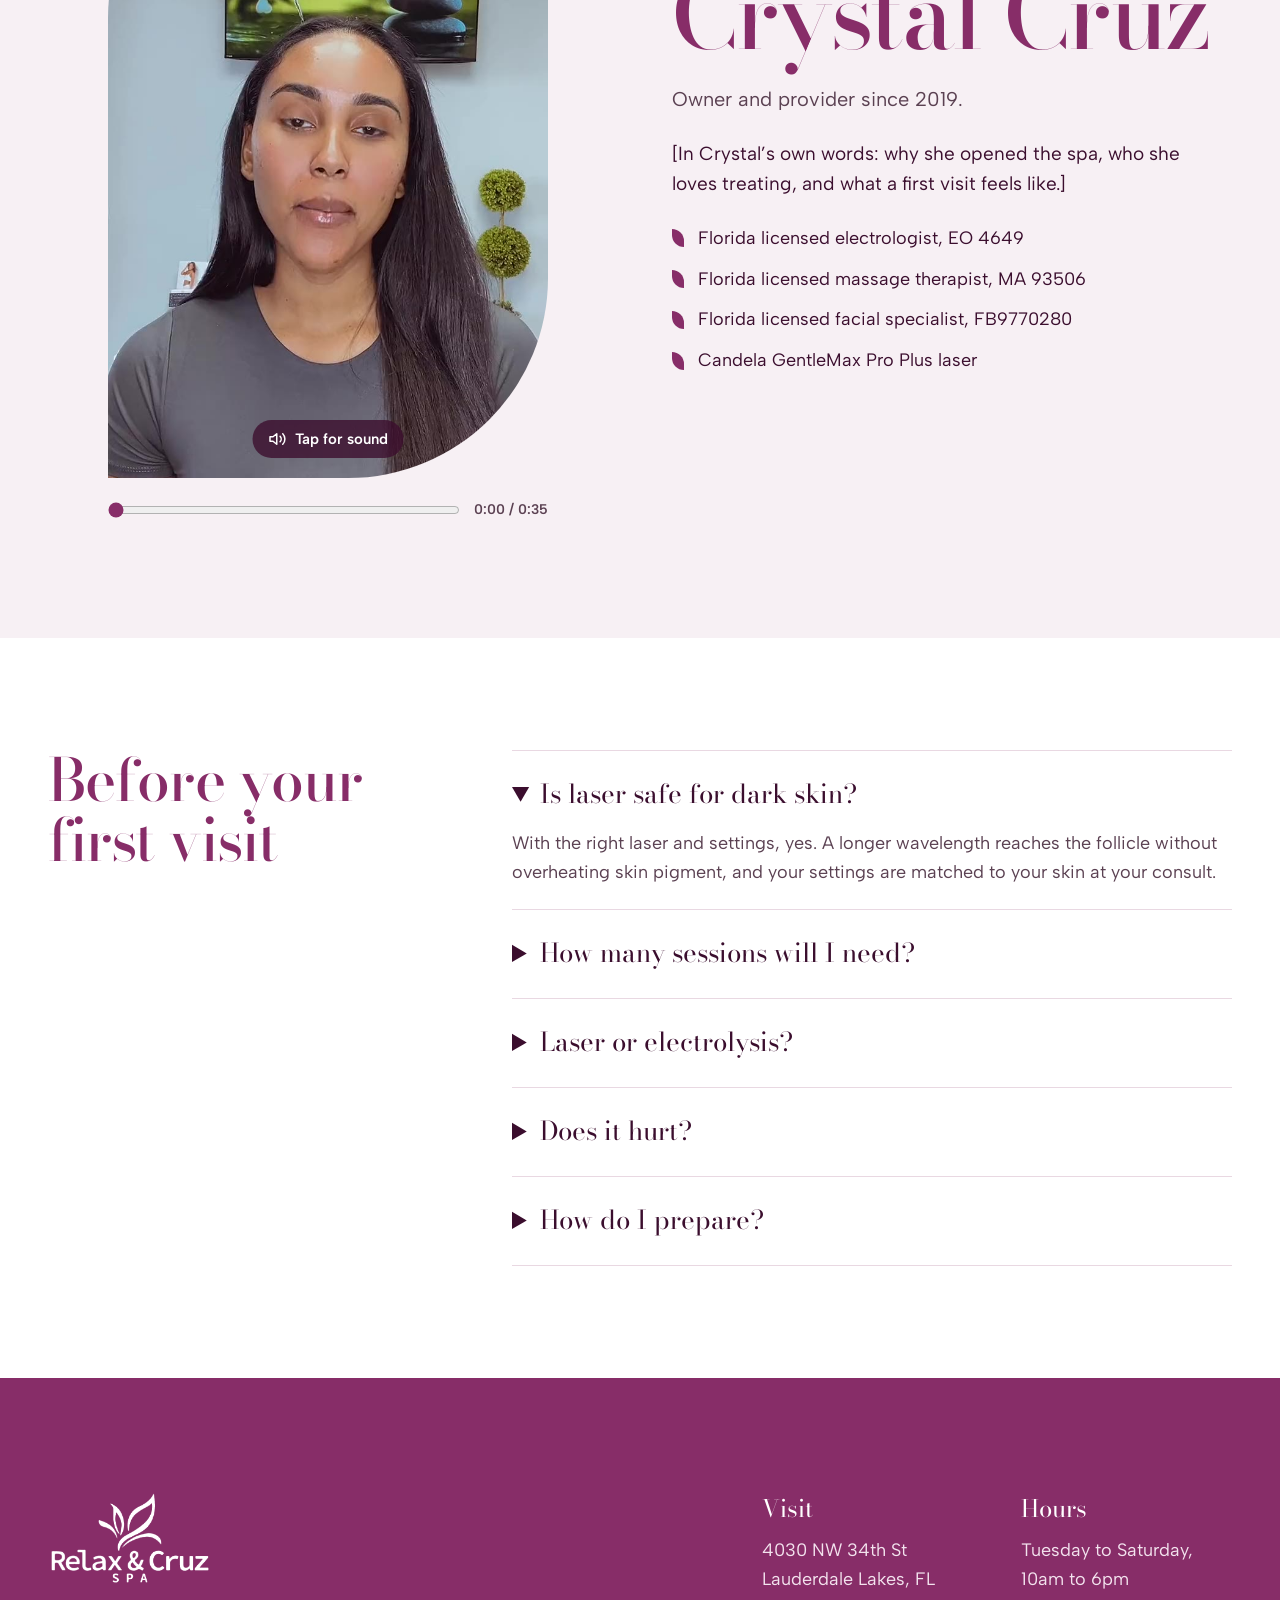
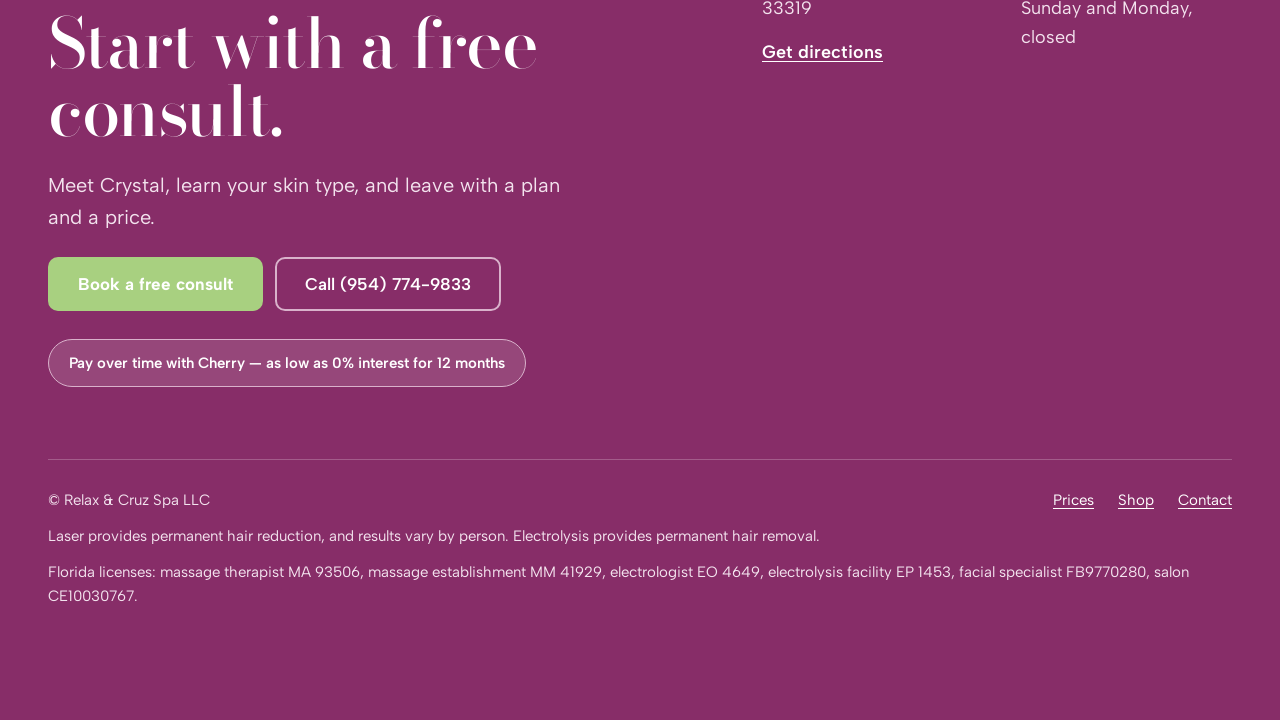
==== commit f00eb4b4: "Price finder: split Upper lip and Chin into separate areas; drop happy trail from the full face size" ====
--- a/index.html
+++ b/index.html
@@ -268,7 +268,7 @@
         <div class="stack-sm" style="gap:8px">
           <h3 class="h3" data-f="name">Underarms</h3>
           <p class="tier" data-f="tier">Small area</p>
-          <p class="muted" style="font-size:16px">This size covers <span data-f="covers">the full face, basic bikini, underarms, areola or happy trail</span>.</p>
+          <p class="muted" style="font-size:16px">This size covers <span data-f="covers">the full face, basic bikini, underarms or areola</span>.</p>
         </div>
         <div class="prices">
           <div class="price-box"><span class="label">4 sessions</span><span class="amount" data-f="p4">$215</span></div>
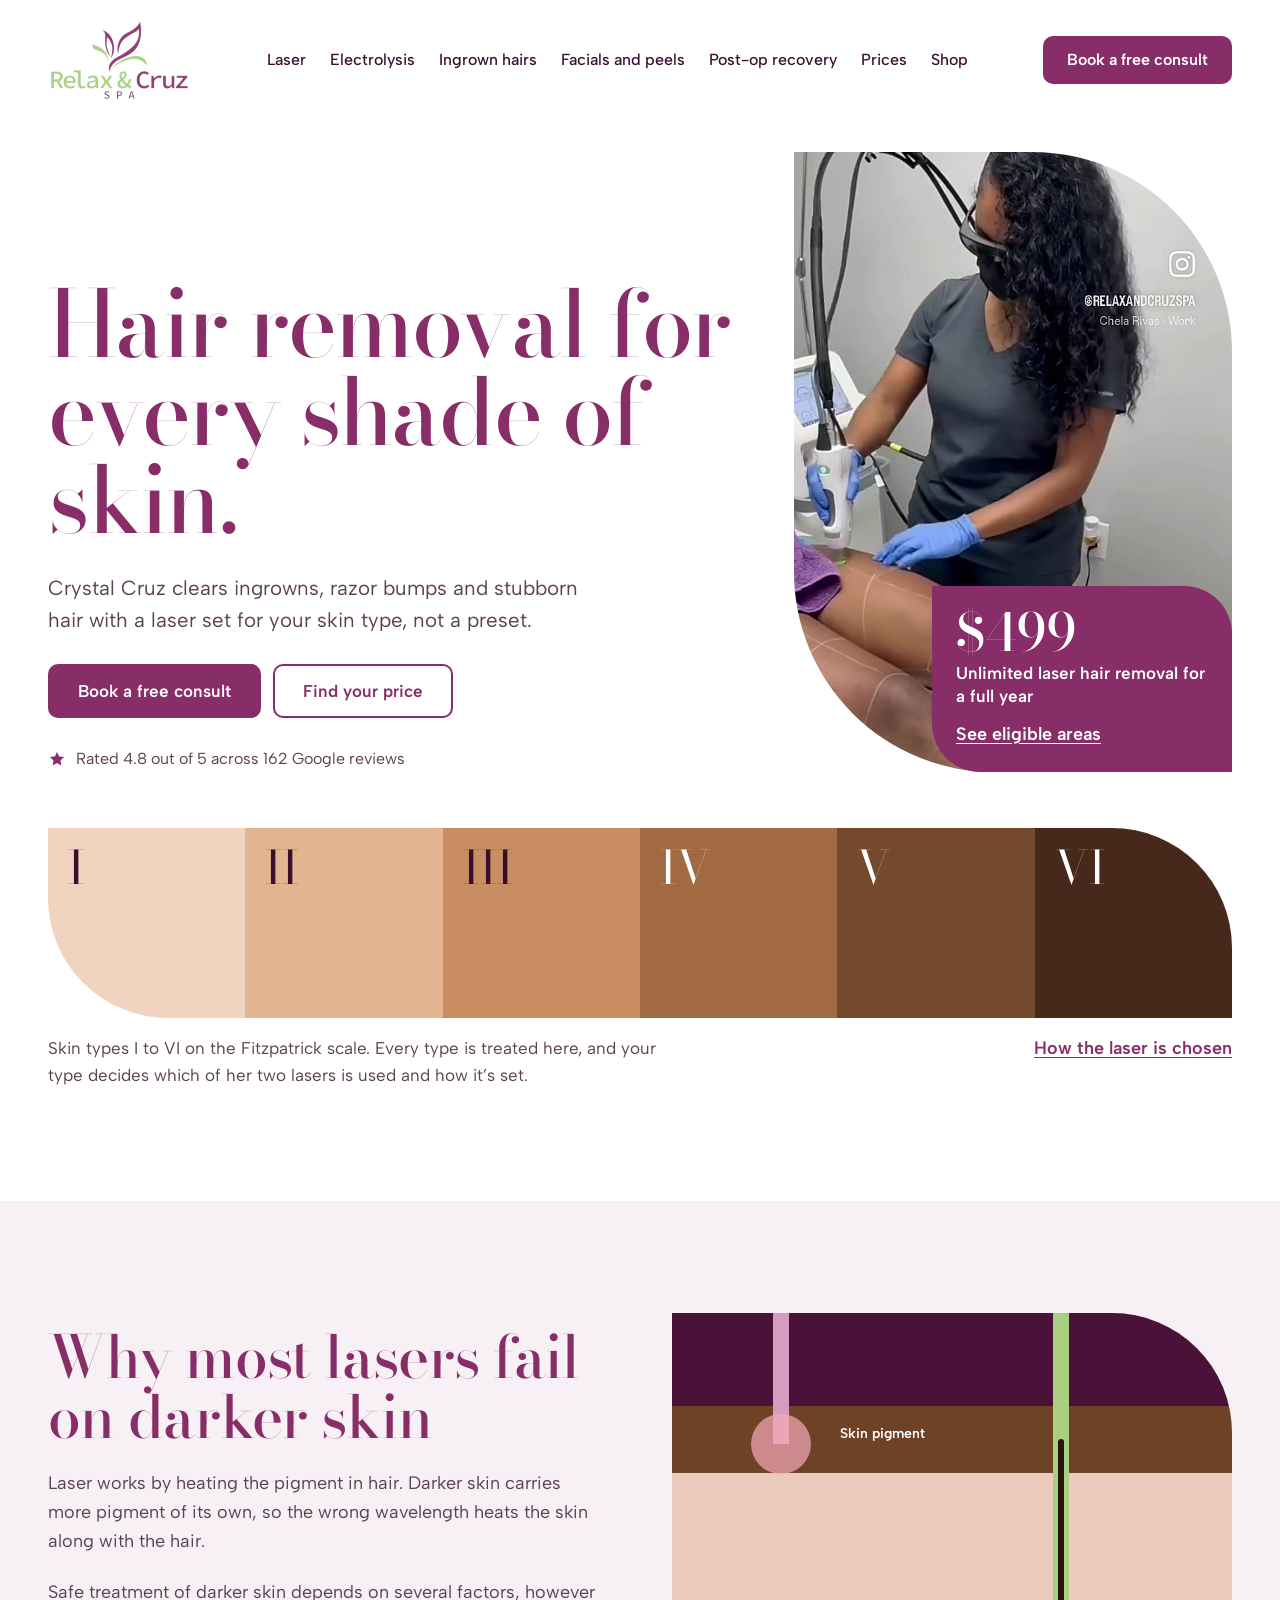
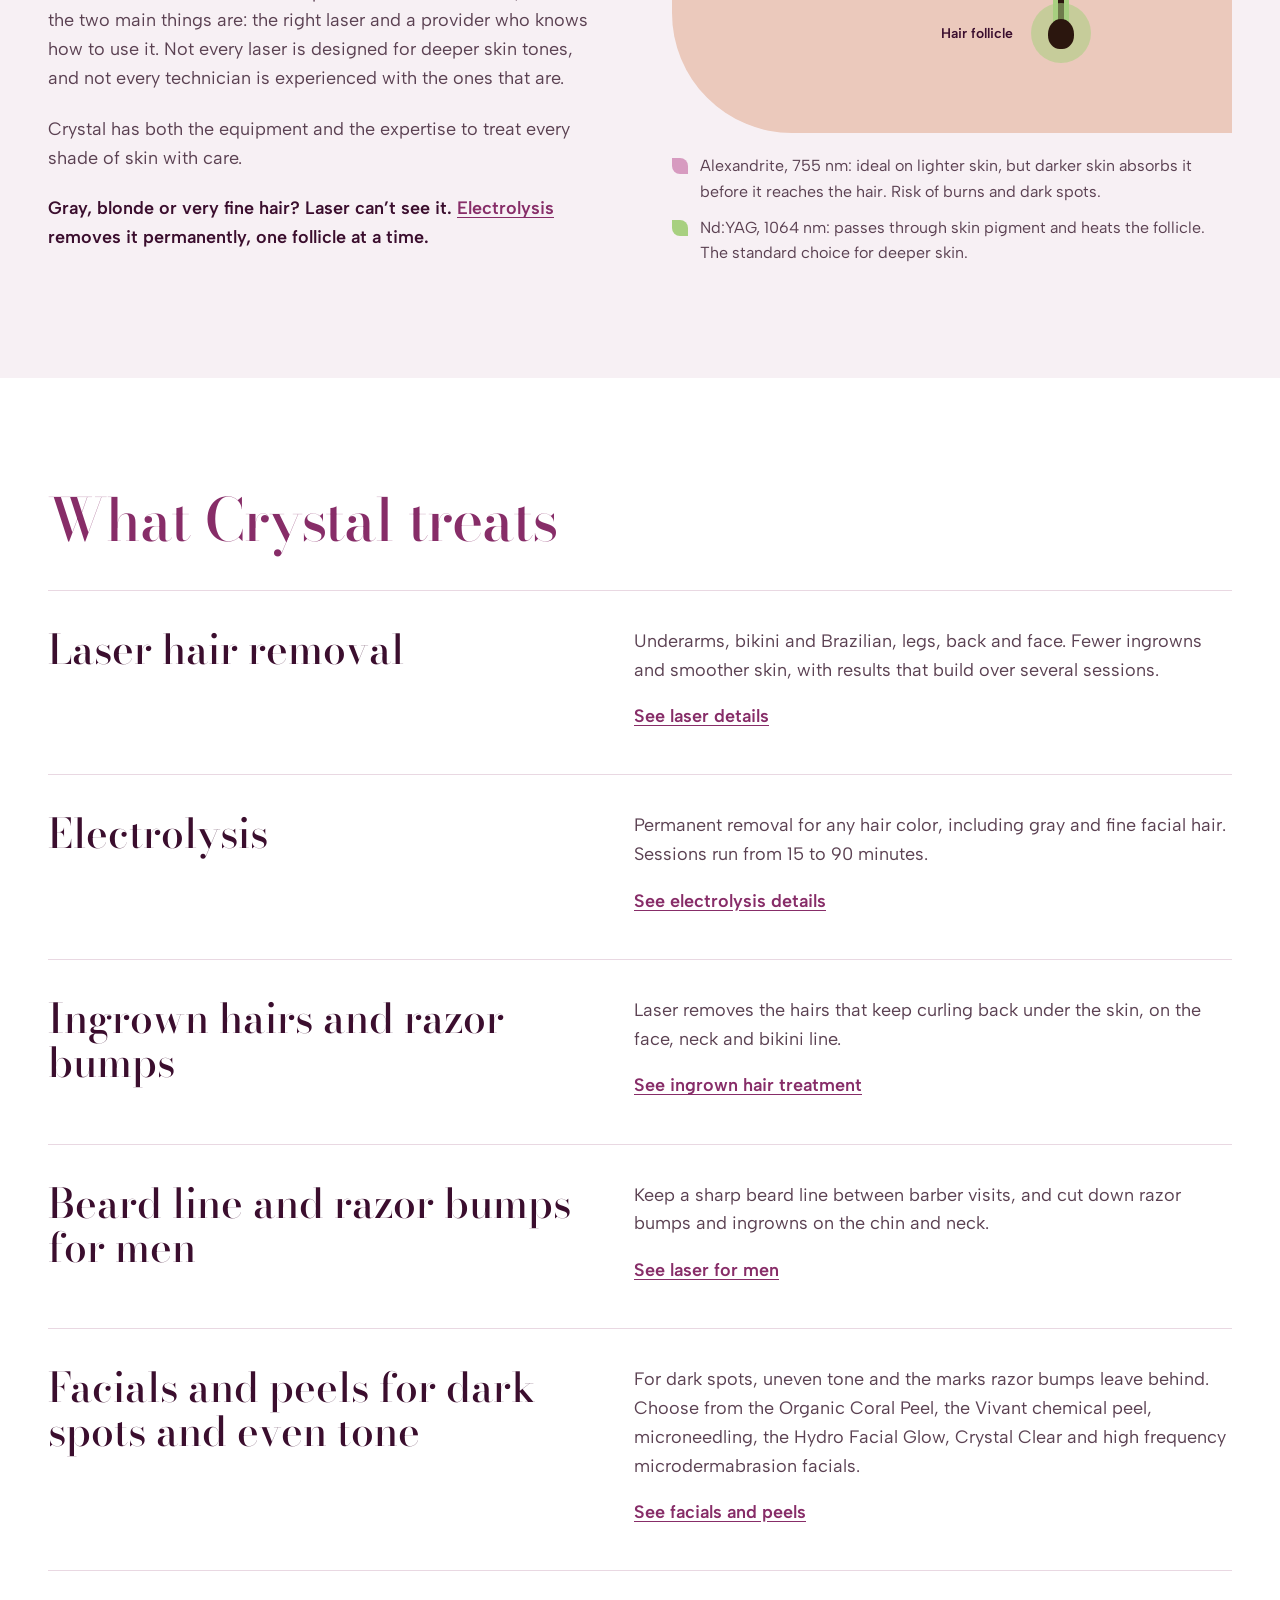
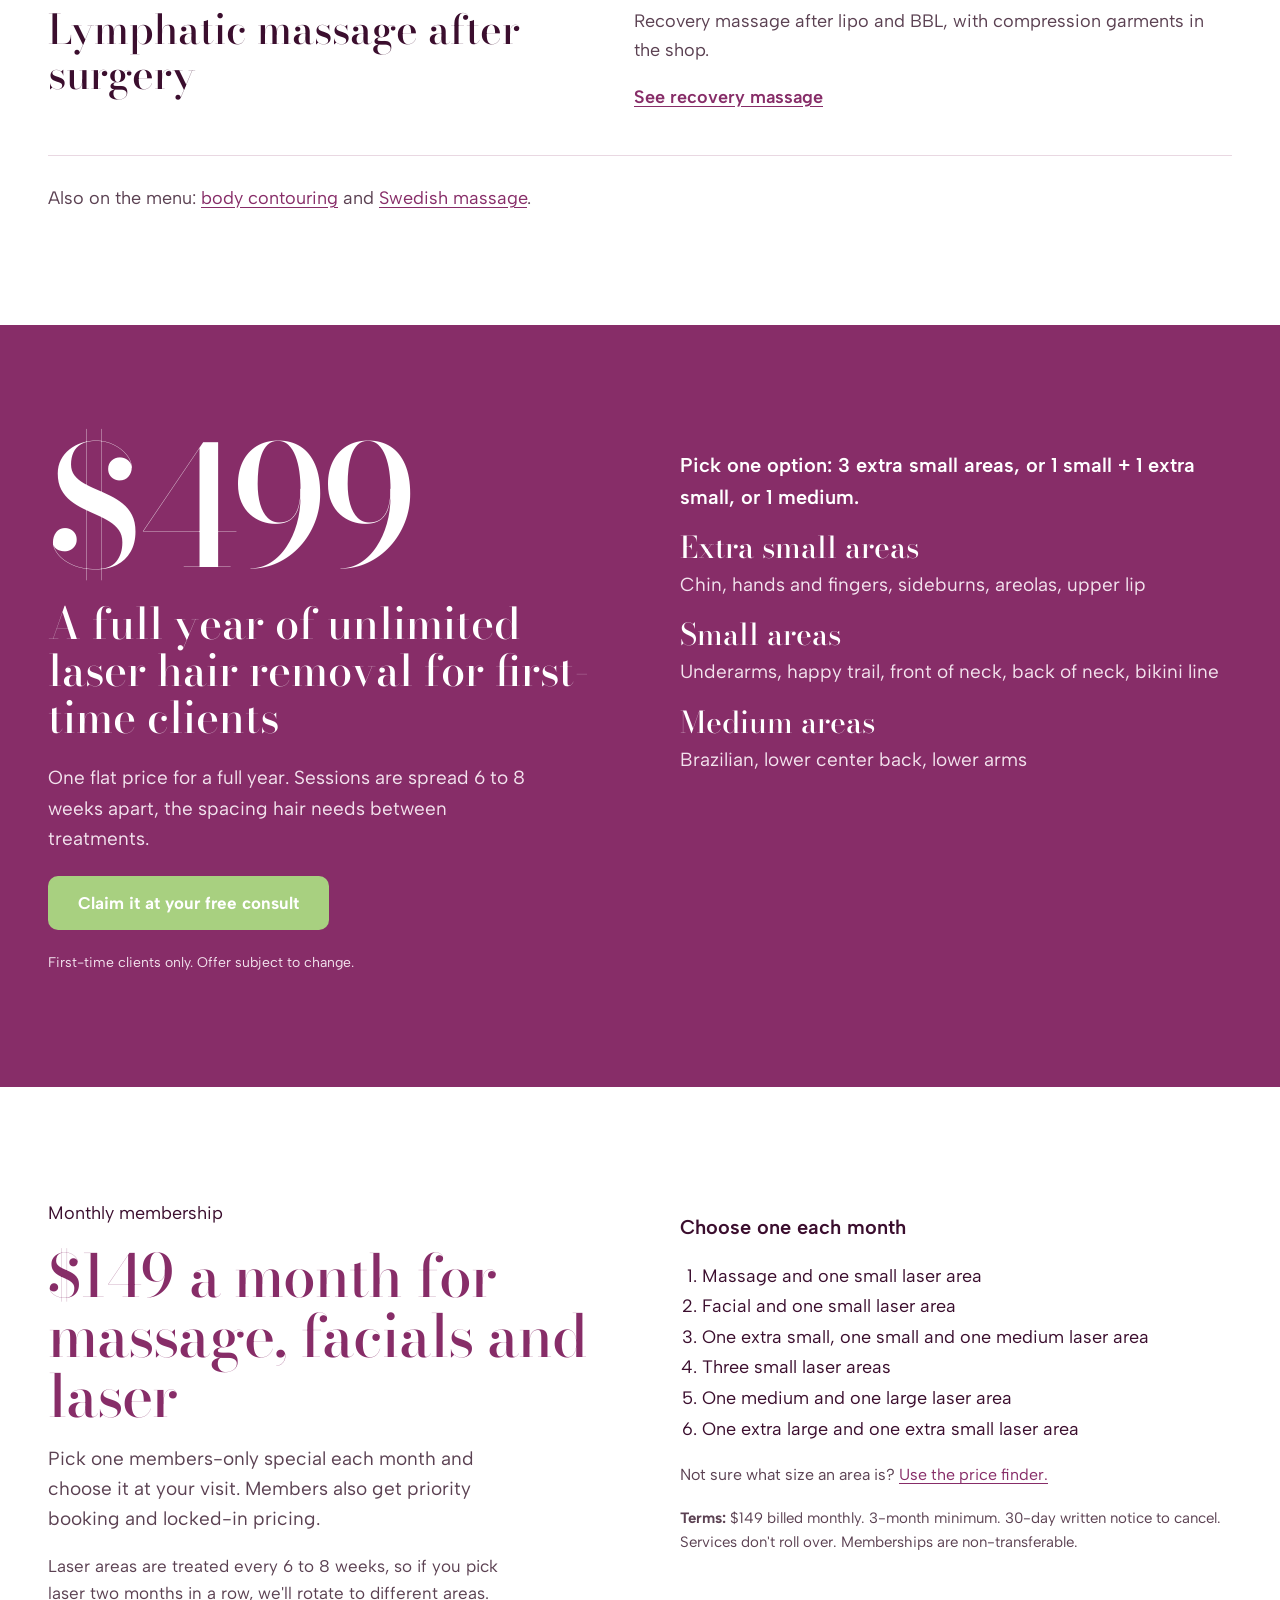
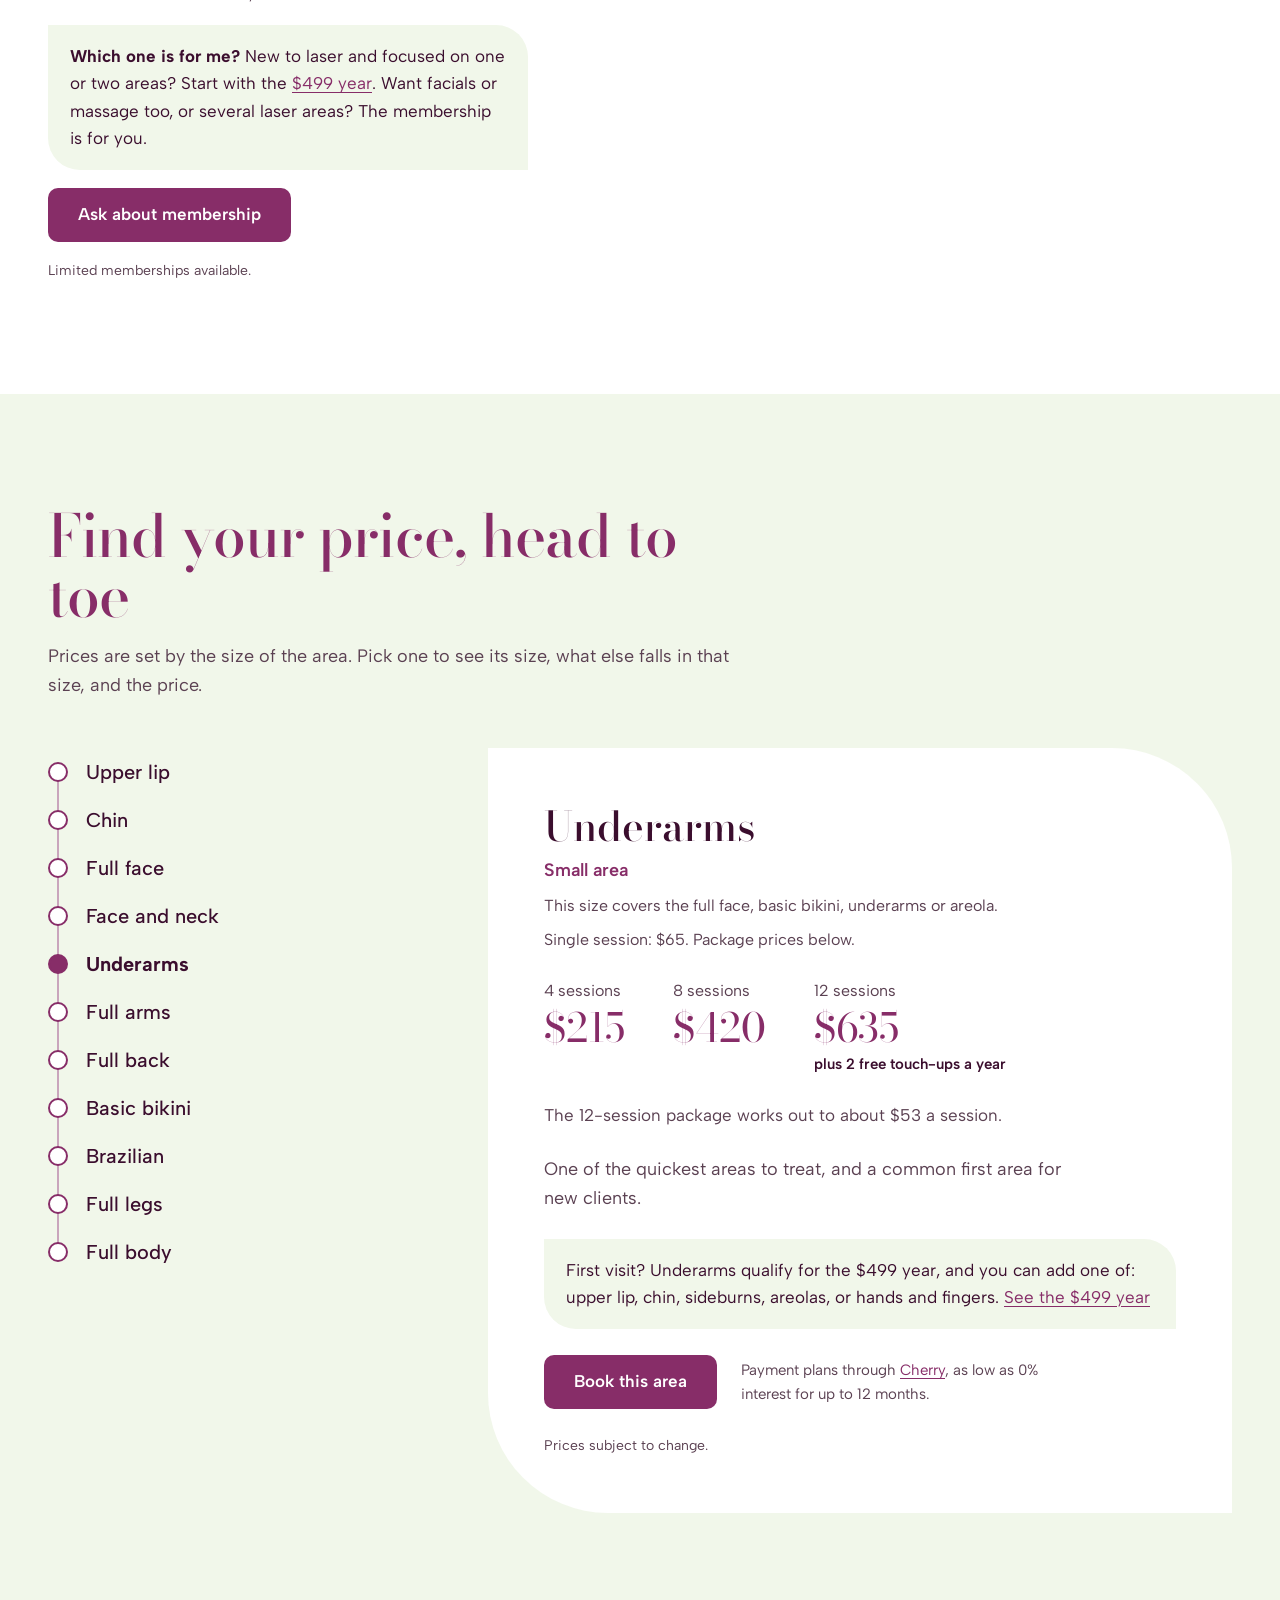
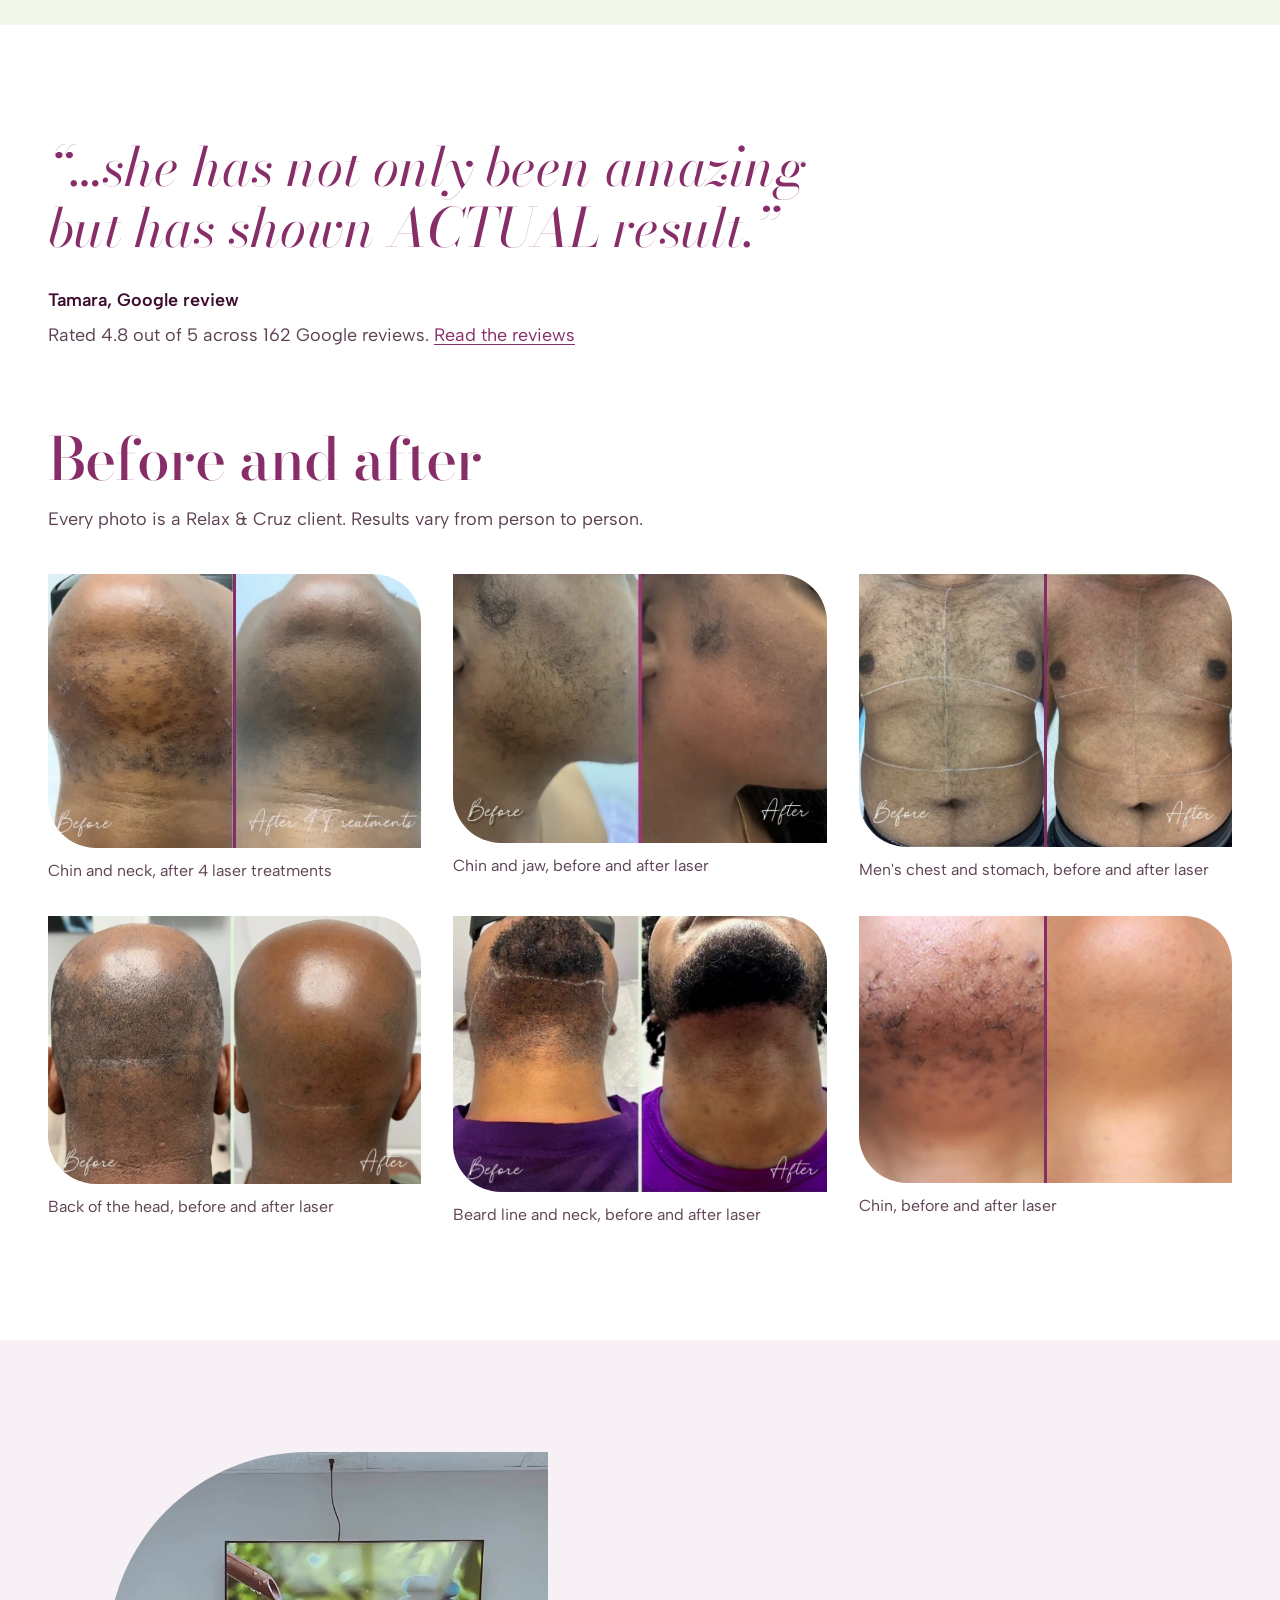
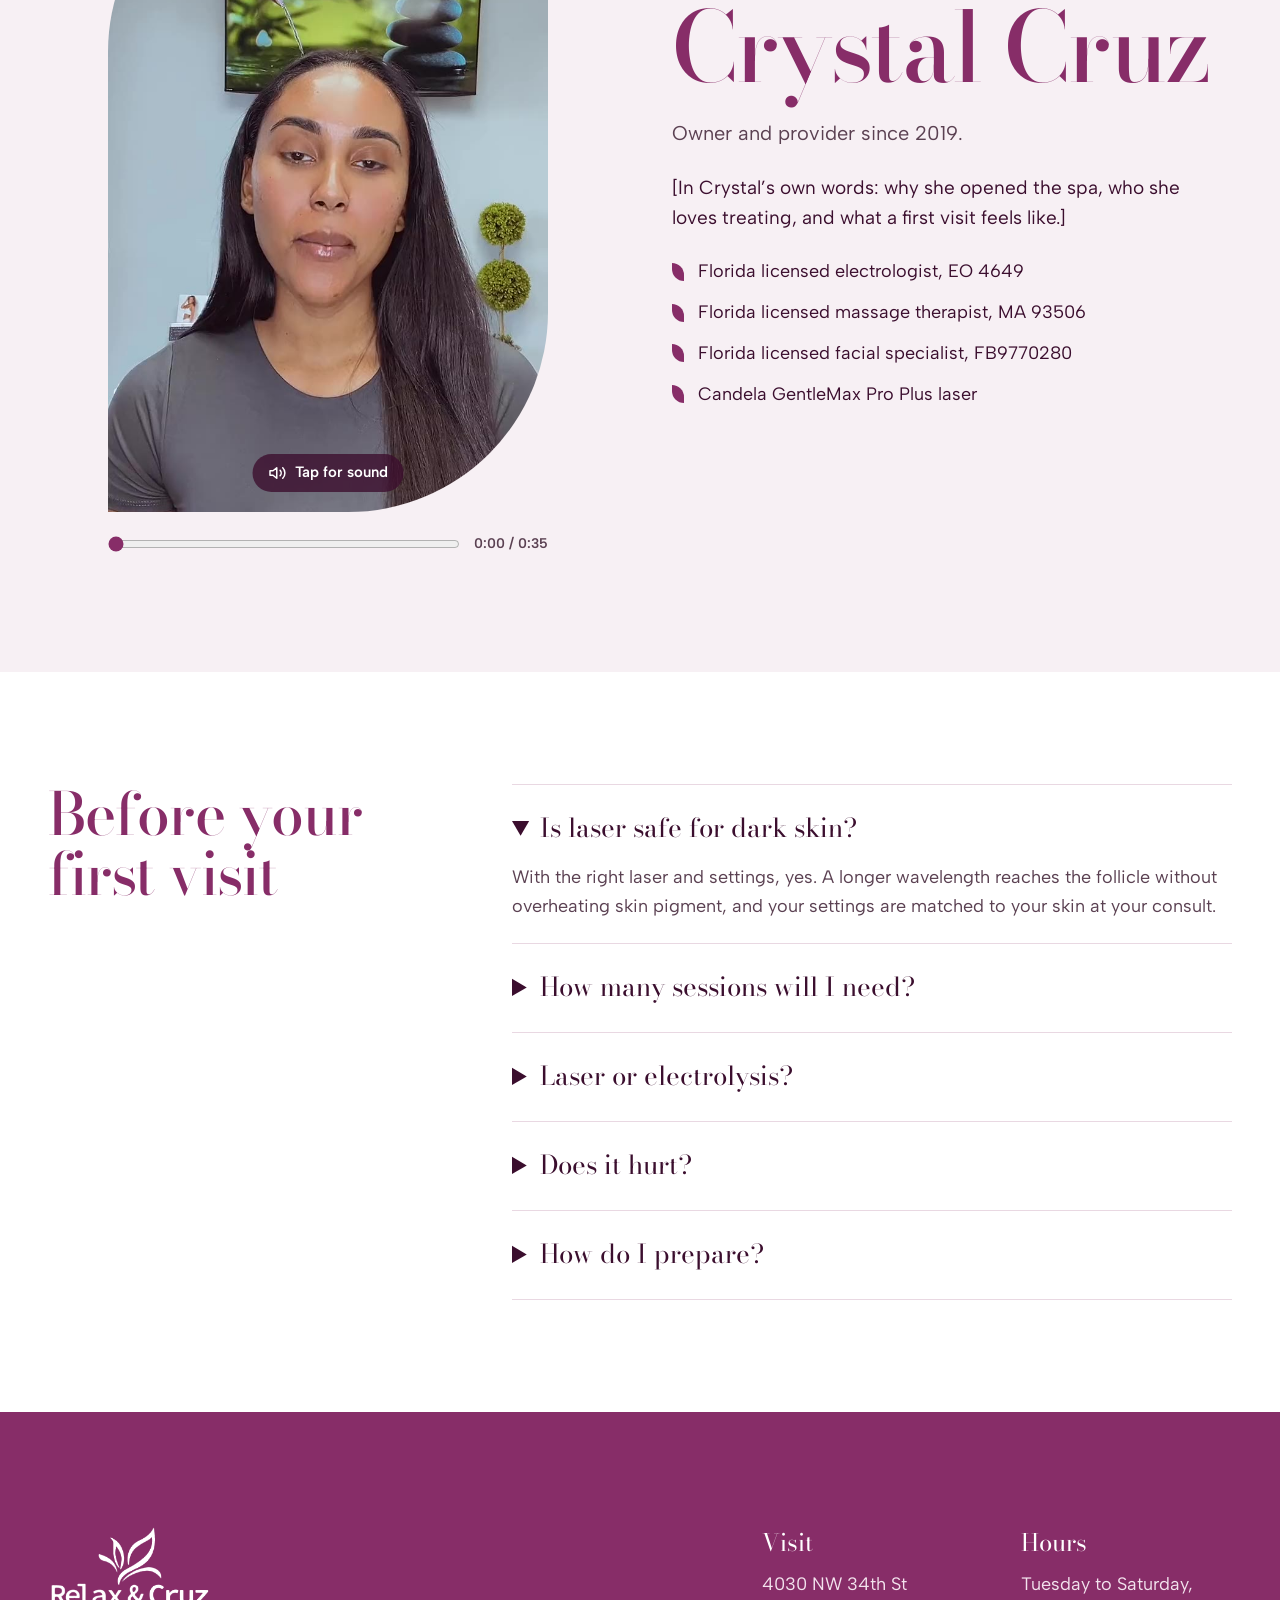
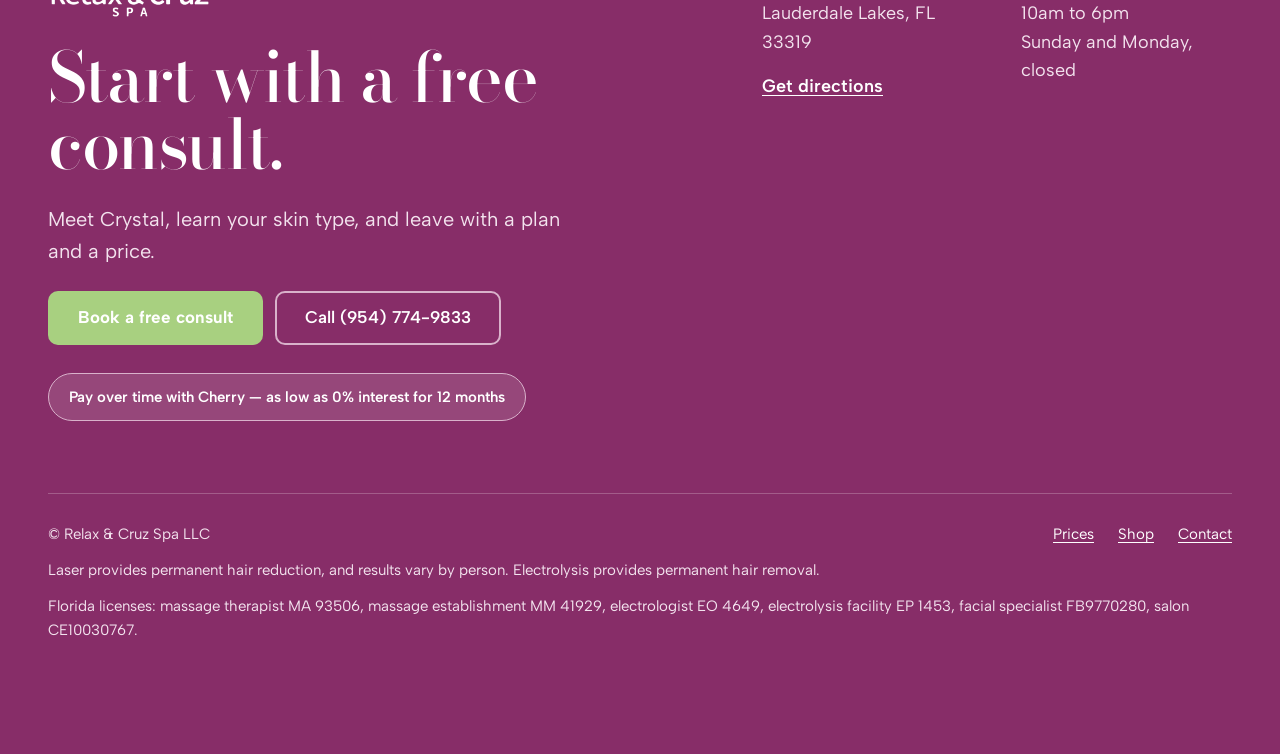
==== commit cf2c22b9: "Price finder: show single-session laser price per area, from the brochure Co-Authored-By: Claude Opu" ====
--- a/index.html
+++ b/index.html
@@ -269,6 +269,7 @@
           <h3 class="h3" data-f="name">Underarms</h3>
           <p class="tier" data-f="tier">Small area</p>
           <p class="muted" style="font-size:16px">This size covers <span data-f="covers">the full face, basic bikini, underarms or areola</span>.</p>
+          <p class="muted" style="font-size:16px">Single session: <span data-f="single">$65</span>. Package prices below.</p>
         </div>
         <div class="prices">
           <div class="price-box"><span class="label">4 sessions</span><span class="amount" data-f="p4">$215</span></div>
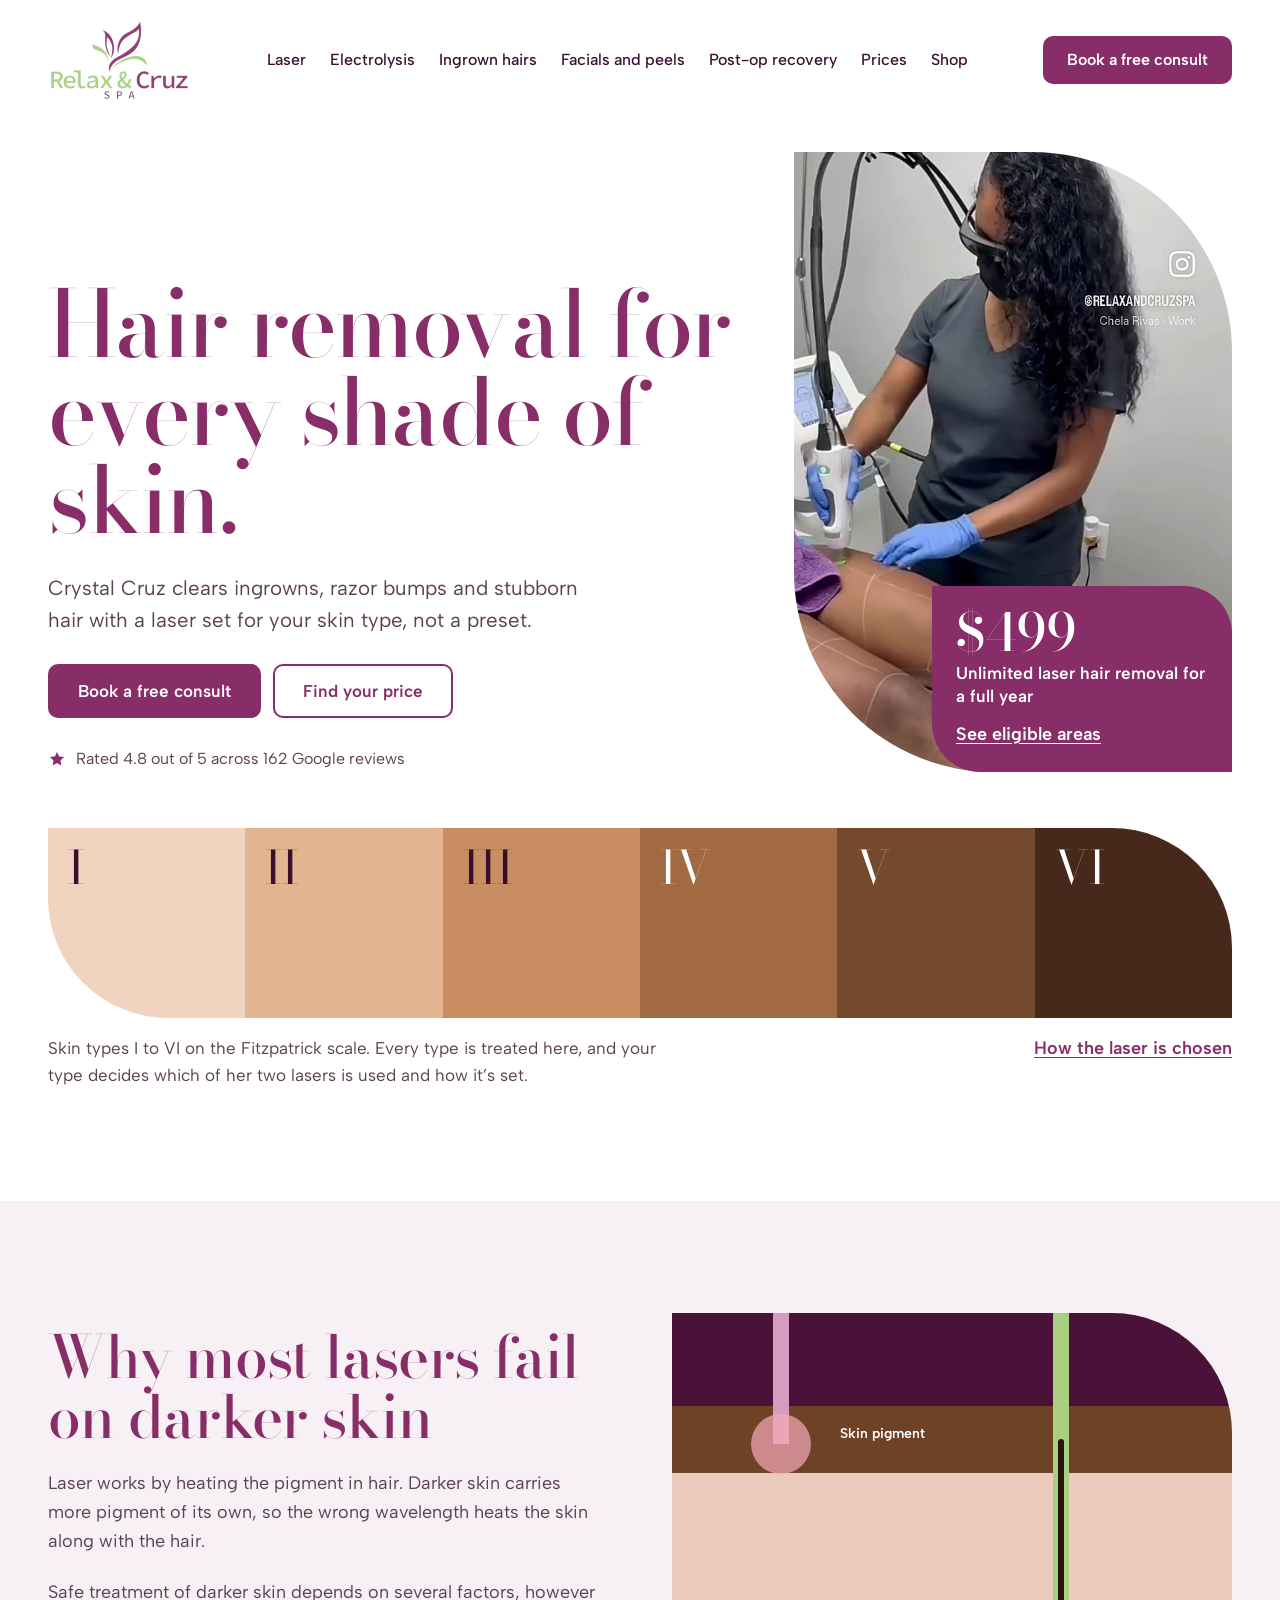
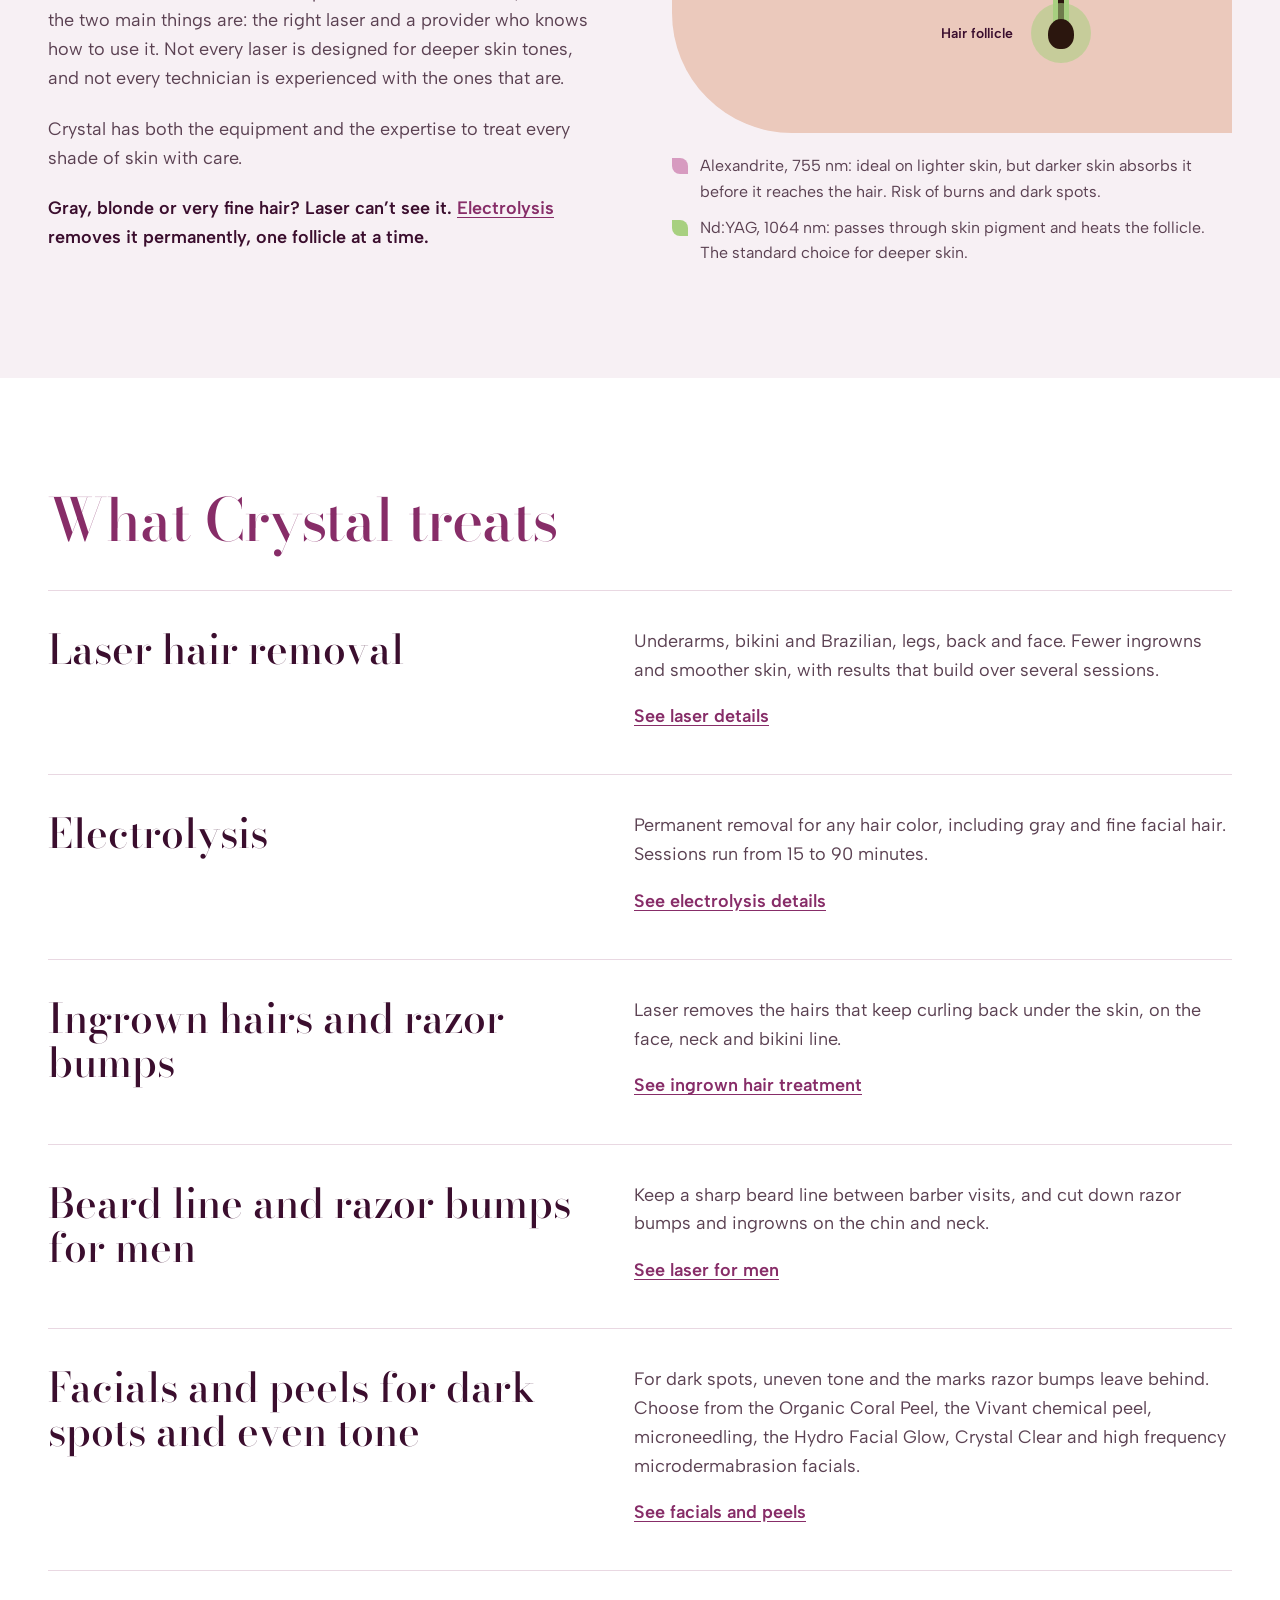
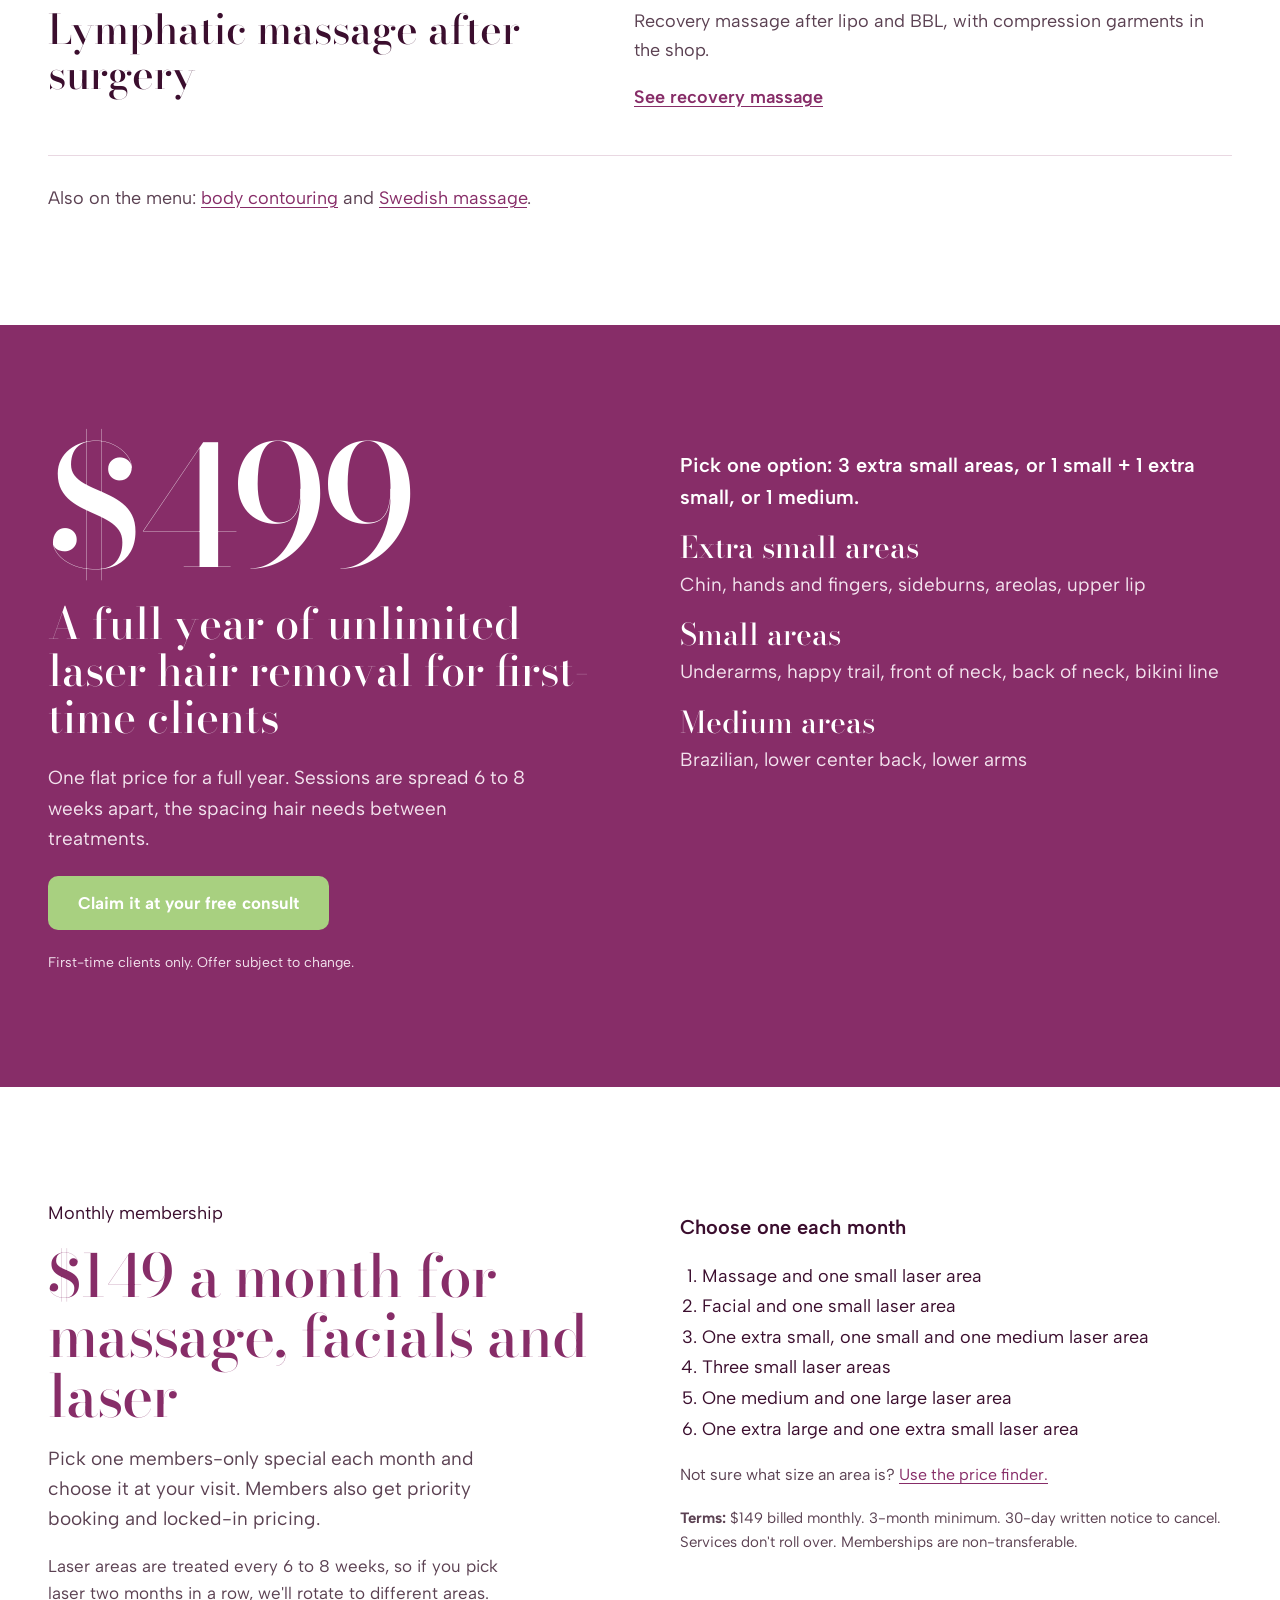
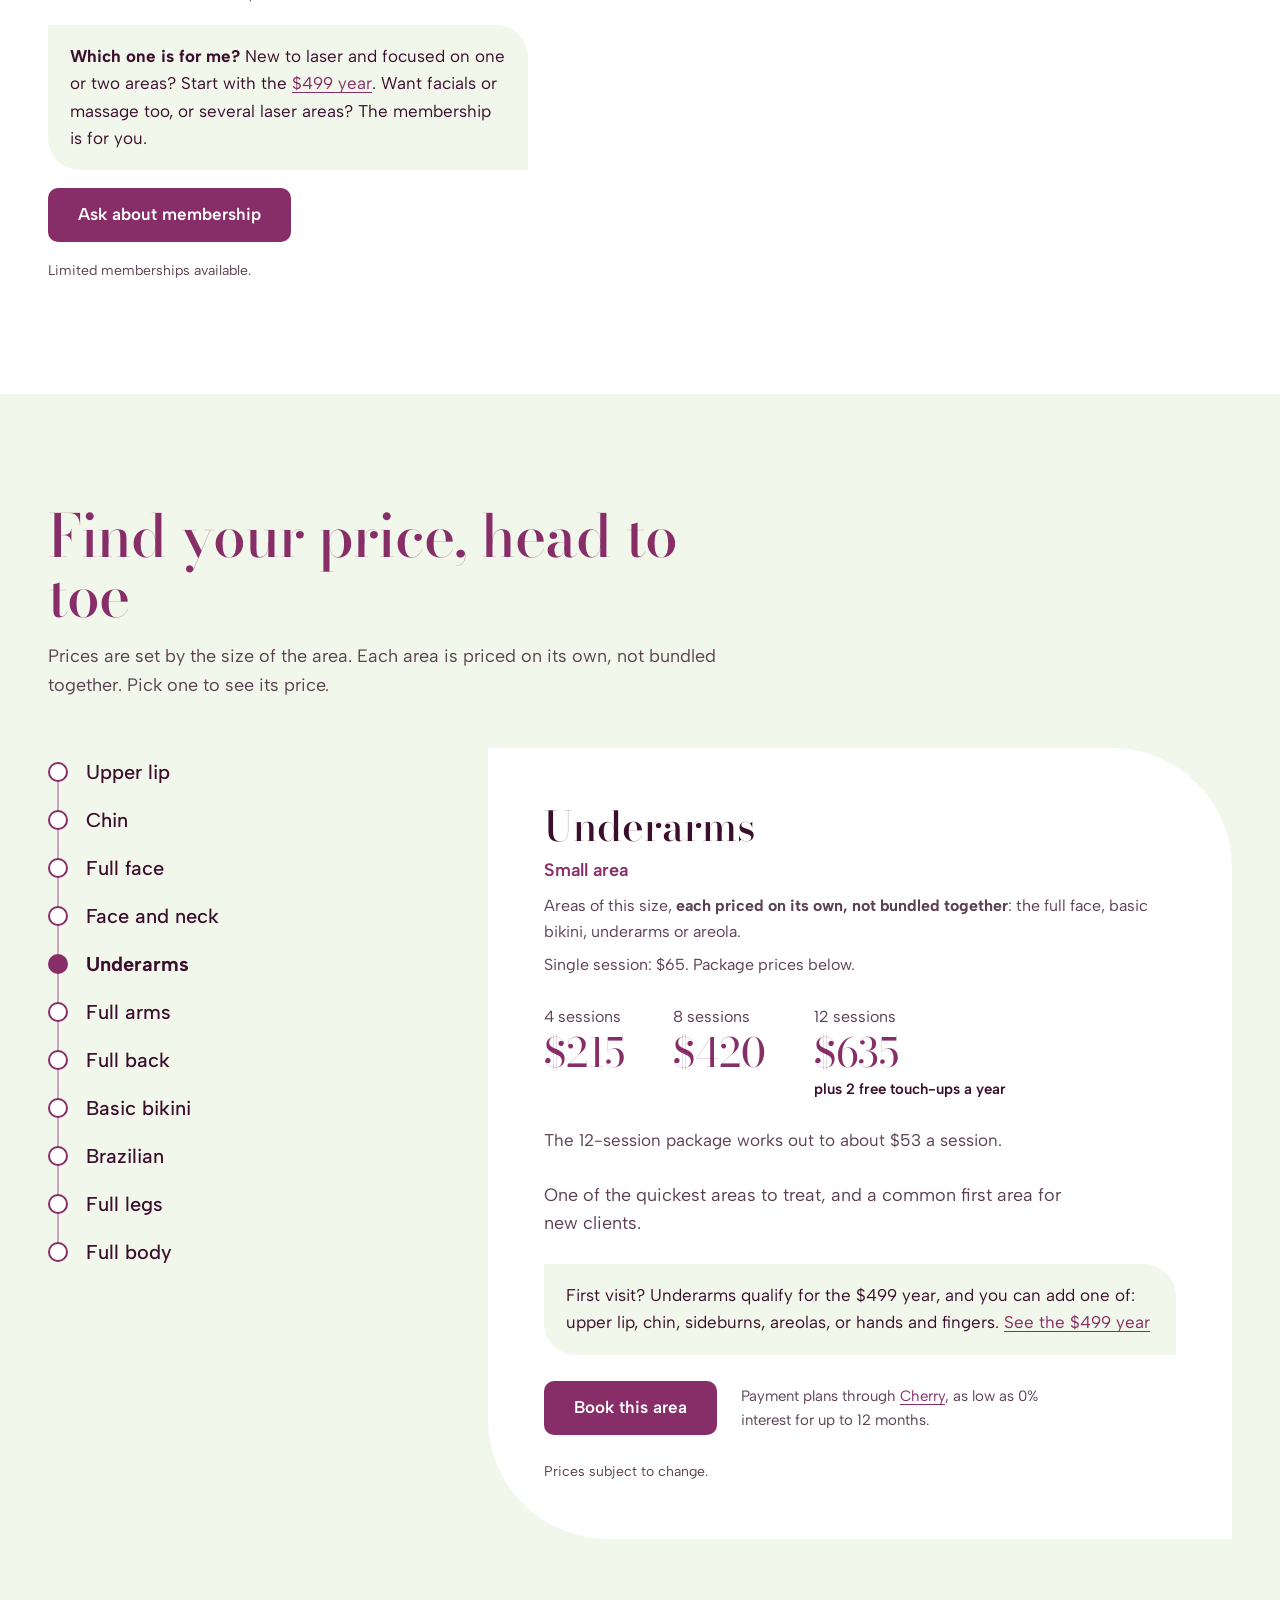
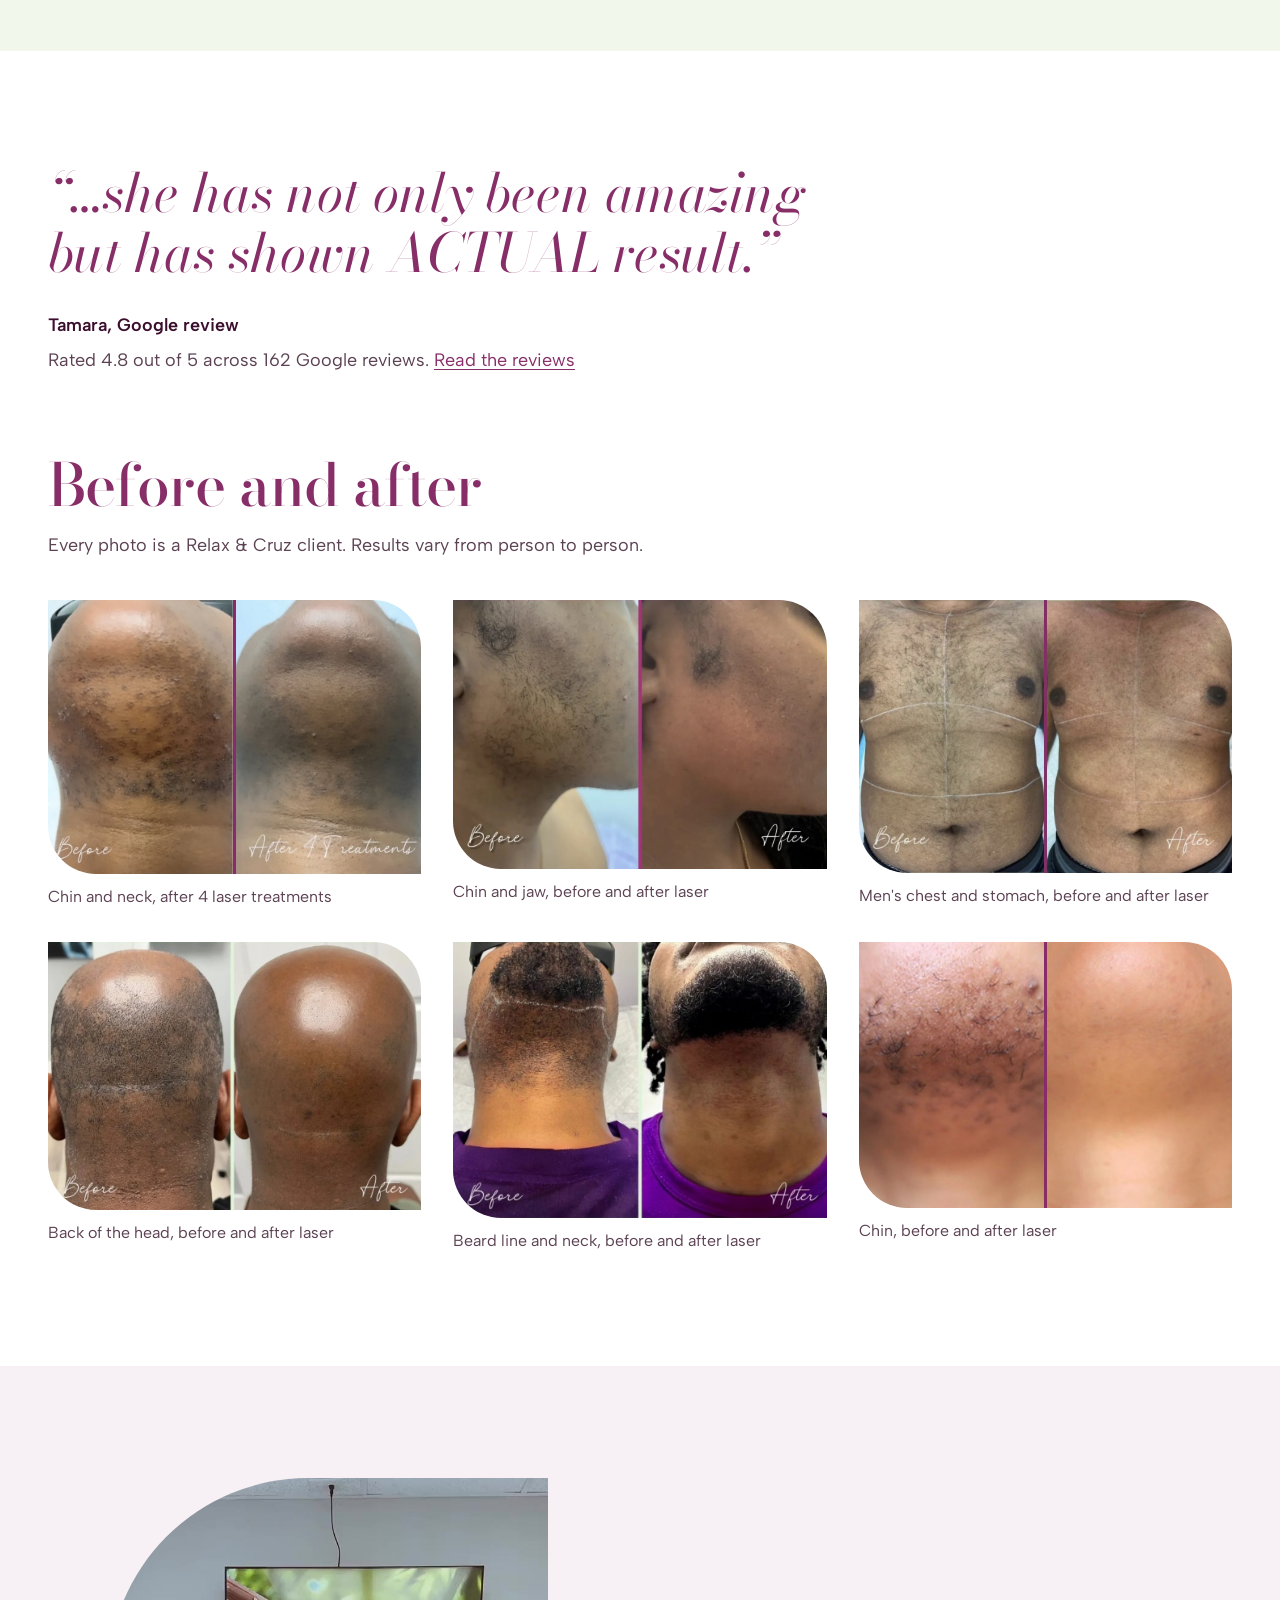
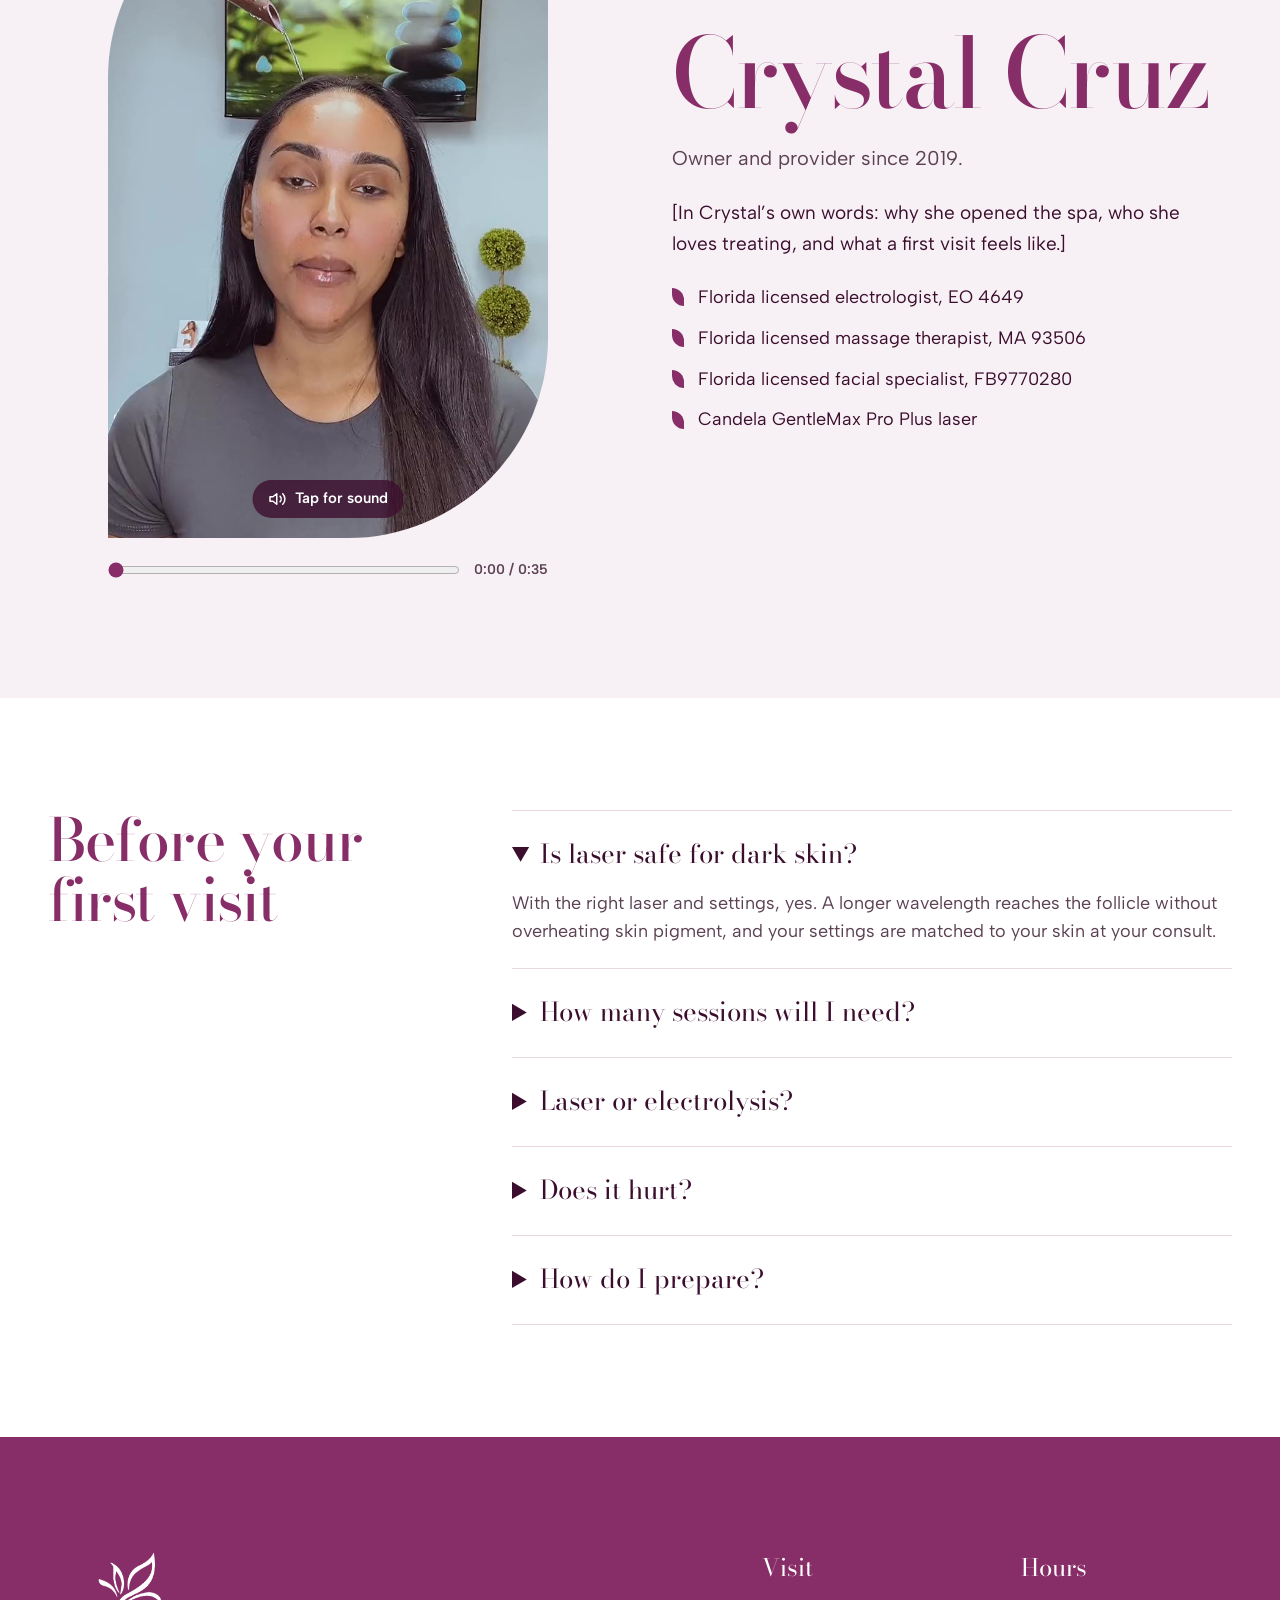
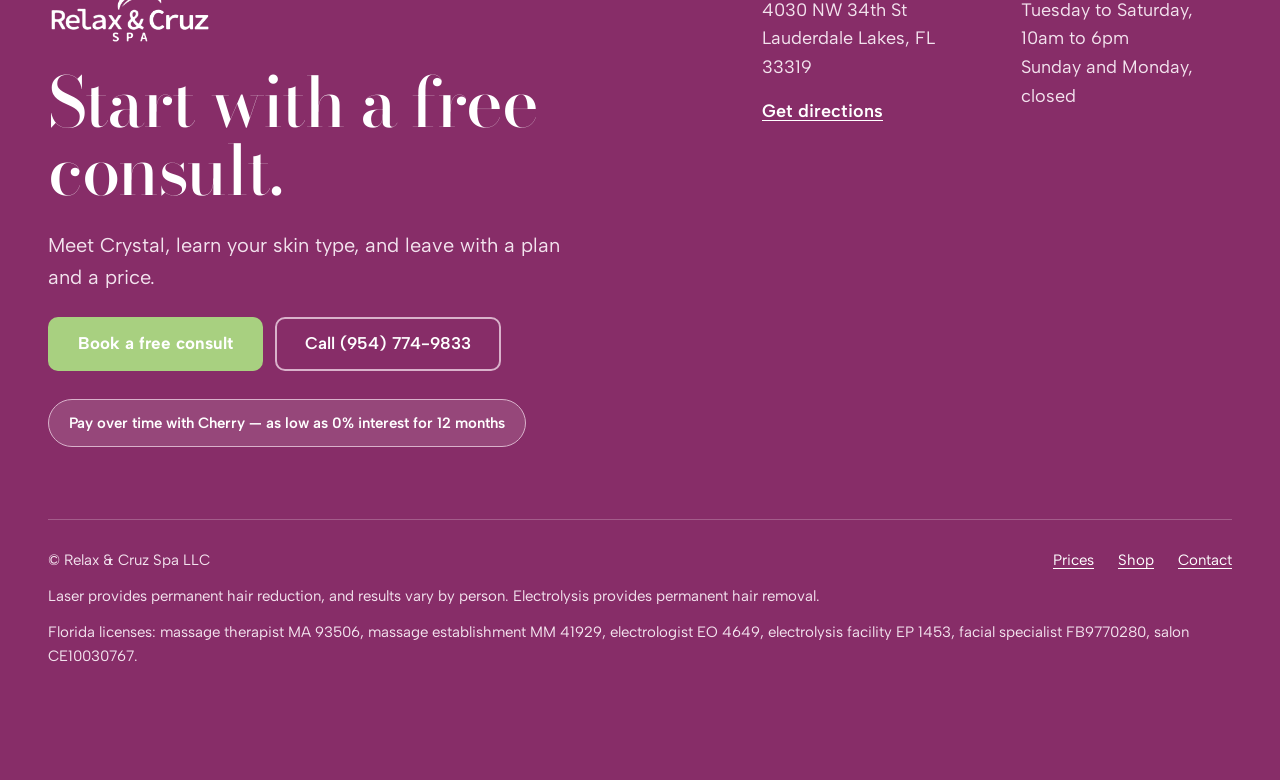
==== commit 838501b4: "Price finder: make clear each area is priced on its own, not bundled by size Co-Authored-By: Claude " ====
--- a/index.html
+++ b/index.html
@@ -257,7 +257,7 @@
   <div class="wrap">
     <div class="stack" style="gap:16px; max-width:720px">
       <h2 class="h2">Find your price, head to toe</h2>
-      <p class="muted">Prices are set by the size of the area. Pick one to see its size, what else falls in that size, and the price.</p>
+      <p class="muted">Prices are set by the size of the area. Each area is priced on its own, not bundled together. Pick one to see its price.</p>
     </div>
     <div class="finder">
       <ul class="finder-list" id="area-list" aria-label="Body areas">
@@ -268,7 +268,7 @@
         <div class="stack-sm" style="gap:8px">
           <h3 class="h3" data-f="name">Underarms</h3>
           <p class="tier" data-f="tier">Small area</p>
-          <p class="muted" style="font-size:16px">This size covers <span data-f="covers">the full face, basic bikini, underarms or areola</span>.</p>
+          <p class="muted" style="font-size:16px">Areas of this size, <strong>each priced on its own, not bundled together</strong>: <span data-f="covers">the full face, basic bikini, underarms or areola</span>.</p>
           <p class="muted" style="font-size:16px">Single session: <span data-f="single">$65</span>. Package prices below.</p>
         </div>
         <div class="prices">
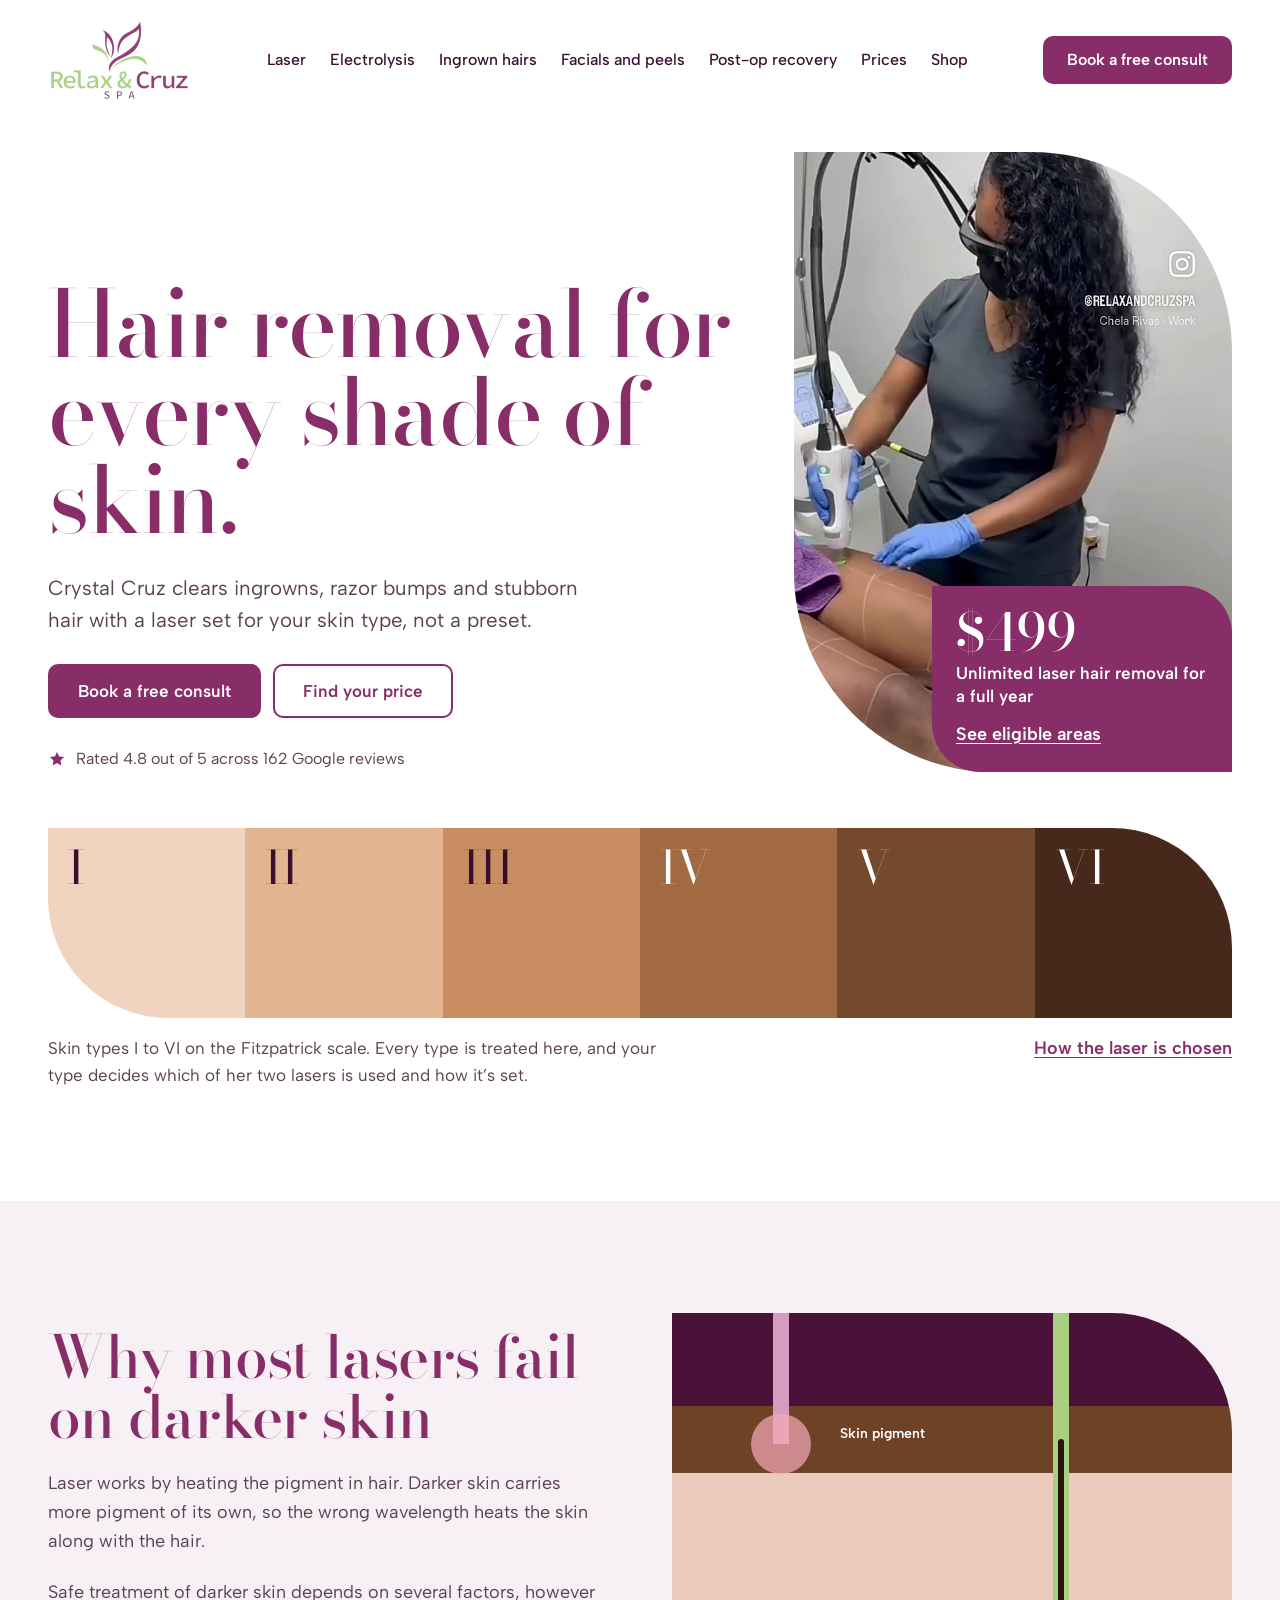
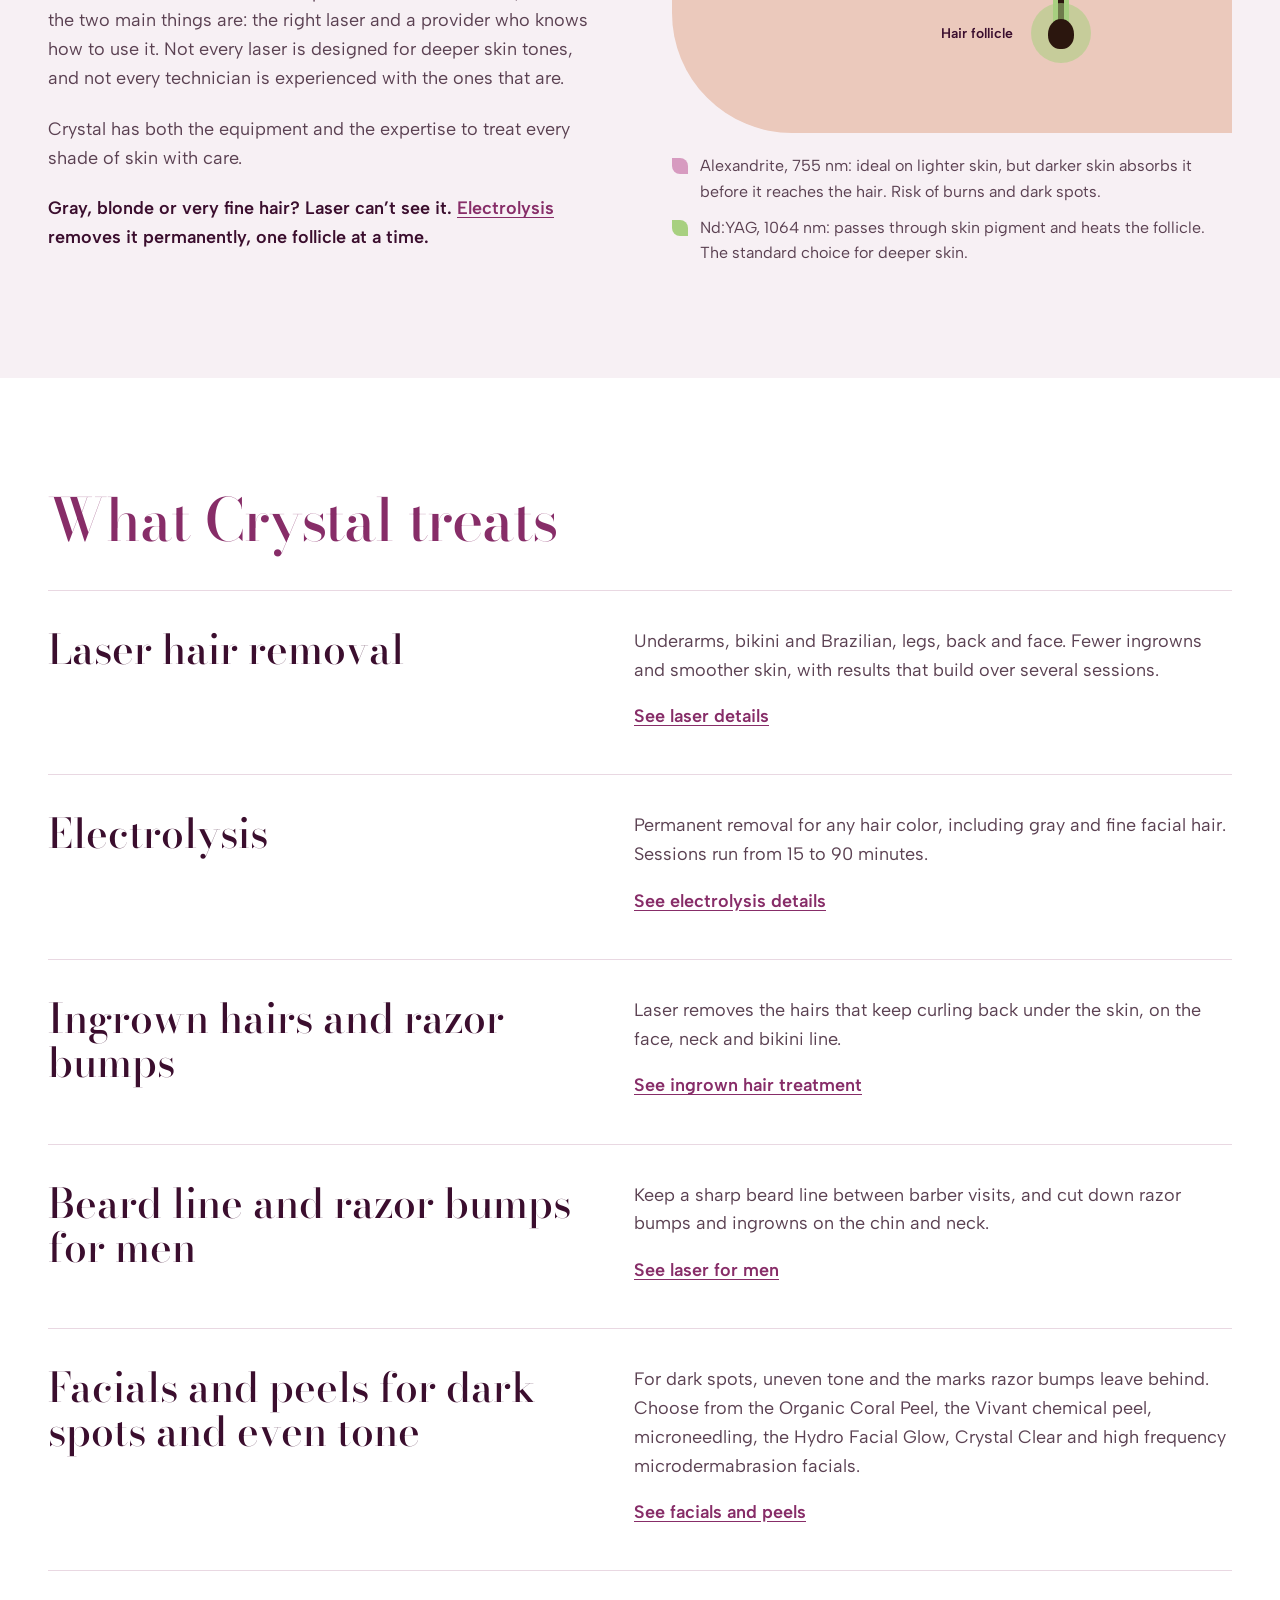
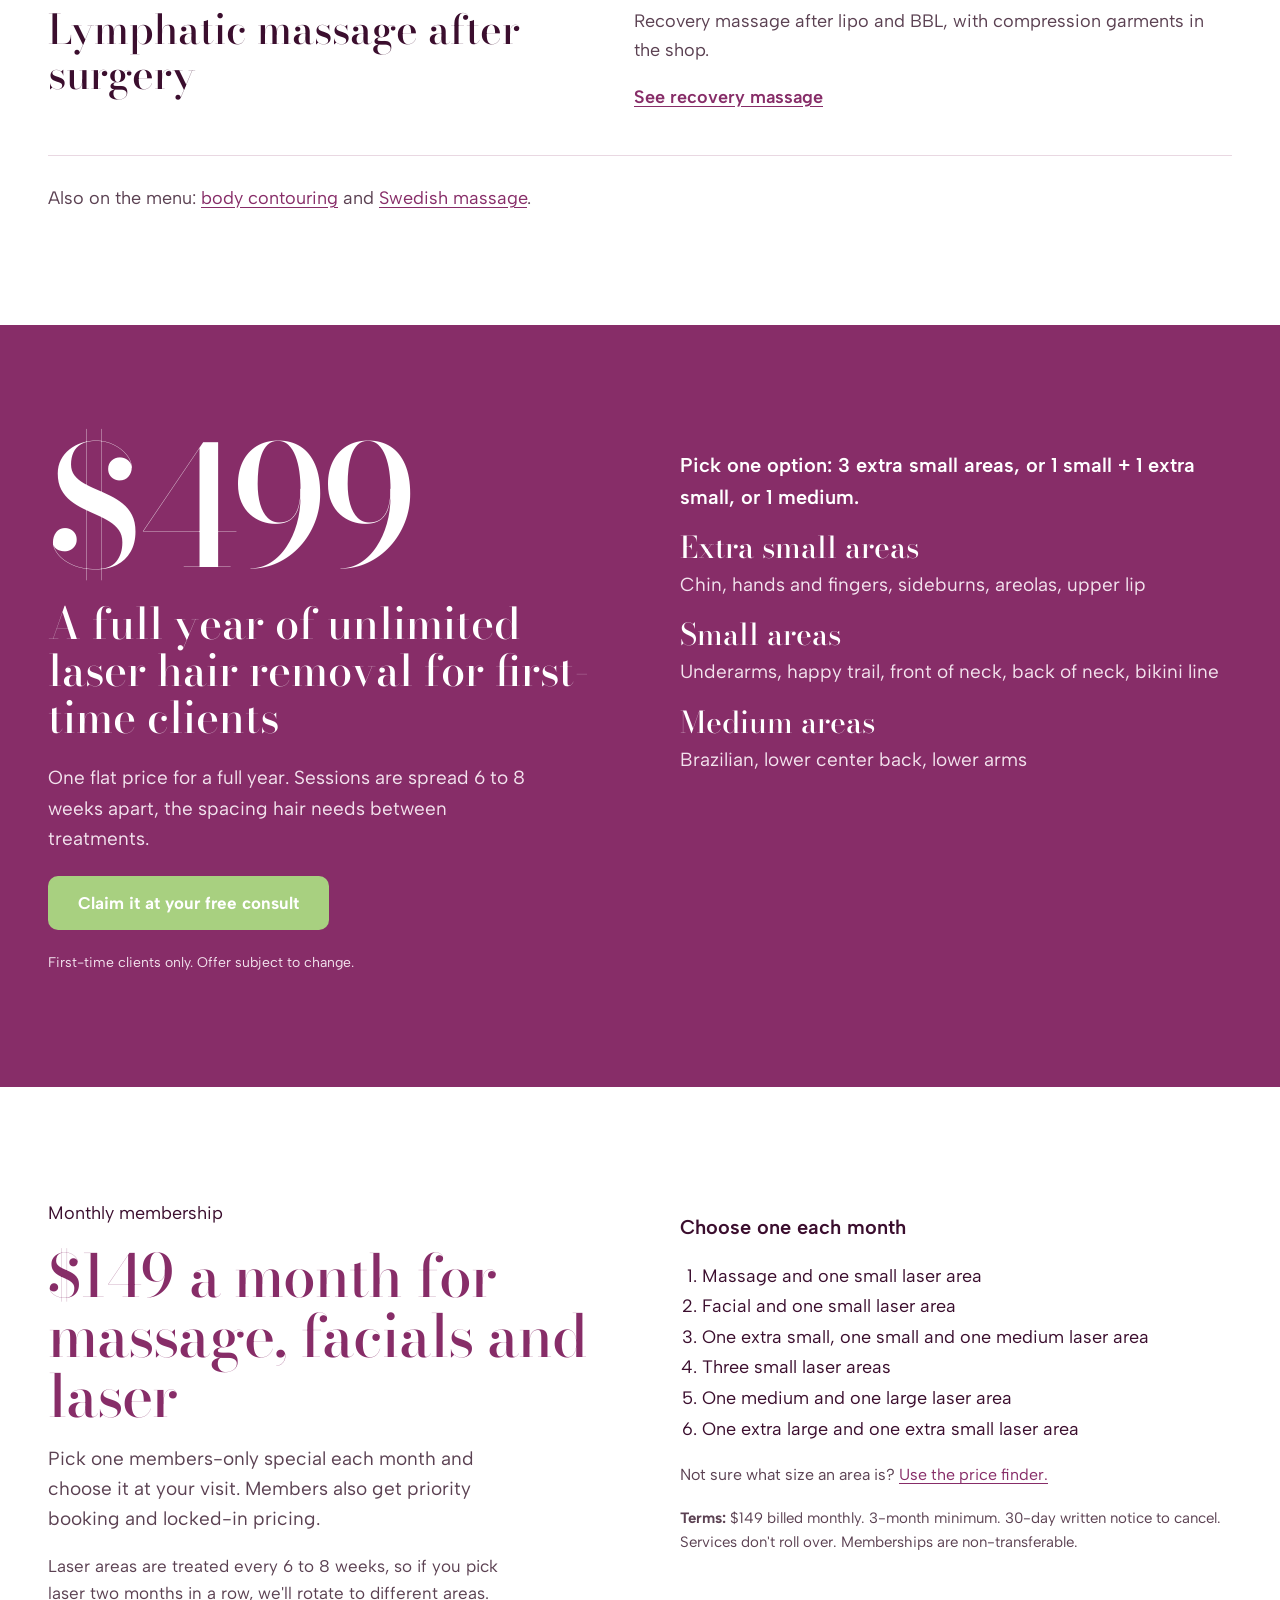
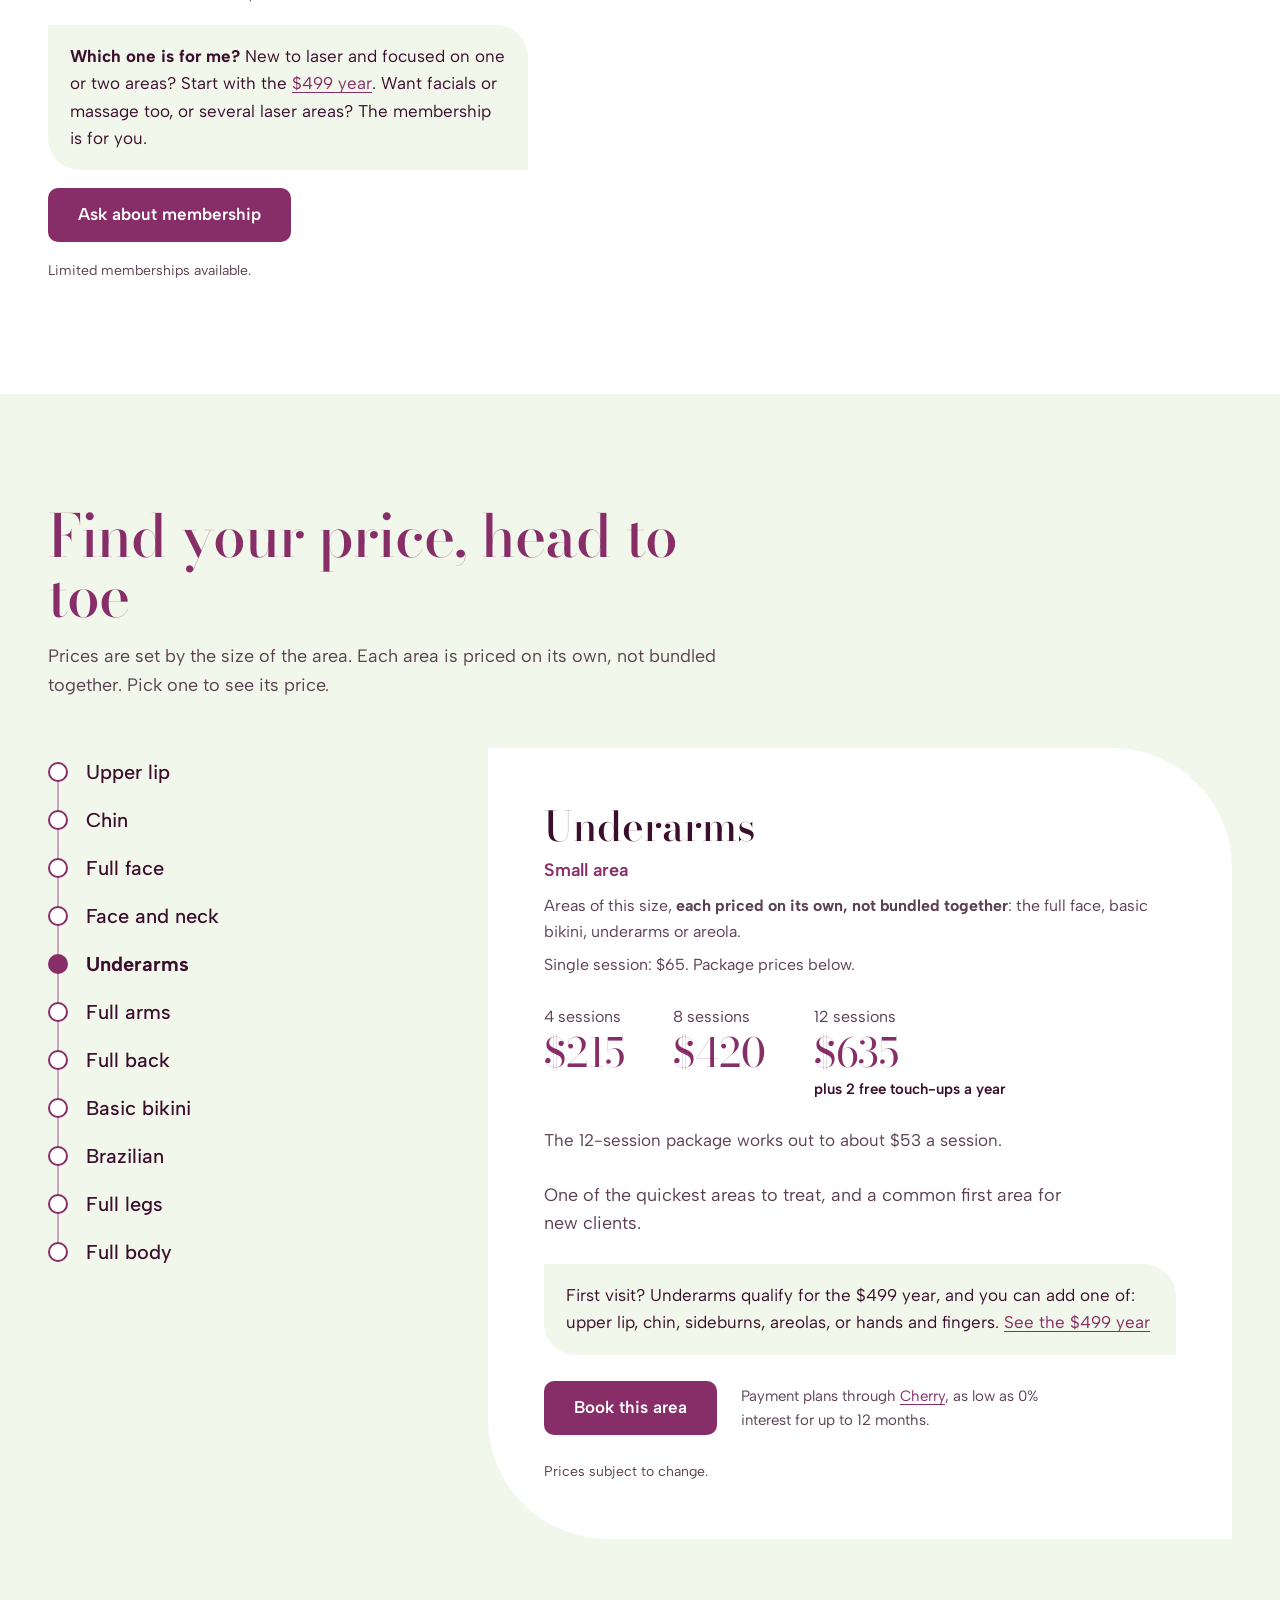
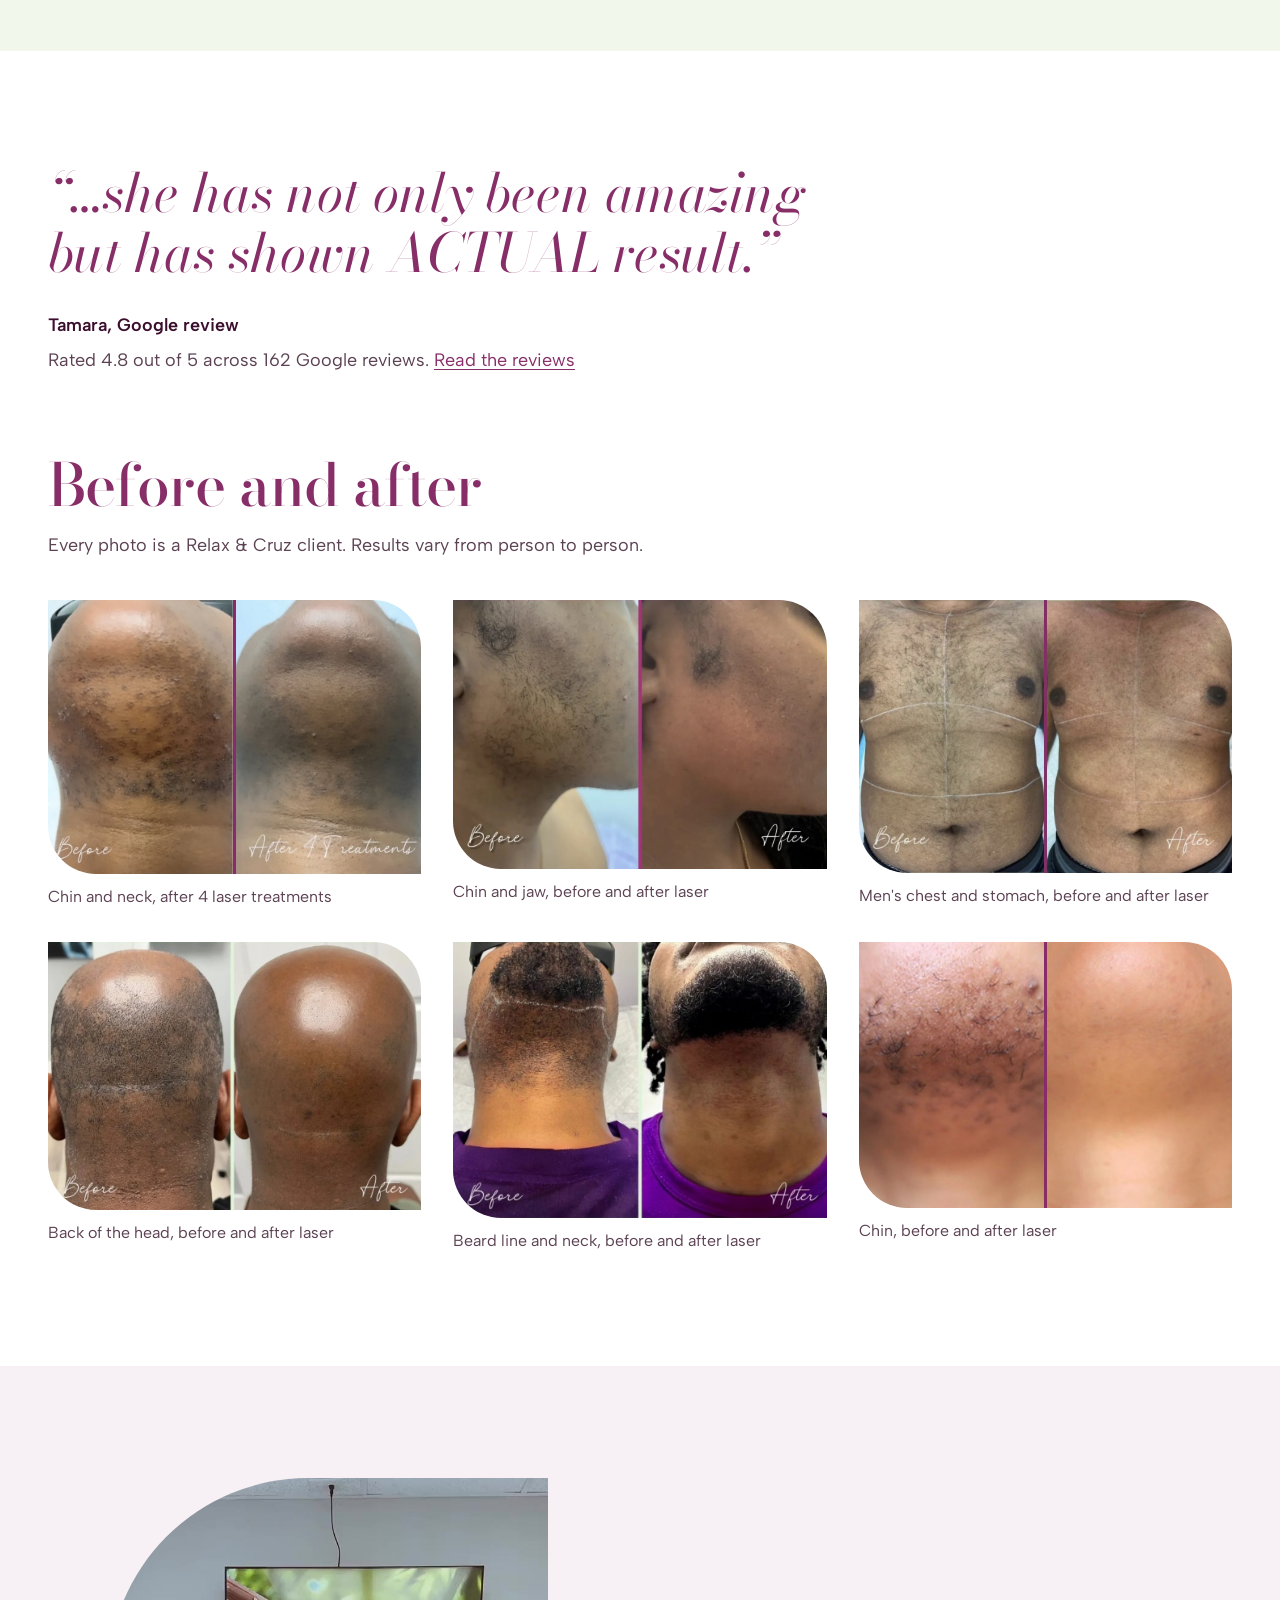
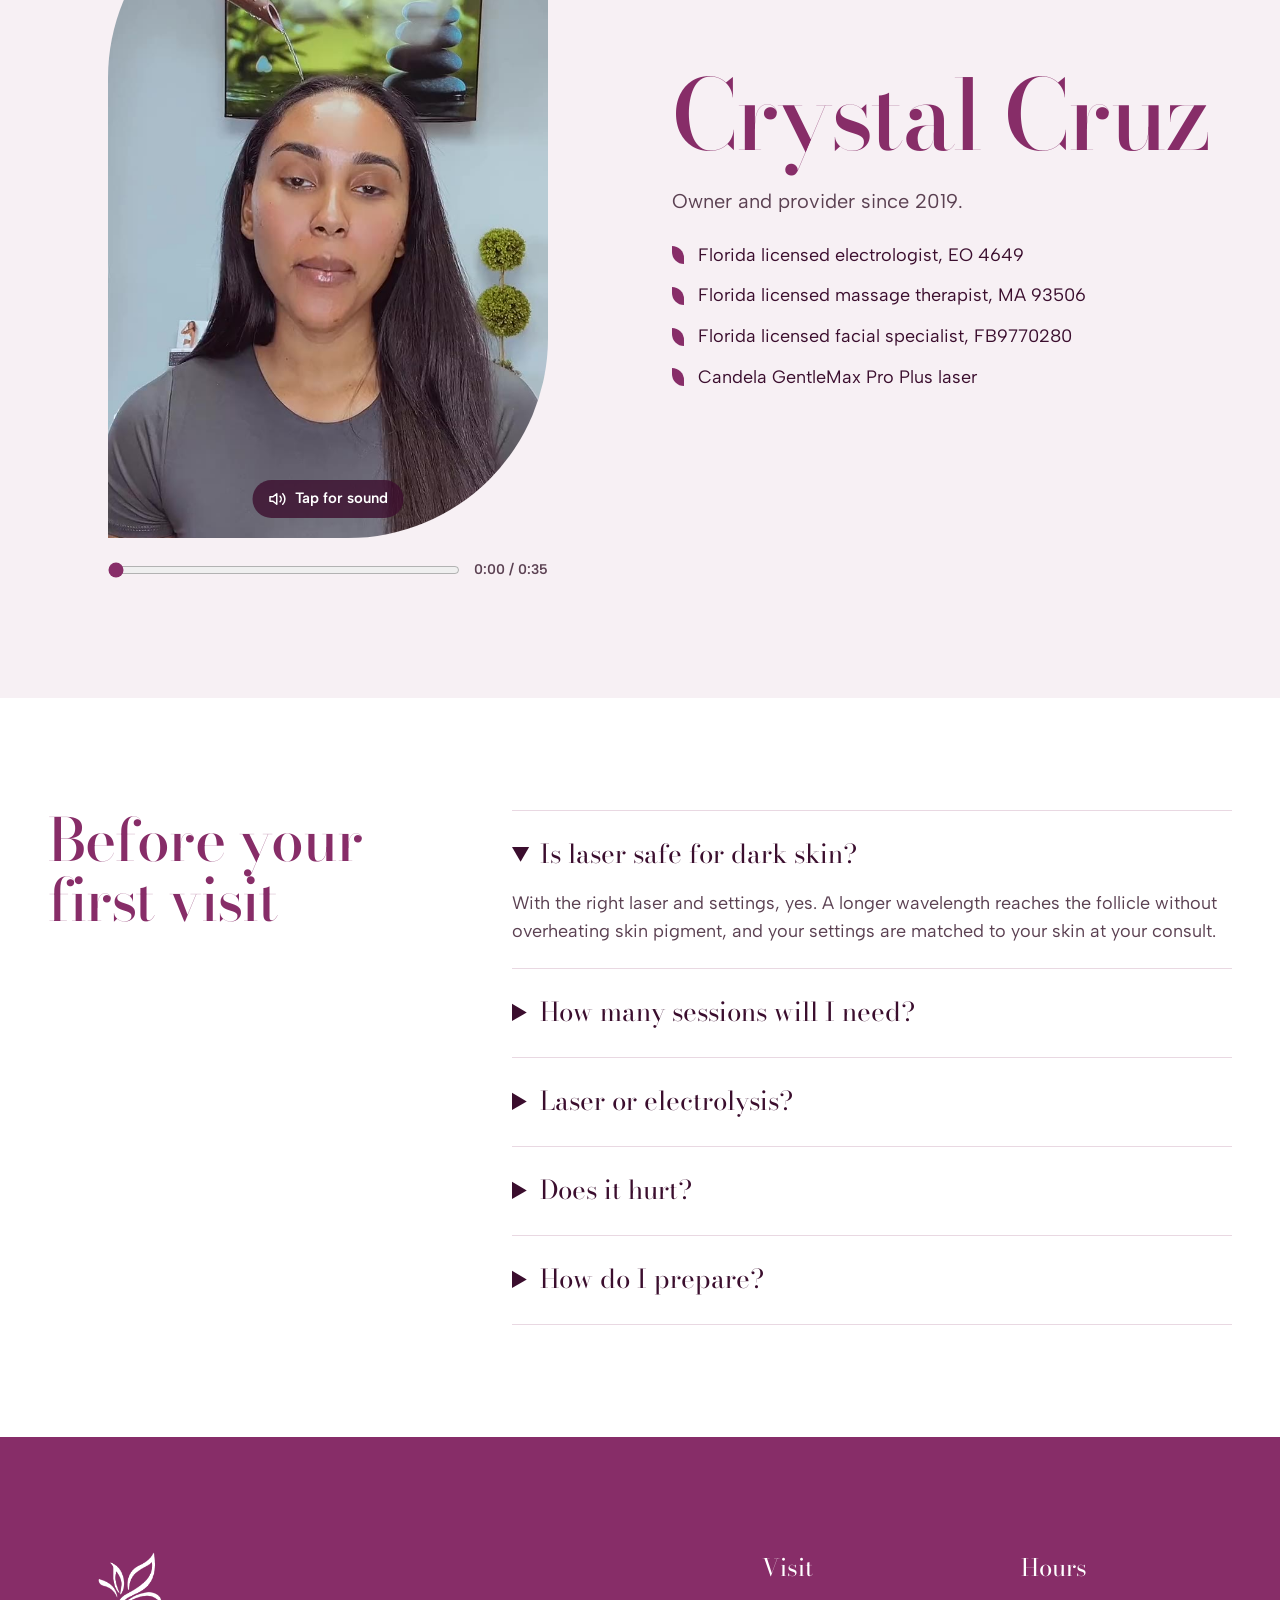
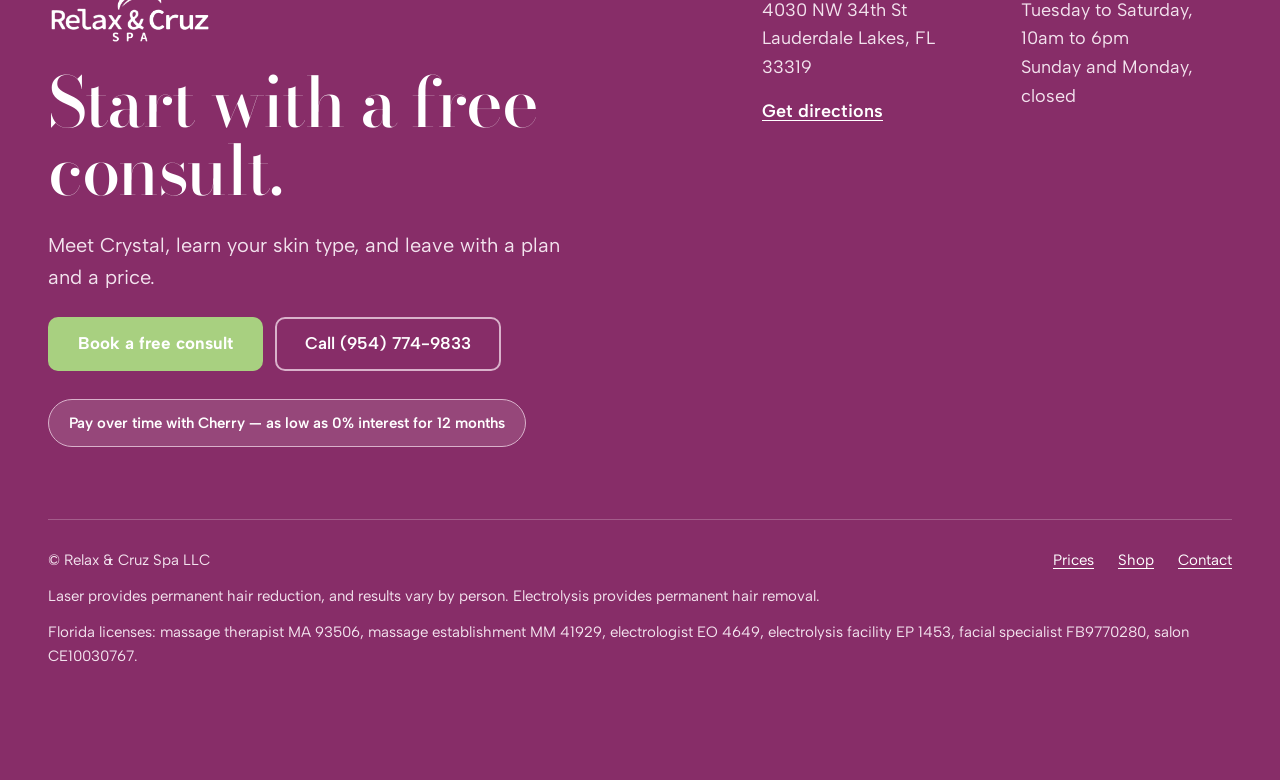
==== commit 6e577763: "Hide the bio and body-contouring photo placeholders before going live The homepage bio paragraph and" ====
--- a/index.html
+++ b/index.html
@@ -262,7 +262,7 @@
     <div class="finder">
       <ul class="finder-list" id="area-list" aria-label="Body areas">
         <!-- Filled by js/main.js. Buttons below are the no-script fallback. -->
-        <li><button class="area-btn" type="button" data-area="3" aria-pressed="true">Underarms</button></li>
+        <li><button class="area-btn" type="button" data-area="4" aria-pressed="true">Underarms</button></li>
       </ul>
       <div class="finder-panel leaf-md" id="finder-panel" aria-live="polite">
         <div class="stack-sm" style="gap:8px">
@@ -349,8 +349,6 @@
     <div class="stack" style="gap:24px">
       <h2 class="about-name">Crystal Cruz</h2>
       <p class="muted" style="font-size:20px">Owner and provider since 2019.</p>
-      <!-- TODO before launch: Crystal's bio in her own words -->
-      <p style="font-size:19px; max-width:540px">[In Crystal’s own words: why she opened the spa, who she loves treating, and what a first visit feels like.]</p>
       <ul class="creds">
         <li>Florida licensed electrologist, EO 4649</li>
         <li>Florida licensed massage therapist, MA 93506</li>
